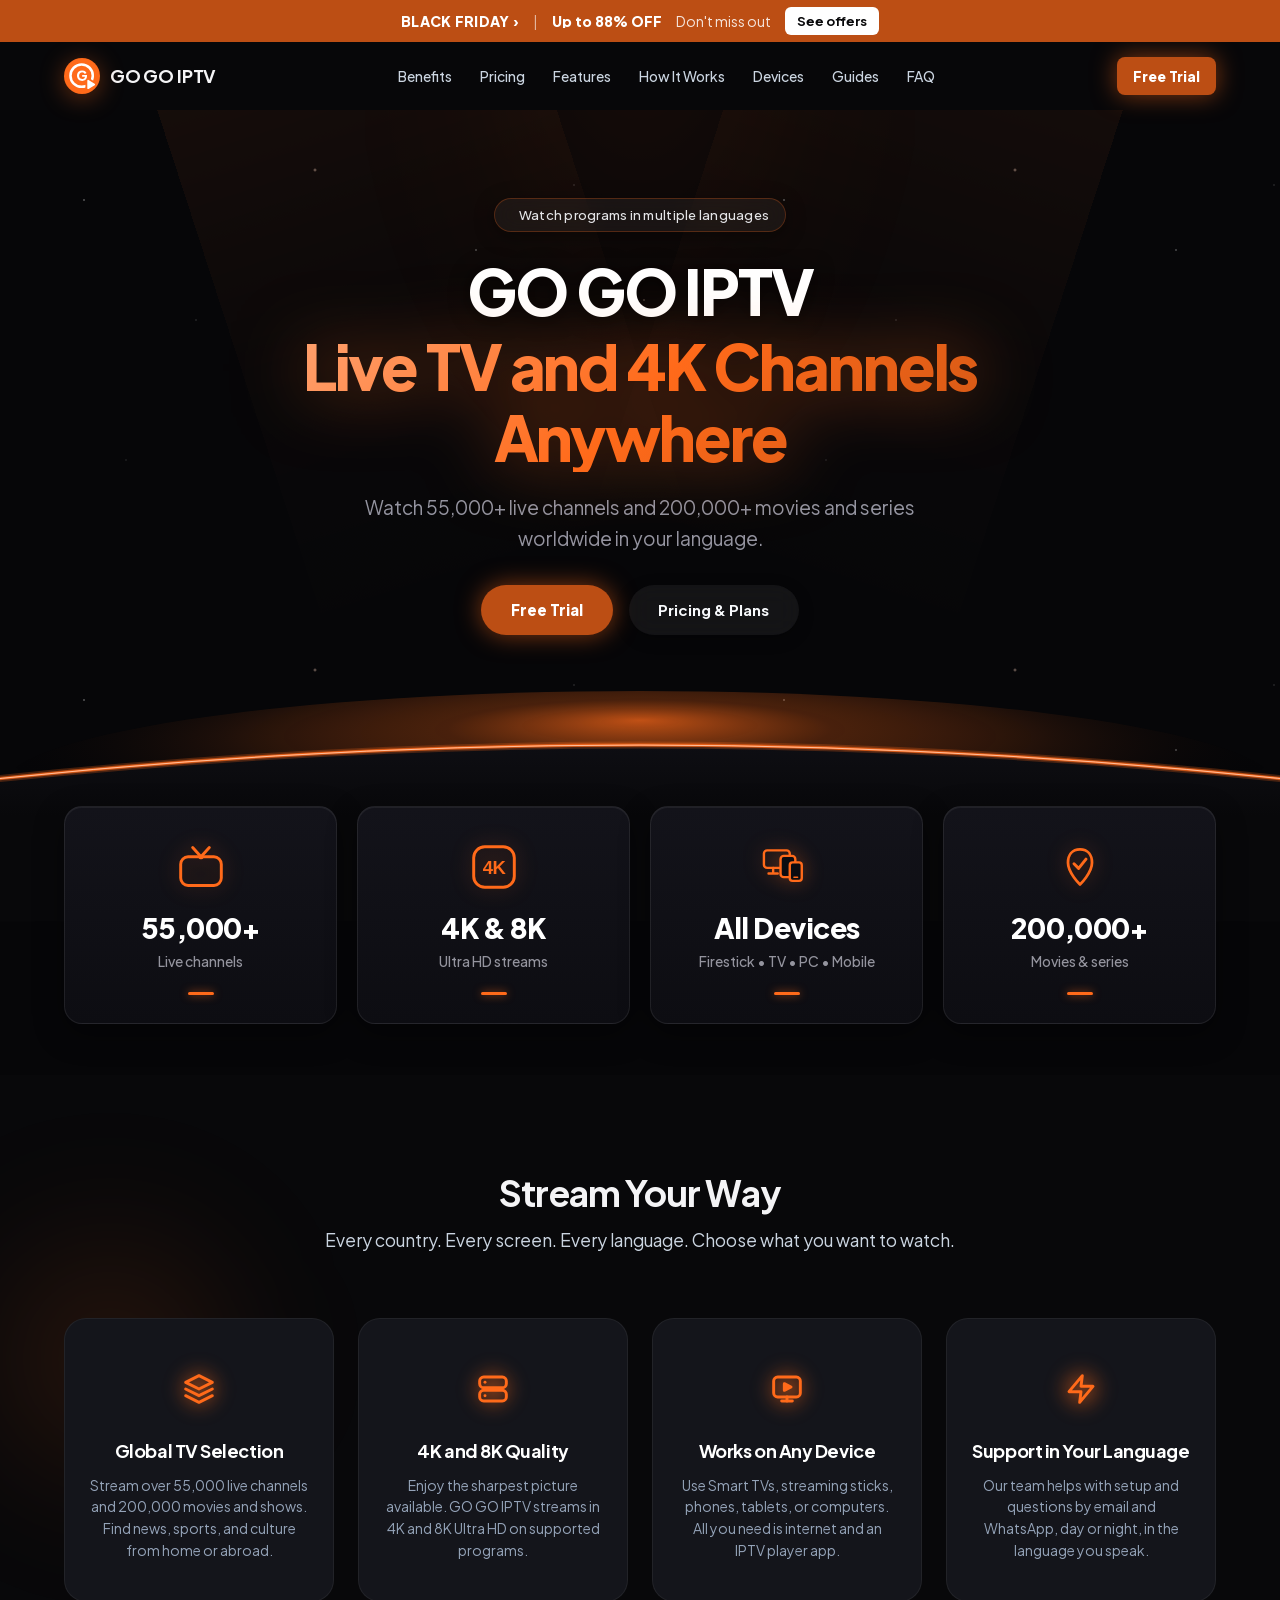
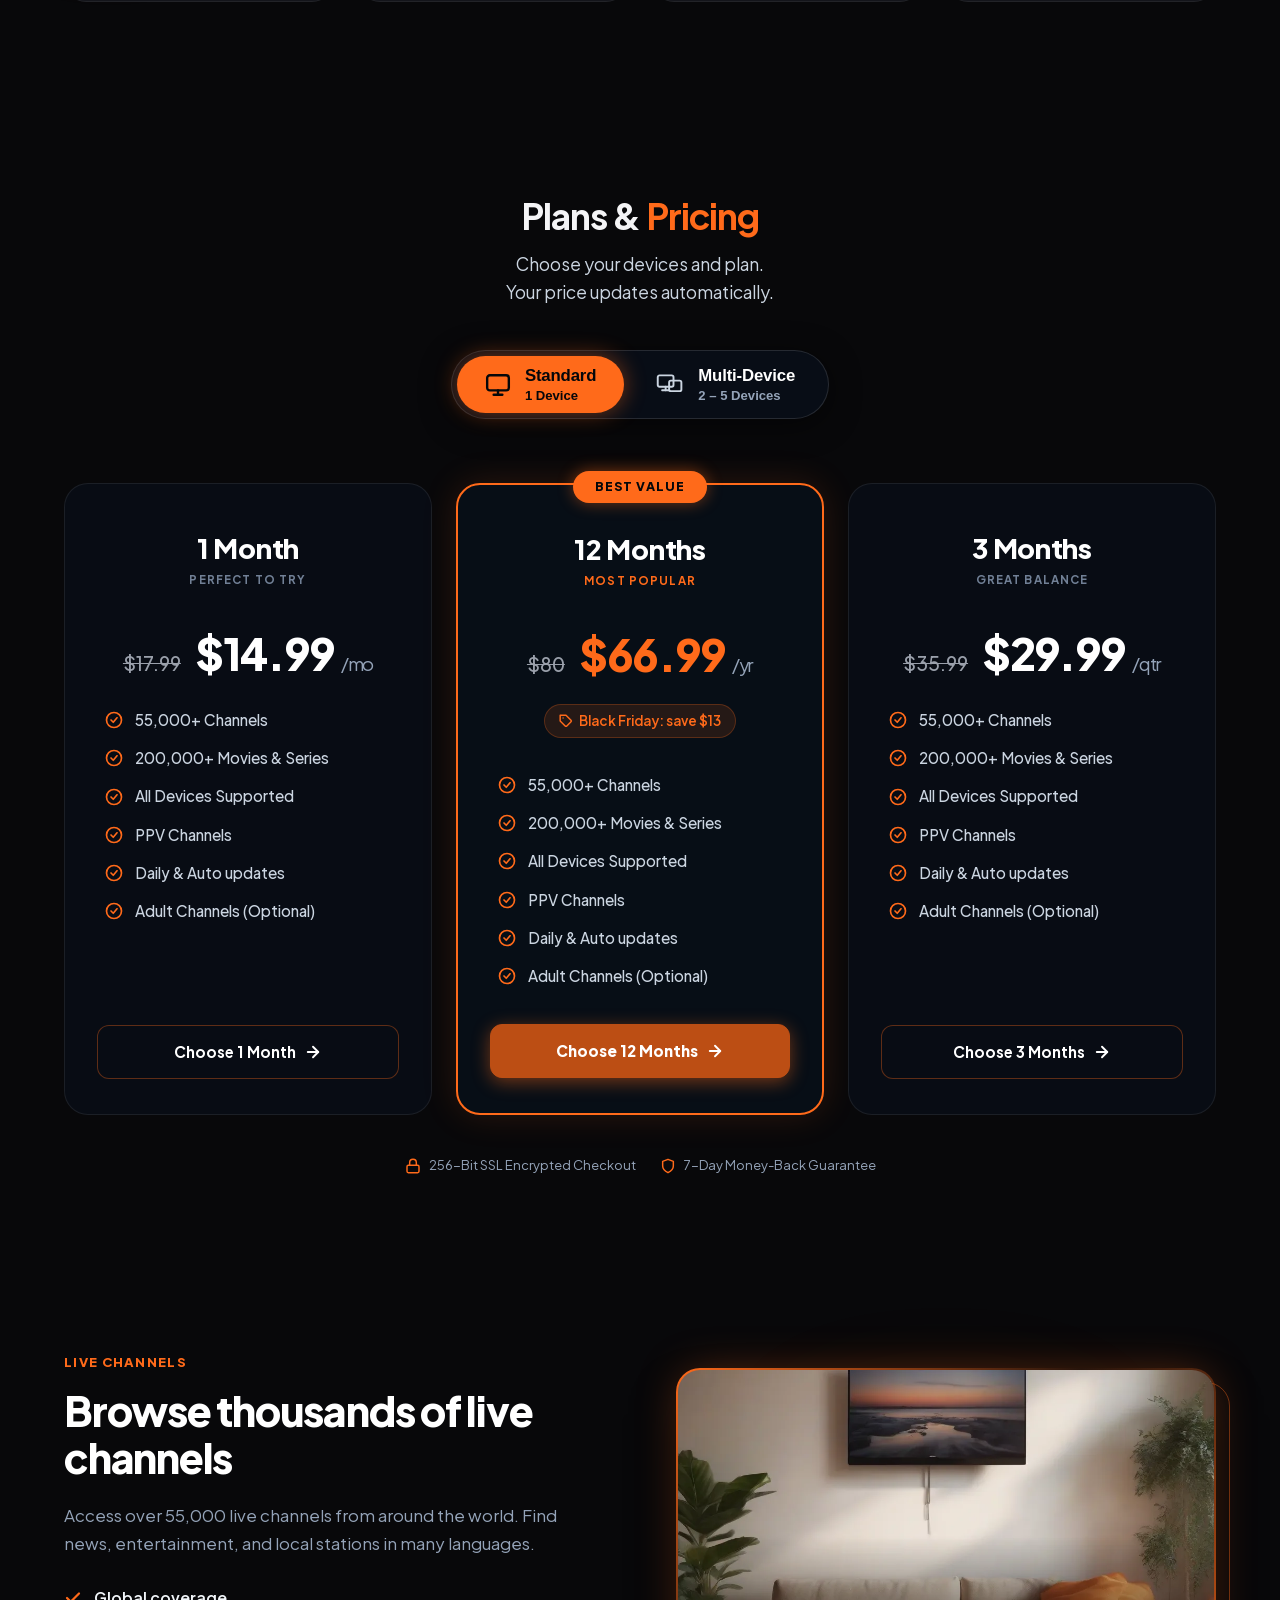
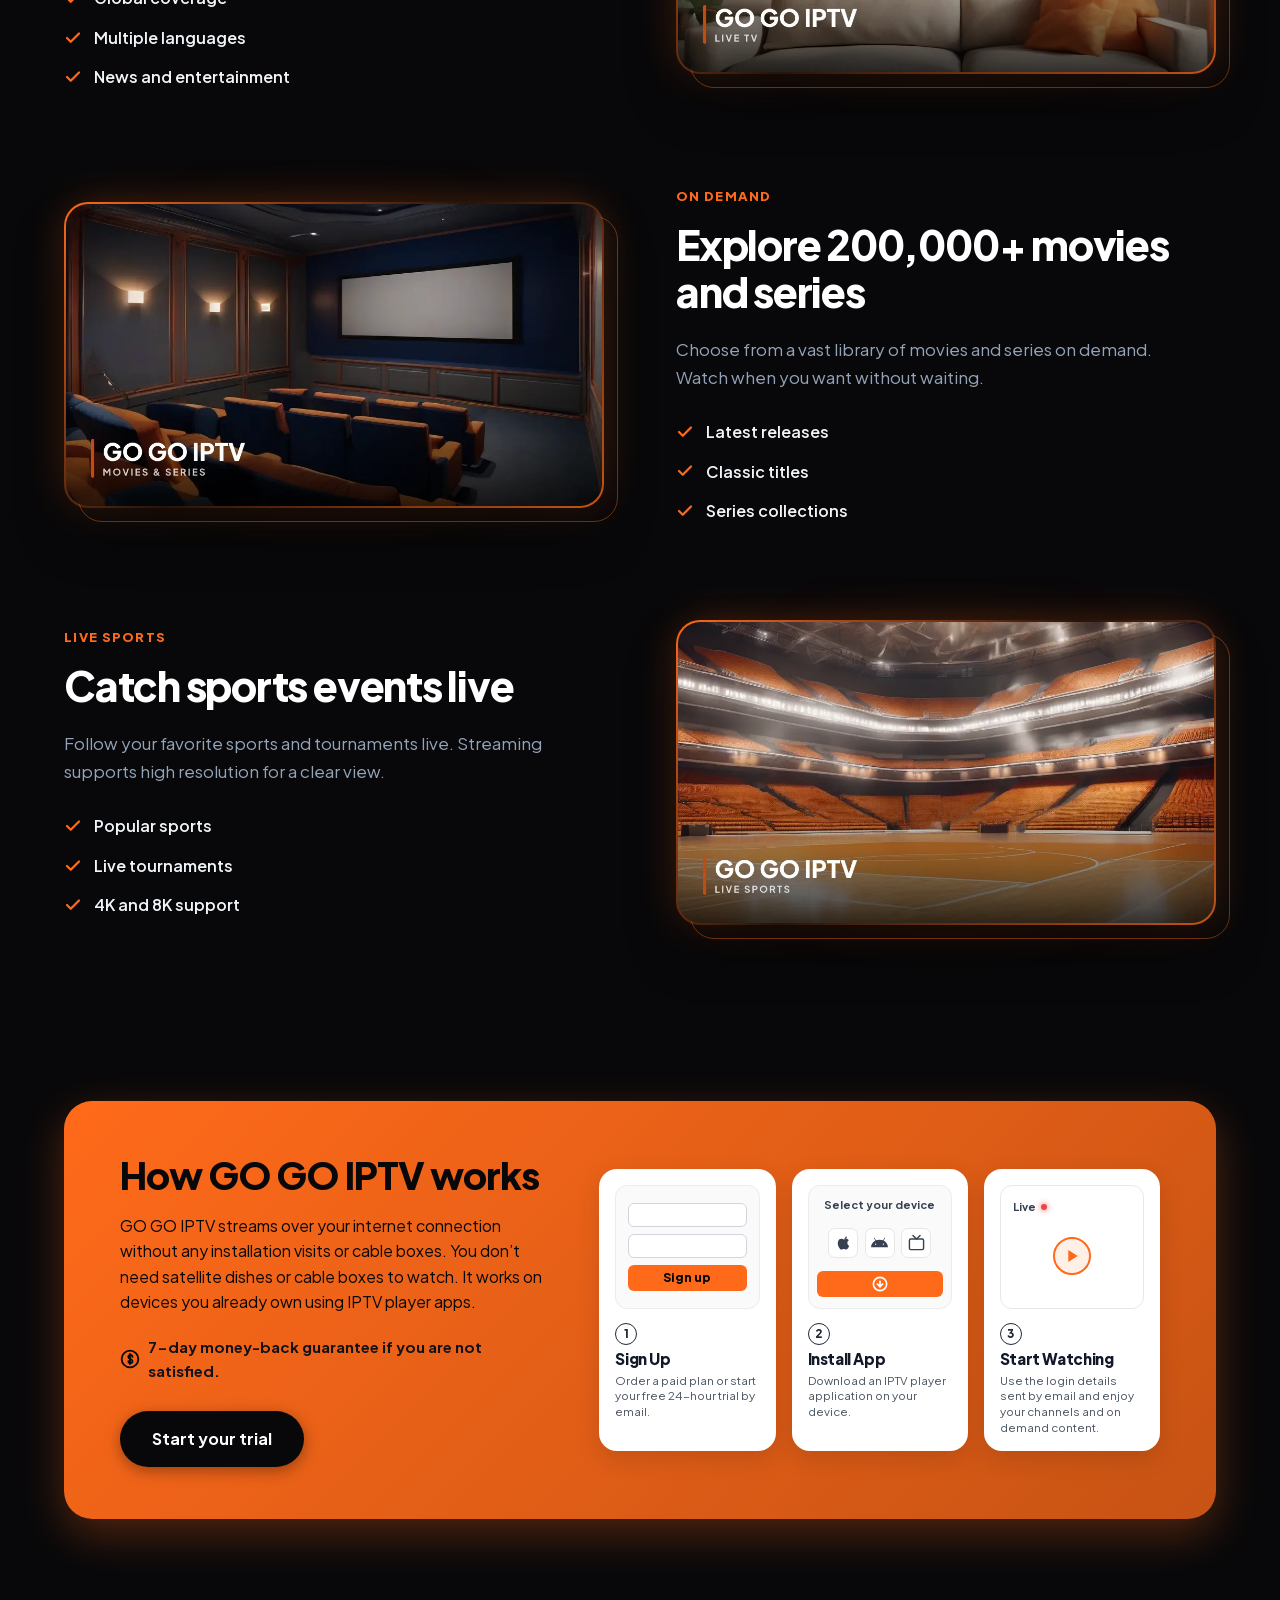
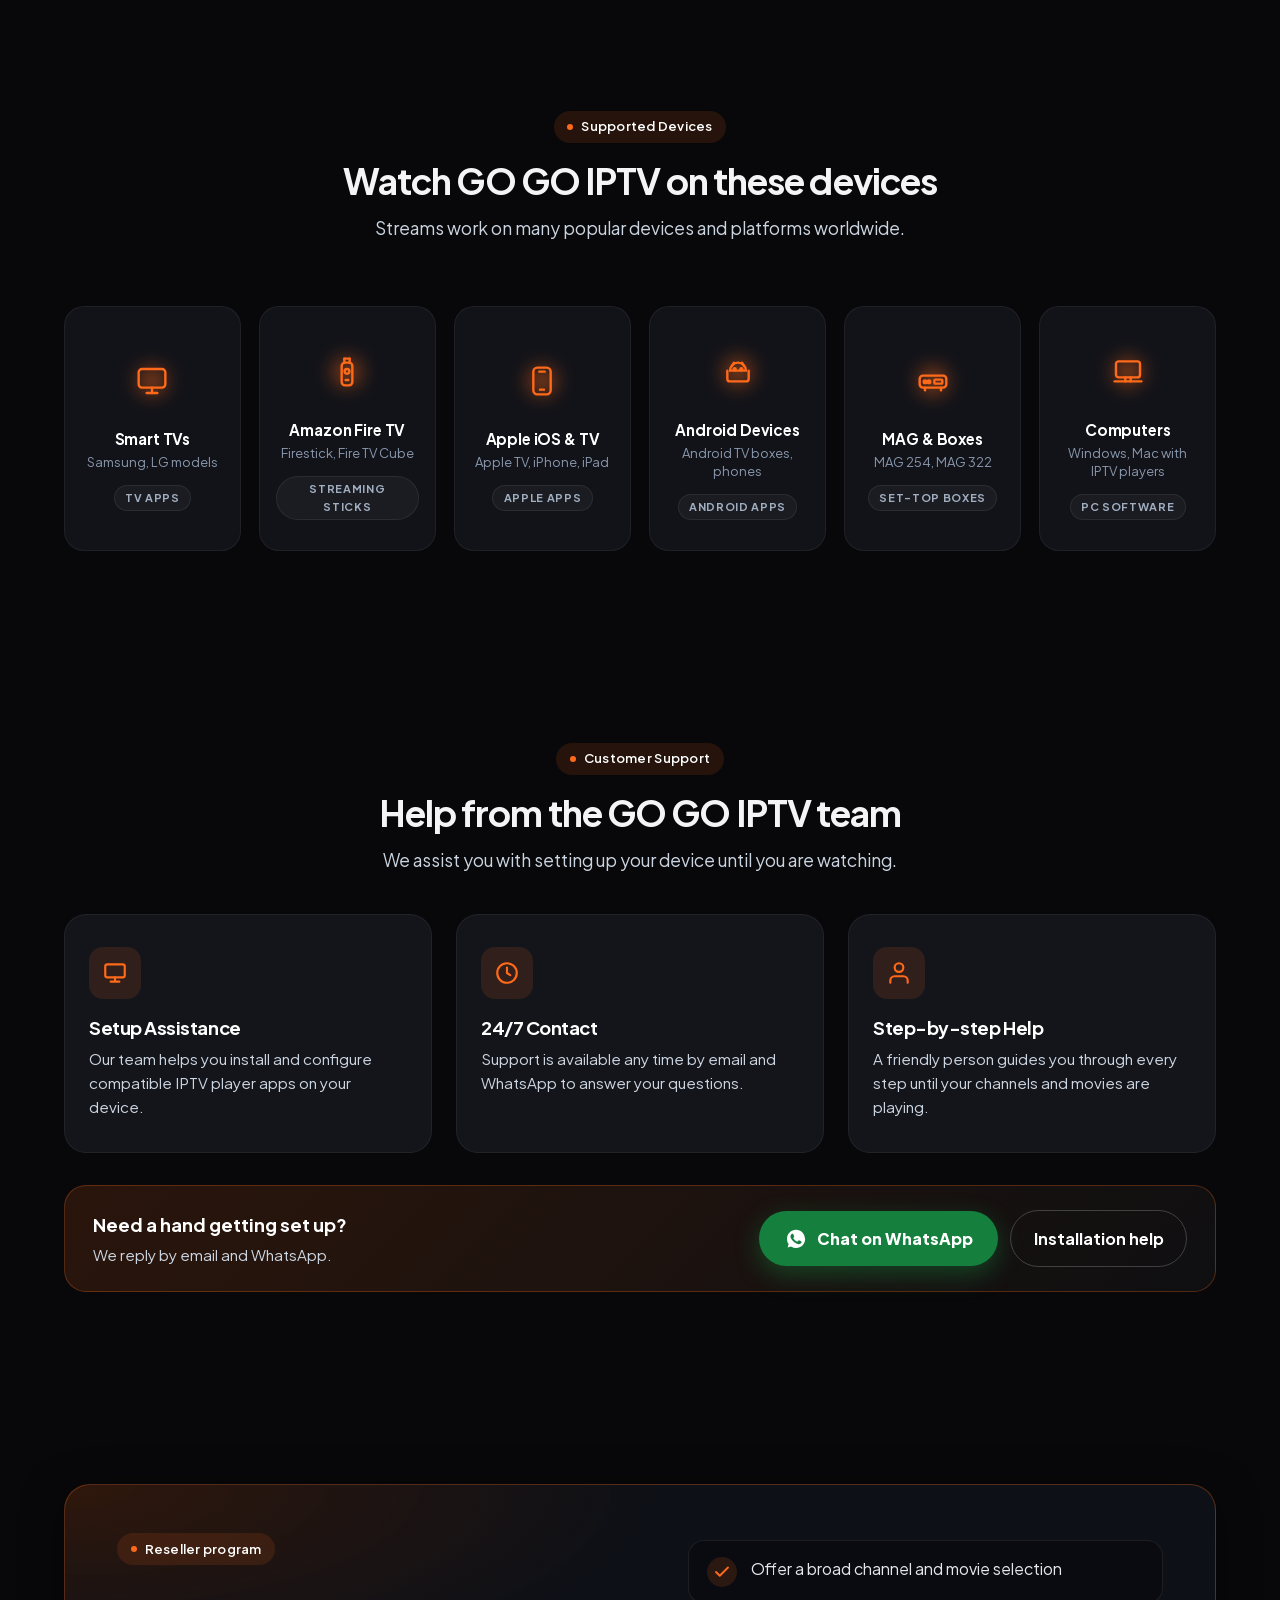
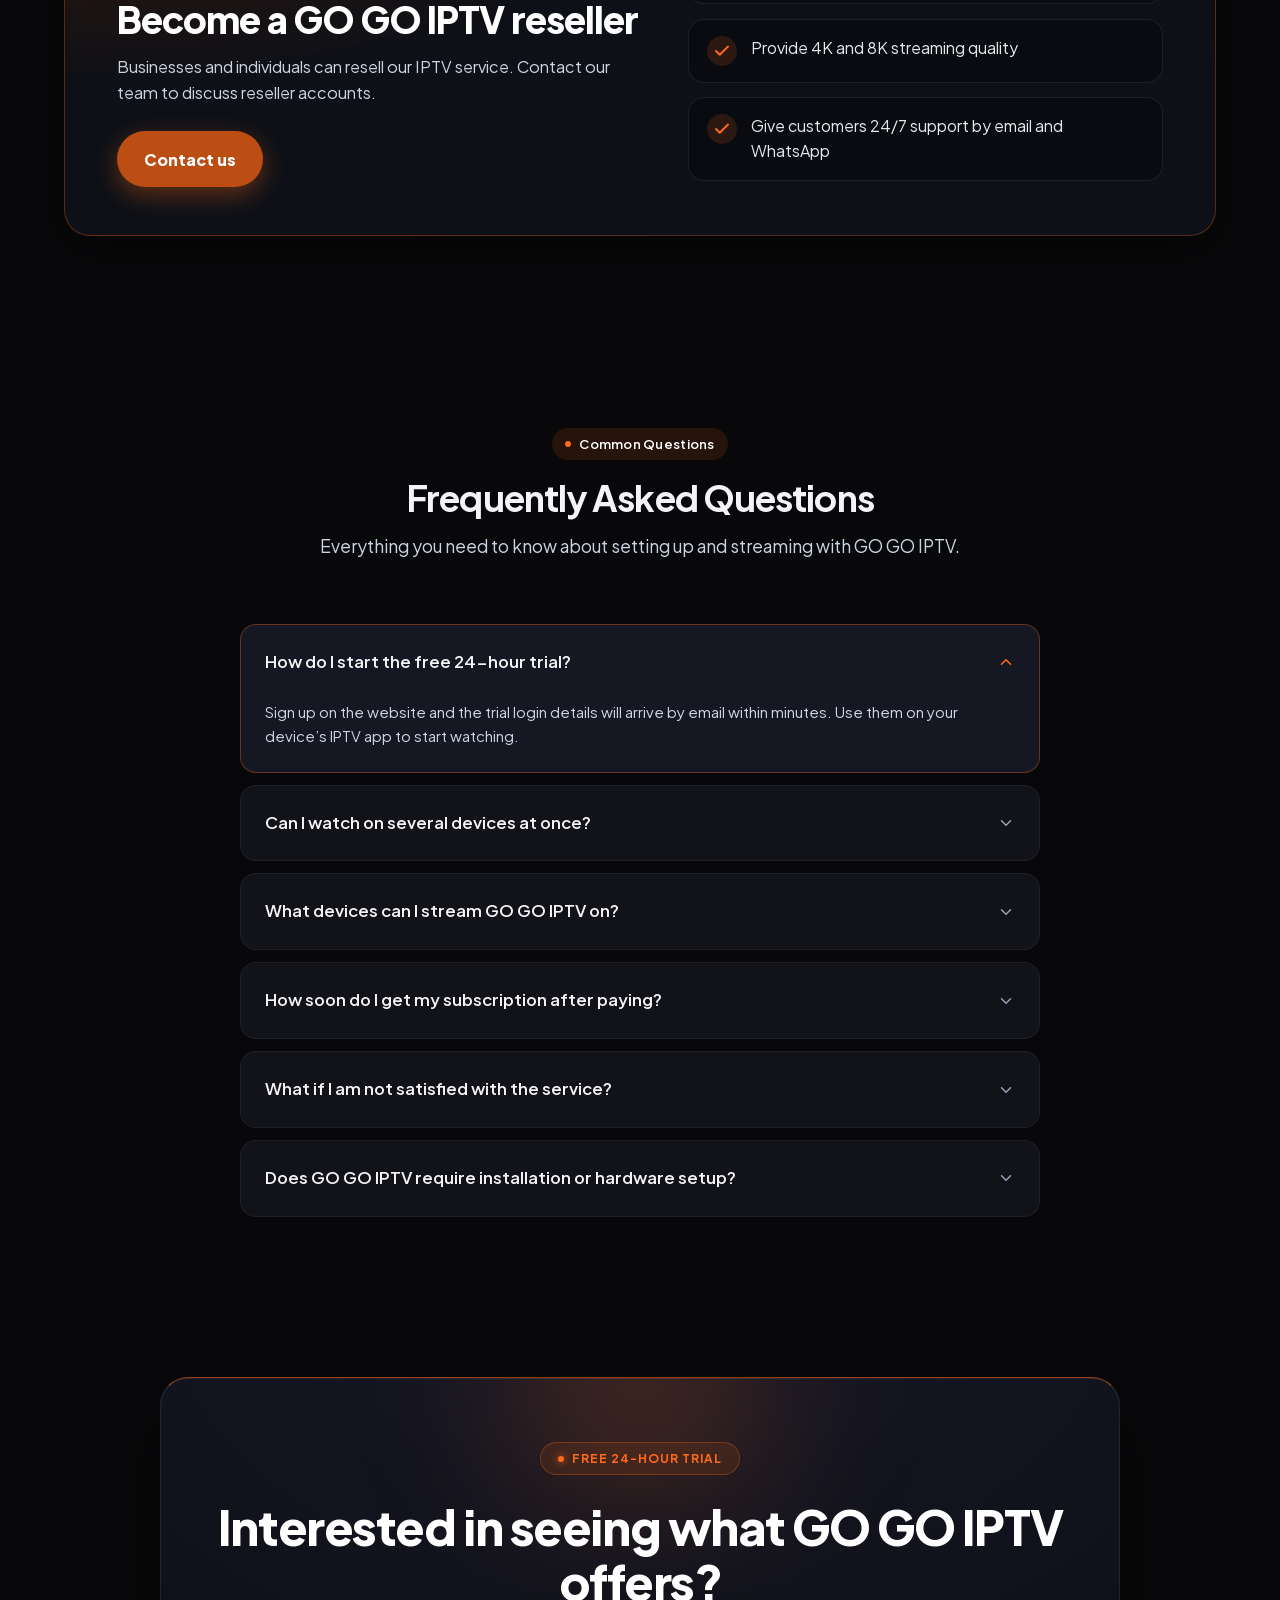
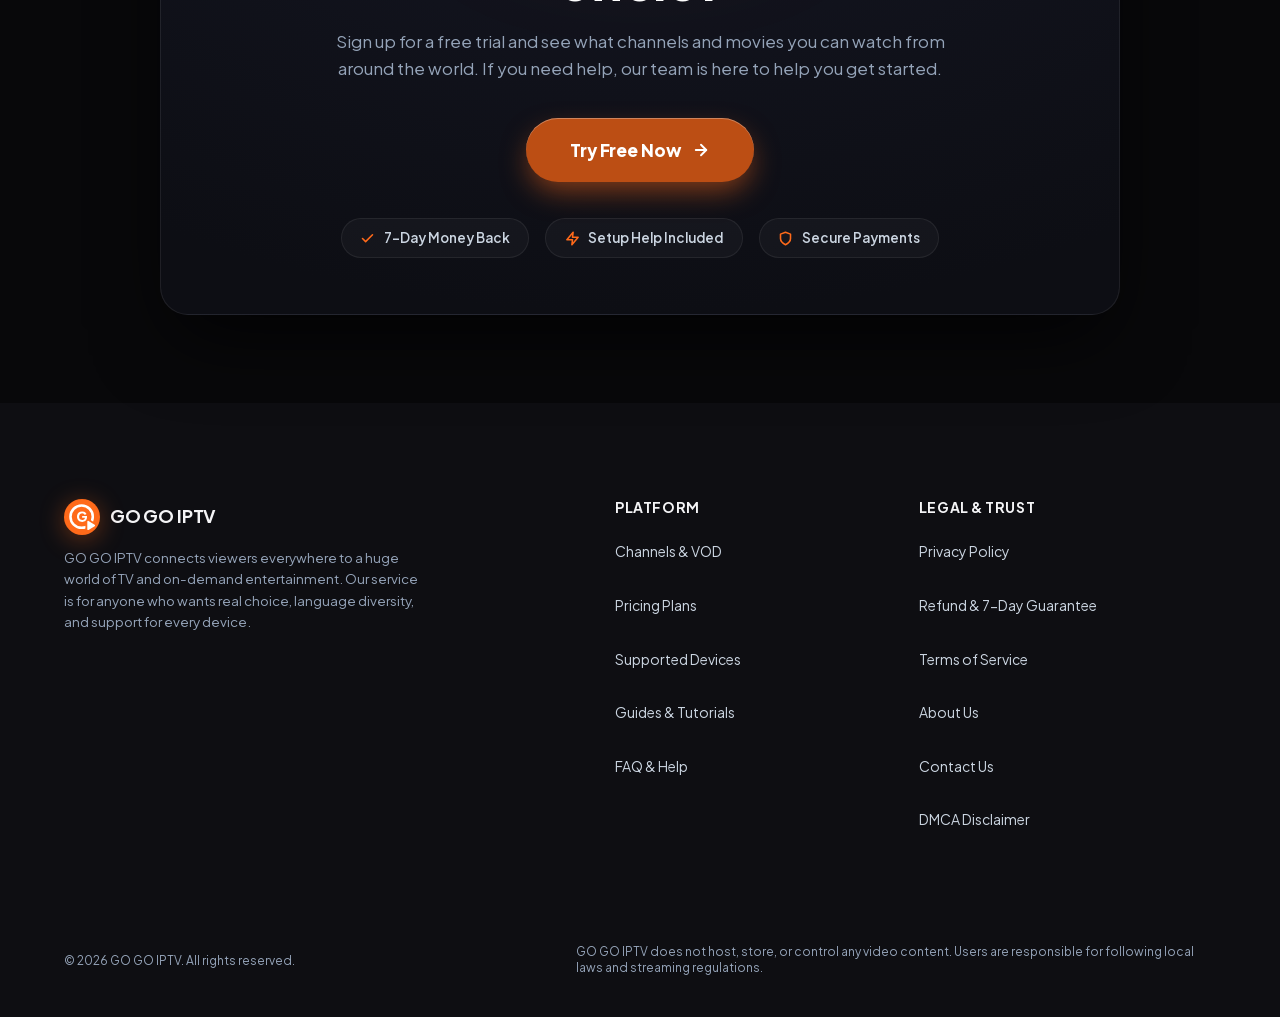
==== index.html @ 1a022a8a "Deploy IPTV site via TVKIX Site Manager [2026-11-10T13:35:42.887Z]" ====
<!DOCTYPE html>
<html lang="en" style="background-color:#08080a;color:#f4f4f6;">
<head>
  <meta charset="UTF-8">
  <meta name="viewport" content="width=device-width, initial-scale=1.0">
  
  <!-- Primary SEO Meta Tags -->
  <title>GO GO IPTV | 55,000+ Channels, Multilingual, 4K &amp; 8K Streams</title>
  <meta name="description" content="Watch 55,000+ channels and 200,000+ movies worldwide in 4K/8K. Free 24-hour trial and support in every language. Explore your options today.">
  <meta name="robots" content="index, follow, max-snippet:-1, max-image-preview:large, max-video-preview:-1">
  <meta name="format-detection" content="telephone=no">
  <link rel="canonical" href="https://iptvgogo.org/">
  <link rel="preload" href="/assets/fonts/plus-jakarta-sans.woff2" as="font" type="font/woff2" crossorigin>
  <meta name="theme-color" content="#08080a">

  <!-- Site favicon: real image files, which Google Search reads -->
  <link rel="icon" href="favicon.ico" sizes="any">
  <link rel="icon" type="image/png" sizes="48x48" href="/assets/favicon-48x48.png">
  <link rel="icon" type="image/svg+xml" href="/assets/favicon.svg">
  <link rel="apple-touch-icon" sizes="180x180" href="/assets/apple-touch-icon.png">
  <link rel="manifest" href="site.webmanifest">

  <!-- Open Graph / Facebook -->
  <meta property="og:type" content="website">
  <meta property="og:url" content="https://iptvgogo.org/">
  <meta property="og:title" content="GO GO IPTV | 55,000+ Channels, Multilingual, 4K & 8K Streams">
  <meta property="og:description" content="Watch 55,000+ channels and 200,000+ movies worldwide in 4K/8K. Free 24-hour trial and support in every language. Explore your options today.">
  <meta property="og:site_name" content="GO GO IPTV">
  <meta property="og:image" content="https://iptvgogo.org/images/share-go-go-iptv-live-tv-1794317675023.jpg">
  <meta property="og:image:width" content="1200">
  <meta property="og:image:height" content="630">
  <meta property="og:image:alt" content="GO GO IPTV Ultra-Stable 4K IPTV Streaming Service">

  <!-- Twitter / X -->
  <meta name="twitter:card" content="summary_large_image">
  <meta name="twitter:title" content="GO GO IPTV | 55,000+ Channels, Multilingual, 4K & 8K Streams">
  <meta name="twitter:description" content="Watch 55,000+ channels and 200,000+ movies worldwide in 4K/8K. Free 24-hour trial and support in every language. Explore your options today.">
  <meta name="twitter:image" content="https://iptvgogo.org/images/share-go-go-iptv-live-tv-1794317675023.jpg">

  <!-- Self-Hosted Critical Variable Font loaded via @font-face with font-display: swap -->

  <!-- Main Stylesheet -->
  <style>
@font-face{font-family:"Plus Jakarta Sans";font-style:normal;font-weight:400 800;font-display:swap;src:url("/assets/fonts/plus-jakarta-sans.woff2") format("woff2");unicode-range:U+0000-00FF,U+0131,U+0152-0153,U+02BB-02BC,U+02C6,U+02DA,U+02DC,U+0304,U+0308,U+0329,U+2000-206F,U+20AC,U+2122,U+2191,U+2193,U+2212,U+2215,U+FEFF,U+FFFD}:root{--bg-page:#08080a;--bg-surface:#0e0e12;--bg-card:#131318;--bg-card-hover:#181820;--bg-subtle:#1c1c24;--border-subtle:transparent;--border-medium:transparent;--border-accent:transparent;--border-highlight:transparent;--accent:#c75314;--accent-hover:#c75314;--accent-light:rgba(199, 83, 20,0.12);--accent-text:#ffd5bf;--status-green:#22c55e;--status-green-bg:rgba(34,197,94,0.12);--text-primary:#f4f4f6;--text-secondary:#cbd5e1;--text-muted:#94a3b8;--text-inverse:#08080a;--font-family:"Plus Jakarta Sans",-apple-system,BlinkMacSystemFont,"Segoe UI",Roboto,Oxygen,Ubuntu,Cantarell,"Helvetica Neue",sans-serif;--line-height-base:1.6;--line-height-heading:1.2;--space-xs:0.5rem;--space-sm:0.75rem;--space-md:1rem;--space-lg:1.5rem;--space-xl:2.5rem;--space-2xl:4rem;--space-3xl:6rem;--max-width:1200px;--radius-sm:4px;--radius-md:8px;--radius-lg:12px;--radius-full:9999px;--transition-fast:0.15s ease;--transition-normal:0.25s ease}*,*::before,*::after{box-sizing:border-box;margin:0;padding:0}html{font-family:var(--font-family);font-size:16px;line-height:var(--line-height-base);color:var(--text-secondary);background-color:var(--bg-page);scroll-behavior:smooth;-webkit-text-size-adjust:100%;text-rendering:optimizeLegibility}body{min-height:100vh;display:flex;flex-direction:column;background-color:var(--bg-page);color:var(--text-secondary);overflow-x:hidden}h1,h2,h3,h4,h5,h6{color:var(--text-primary);font-weight:700;line-height:var(--line-height-heading);letter-spacing:-0.025em}h1{font-size:clamp(2rem,5vw,3.25rem);font-weight:800;margin-bottom:var(--space-md)}h2{font-size:clamp(1.75rem,3.5vw,2.25rem);margin-bottom:var(--space-sm)}h3{font-size:1.25rem;margin-bottom:var(--space-xs)}p{margin-bottom:var(--space-md)}p:last-child{margin-bottom:0}a{color:inherit;text-decoration:none;transition:color var(--transition-fast)}a:hover{color:var(--text-primary)}ul,ol{list-style:none}:focus-visible{outline:2px solid var(--accent);outline-offset:3px}.container{width:100%;max-width:var(--max-width);margin-inline:auto;padding-inline:var(--space-md)}@media (min-width:768px){.container{padding-inline:var(--space-lg)}}.section{padding-block:var(--space-2xl);border-bottom:none;scroll-margin-top:90px}@media (min-width:768px){.section{padding-block:var(--space-3xl)}}.section-header{text-align:center;max-width:680px;margin-inline:auto;margin-bottom:var(--space-2xl)}.section-header p{color:var(--text-secondary);font-size:1.1rem}.pill-badge{display:inline-flex;align-items:center;gap:0.5rem;padding:0.35rem 0.85rem;font-size:0.8125rem;font-weight:600;letter-spacing:0.02em;color:var(--accent-text);background-color:var(--accent-light);border:none;border-radius:var(--radius-full);margin-bottom:var(--space-md)}.pill-badge .dot{width:6px;height:6px;border-radius:50%;background-color:var(--accent)}.status-pill{display:inline-flex;align-items:center;gap:0.375rem;font-size:0.75rem;font-weight:500;color:#86efac;background-color:var(--status-green-bg);padding:0.25rem 0.625rem;border-radius:var(--radius-full);border:none}.status-pill .indicator{width:6px;height:6px;border-radius:50%;background-color:var(--status-green)}@media (max-width:640px){.header-actions .status-pill{display:none}}.btn{display:inline-flex;align-items:center;justify-content:center;gap:0.5rem;padding:0.75rem 1.5rem;font-size:0.9375rem;font-weight:600;border-radius:var(--radius-md);border:none;cursor:pointer;white-space:nowrap;transition:background-color var(--transition-fast),transform var(--transition-fast);text-decoration:none}.btn:active{transform:translateY(1px)}.btn-primary{background:linear-gradient(135deg,#c75314 0%,#c75314 100%);color:#ffffff !important;font-weight:700;border:none}.btn-primary:hover{background-color:var(--accent-hover);color:#ffffff}.btn-secondary{background-color:var(--bg-card);color:var(--text-primary);border:none}.btn-secondary:hover{background-color:var(--bg-subtle);color:#ffffff}.btn-block{width:100%}.btn-sm{padding:0.5rem 1rem;font-size:0.875rem}.btn-group{display:flex;flex-direction:column;gap:0.75rem;width:100%}@media (min-width:480px){.btn-group{flex-direction:row;justify-content:center;width:auto}}.site-header{position:sticky;top:0;z-index:100;background-color:rgba(8,8,10,0.95);border-bottom:none;backdrop-filter:blur(8px);-webkit-backdrop-filter:blur(8px)}.header-container{display:flex;align-items:center;justify-content:space-between;height:68px}.brand-logo{display:flex;align-items:center;gap:0.625rem;font-size:1.125rem;font-weight:700;color:var(--text-primary);letter-spacing:-0.01em}.logo-icon{display:inline-flex;align-items:center;justify-content:center;width:32px;height:32px;background-color:var(--accent);color:#ffffff;border-radius:var(--radius-sm);font-weight:900;font-size:1rem}.brand-accent{color:var(--accent-ink, var(--accent))}.nav-menu{display:none}@media (min-width:900px){.nav-menu{display:flex;align-items:center;gap:1.75rem}}.nav-link{font-size:0.875rem;font-weight:500;color:var(--text-secondary)}.nav-link:hover{color:var(--text-primary)}.header-actions{display:flex;align-items:center;gap:0.875rem}.menu-toggle{display:flex;flex-direction:column;justify-content:center;gap:5px;width:38px;height:38px;padding:8px;background-color:var(--bg-card);border:none;border-radius:var(--radius-sm);cursor:pointer;color:var(--text-primary)}@media (min-width:900px){.menu-toggle{display:none}}.menu-bar{display:block;width:100%;height:2px;background-color:var(--text-primary);transition:transform var(--transition-fast),opacity var(--transition-fast)}.menu-toggle[aria-expanded="true"] .menu-bar:nth-child(1){transform:translateY(7px) rotate(45deg)}.menu-toggle[aria-expanded="true"] .menu-bar:nth-child(2){opacity:0}.menu-toggle[aria-expanded="true"] .menu-bar:nth-child(3){transform:translateY(-7px) rotate(-45deg)}.mobile-nav{display:none;position:fixed;top:68px;left:0;right:0;bottom:0;background-color:#08080a;border-bottom:none;padding:var(--space-xl) var(--space-lg);flex-direction:column;gap:var(--space-md);z-index:999;overflow-y:auto}.mobile-nav.is-open{display:flex}@media (min-width:900px){.mobile-nav{display:none !important}}.mobile-nav-link{font-size:1.125rem;font-weight:600;color:var(--text-primary);padding-block:0.5rem;border-bottom:none}.hero-section{position:relative;background-color:#060608;padding-top:clamp(3.5rem,7vw,5.5rem);padding-bottom:clamp(2rem,4vw,3.5rem);text-align:center;overflow:hidden}.hero-cosmic-backdrop{position:absolute;inset:0;pointer-events:none;overflow:hidden;z-index:1;contain:strict}.light-ray{position:absolute;top:-120px;width:380px;height:600px;opacity:0.16;transform-origin:top center;pointer-events:none;will-change:transform}.light-ray-left{left:10%;background:linear-gradient(180deg,rgba(255, 106, 26,0.5) 0%,rgba(255, 106, 26,0.08) 60%,transparent 100%);transform:rotate(-18deg)}.light-ray-right{right:10%;background:linear-gradient(180deg,rgba(255, 106, 26,0.45) 0%,rgba(255, 106, 26,0.08) 60%,transparent 100%);transform:rotate(18deg)}.light-ray-center{left:50%;transform:translateX(-50%);width:550px;height:480px;background:radial-gradient(ellipse at top,rgba(255, 106, 26,0.2) 0%,rgba(255, 106, 26,0.05) 50%,transparent 80%);opacity:0.35}.cosmic-stars{position:absolute;inset:0;background-image:radial-gradient(1.5px 1.5px at 12% 18%,rgba(255,255,255,0.65),transparent),radial-gradient(1px 1px at 28% 42%,rgba(255,255,255,0.45),transparent),radial-gradient(2px 2px at 45% 12%,rgba(255, 213, 191,0.75),transparent),radial-gradient(1.5px 1.5px at 68% 28%,rgba(255,255,255,0.55),transparent),radial-gradient(1px 1px at 82% 15%,rgba(255,255,255,0.45),transparent),radial-gradient(1.5px 1.5px at 92% 38%,rgba(255, 213, 191,0.65),transparent),radial-gradient(1px 1px at 18% 70%,rgba(255,255,255,0.35),transparent),radial-gradient(1.5px 1.5px at 84% 68%,rgba(255,255,255,0.4),transparent);background-repeat:repeat;background-size:700px 500px;opacity:0.7}.hero-container{position:relative;z-index:3}.hero-content{max-width:860px;margin-inline:auto;display:flex;flex-direction:column;align-items:center}.hero-badge-pill{display:inline-flex;align-items:center;gap:0.5rem;padding:0.35rem 1rem;background:rgba(255,255,255,0.05);border:none;border-radius:var(--radius-full);font-size:0.8125rem;font-weight:500;letter-spacing:0.02em;color:#e4e4e7;margin-bottom:1.5rem;backdrop-filter:blur(12px);-webkit-backdrop-filter:blur(12px);box-shadow:0 4px 20px rgba(0,0,0,0.4);transition:background-color var(--transition-fast),transform var(--transition-fast)}.hero-badge-pill:hover{background:rgba(255,255,255,0.08);transform:translateY(-1px)}.badge-spark{color:#c75314;font-size:0.875rem;text-shadow:0 0 10px rgba(199, 83, 20,0.9),0 0 20px rgba(199, 83, 20,0.5);line-height:1}.hero-title{display:flex;flex-direction:column;align-items:center;gap:0.25rem;font-size:clamp(2.1rem,5.2vw,3.85rem);font-weight:800;line-height:1.15;letter-spacing:-0.035em;margin-bottom:1.25rem}.title-top{color:#ffffff;text-shadow:0 2px 20px rgba(0,0,0,0.8)}.title-bottom{color:var(--accent-ink, #ff6a1a);background:linear-gradient(135deg,#ff6a1a 0%,#ff6a1a 50%,#c75314 100%);-webkit-background-clip:text;-webkit-text-fill-color:transparent;background-clip:text;filter:drop-shadow(0 0 35px rgba(199, 83, 20,0.45))}.hero-description{font-size:clamp(1rem,2vw,1.1875rem);color:#9494a0;line-height:1.6;max-width:640px;margin-inline:auto;margin-bottom:2rem}.hero-btn-group{display:flex;flex-direction:row;align-items:center;justify-content:center;gap:1rem;flex-wrap:wrap;margin-bottom:2.5rem}.btn-pill{display:inline-flex;align-items:center;justify-content:center;gap:0.5rem;padding:0.8rem 1.85rem;font-size:0.9375rem;font-weight:600;border-radius:var(--radius-full);border:none;cursor:pointer;white-space:nowrap}.btn-pill,.btn-pill span,.btn-pill:link,.btn-pill:visited{text-decoration:none}.btn-pill-primary,.btn-pill-primary:link,.btn-pill-primary:visited{background:var(--accent);color:#ffffff !important;font-weight:800 !important;border:none;box-shadow:0 0 25px rgba(199, 83, 20,0.45),0 4px 14px rgba(0,0,0,0.4)}.btn-pill-primary:hover{transform:translateY(-2px) scale(1.02);box-shadow:0 0 35px rgba(199, 83, 20,0.7),0 6px 22px rgba(0,0,0,0.5);color:#ffffff !important}.btn-pill-primary span{background:none;box-shadow:none;color:#ffffff !important}.btn-pill-glass{background-color:rgba(255,255,255,0.06);color:#f8fafc !important;border:none;backdrop-filter:blur(12px);-webkit-backdrop-filter:blur(12px);box-shadow:0 4px 15px rgba(0,0,0,0.3)}.btn-pill-glass span{color:#f8fafc !important}.btn-pill-glass:hover{background-color:rgba(255,255,255,0.12);color:#ffffff !important;transform:translateY(-2px);box-shadow:0 6px 20px rgba(0,0,0,0.4)}.hero-horizon{position:relative;width:100%;margin-top:1rem;margin-bottom:-15px;overflow:visible;pointer-events:none;z-index:2;display:flex;justify-content:center}.horizon-svg{width:100%;height:clamp(140px,18vw,240px);display:block;overflow:visible}.hero-metrics-container{position:relative;z-index:3;margin-top:-115px}@media (max-width:640px){.hero-metrics-container{margin-top:-50px}.hero-btn-group{flex-direction:column;width:100%;max-width:320px;margin-inline:auto}.btn-pill{width:100%}.horizon-svg{height:120px}}.metrics-grid{display:grid;grid-template-columns:repeat(2,1fr);gap:1rem;margin-top:0}@media (min-width:860px){.metrics-grid{grid-template-columns:repeat(4,1fr);gap:1.25rem}}.metric-card{position:relative;background-color:#0c0c11;background:linear-gradient(180deg,#13131a 0%,#0d0d12 100%);border:1px solid rgba(255,255,255,0.08);border-radius:18px;padding:2.25rem 1rem 1.75rem 1rem;display:flex;flex-direction:column;align-items:center;justify-content:center;text-align:center;box-shadow:0 10px 30px rgba(0,0,0,0.4),inset 0 1px 0 rgba(255,255,255,0.06);transition:transform var(--transition-normal),box-shadow var(--transition-normal),border-color var(--transition-normal),background-color var(--transition-normal)}.metric-card:hover{transform:translateY(-3px);background-color:#101016;border-color:rgba(255, 106, 26,0.4);box-shadow:0 14px 40px rgba(0,0,0,0.55),0 0 25px rgba(199, 83, 20,0.15)}.metric-icon-wrap{display:flex;align-items:center;justify-content:center;width:56px;height:48px;max-width:56px;max-height:48px;background:transparent;border:none;margin-inline:auto;margin-bottom:1.25rem;overflow:visible;flex-shrink:0}.metric-icon-art{width:56px !important;height:48px !important;max-width:56px !important;max-height:48px !important;display:block;flex-shrink:0;filter:drop-shadow(0 0 10px rgba(255, 106, 26,0.22));transition:transform var(--transition-fast),filter var(--transition-fast)}.metric-card:hover .metric-icon-art{transform:scale(1.06);filter:drop-shadow(0 0 16px rgba(255, 106, 26,0.5))}.metric-val{font-size:clamp(1.35rem,2.2vw,1.85rem);font-weight:800;color:#ffffff;letter-spacing:-0.02em;line-height:1.2}.metric-val .accent-mark{color:var(--accent-ink, #ff6a1a);margin-left:2px}.metric-label{font-size:clamp(0.78rem,1.15vw,0.875rem);color:#94949e;margin-top:0.45rem;line-height:1.4;font-weight:500}.metric-dash{display:block;width:26px;height:3px;border-radius:var(--radius-full);background-color:#ff6a1a;margin-top:1.25rem;box-shadow:0 0 8px rgba(255, 106, 26,0.5)}@media (max-width:640px){.metrics-grid{gap:0.65rem}.metric-card{padding:1.5rem 0.6rem 1.25rem 0.6rem;border-radius:14px}.metric-icon-wrap{height:44px;margin-bottom:0.85rem}.metric-icon-art{width:44px;height:38px}.metric-val{font-size:1.15rem}.metric-label{font-size:0.72rem}.metric-dash{margin-top:0.85rem;width:20px}}.hero-categories-section{position:relative;background-color:#060608;padding-bottom:2rem}.hero-categories-container{position:relative;z-index:3;margin-top:1.5rem;margin-bottom:1rem}.category-cards-grid{display:grid;grid-template-columns:repeat(3,1fr);gap:0.65rem}@media (min-width:860px){.category-cards-grid{grid-template-columns:repeat(6,1fr);gap:1rem}}.category-card{position:relative;display:flex;flex-direction:column;border-radius:14px;overflow:hidden;background-color:#0c0c11;border:1px solid rgba(255,255,255,0.08);text-decoration:none;cursor:pointer;box-shadow:0 6px 20px rgba(0,0,0,0.4);transition:transform var(--transition-normal),box-shadow var(--transition-normal),border-color var(--transition-normal)}.category-card:hover{transform:translateY(-4px) scale(1.02);border-color:rgba(255, 106, 26,0.45);box-shadow:0 12px 30px rgba(0,0,0,0.6),0 0 20px rgba(255, 106, 26,0.22)}.category-card-media{position:relative;width:100%;aspect-ratio:2 / 3;overflow:hidden;border-radius:14px;background-color:#08080a}.category-card-media img{width:100%;height:100%;object-fit:cover;display:block;transition:transform 0.45s cubic-bezier(0.16,1,0.3,1)}.category-card:hover .category-card-media img{transform:scale(1.07)}.category-card-overlay{position:absolute;inset:0;background:linear-gradient(180deg,transparent 40%,rgba(0,0,0,0.65) 75%,rgba(0,0,0,0.92) 100%);pointer-events:none}.category-card-label{position:absolute;bottom:0.55rem;left:0.25rem;right:0.25rem;text-align:center;font-size:0.78rem;font-weight:600;color:#ffffff;letter-spacing:-0.01em;text-shadow:0 1px 4px rgba(0,0,0,0.9);pointer-events:none;white-space:nowrap;overflow:hidden;text-overflow:ellipsis;padding-inline:4px;transition:color var(--transition-fast)}.category-card:hover .category-card-label{color:var(--accent-ink, #ff6a1a)}@media (max-width:640px){.hero-categories-container{margin-top:0.85rem;margin-bottom:0.5rem}.category-cards-grid{gap:0.45rem}.category-card{border-radius:10px}.category-card-media{border-radius:10px}.category-card-label{font-size:0.65rem;bottom:0.35rem}}.what-we-offer-section{position:relative;overflow:hidden}.what-we-offer-section::before{content:"";position:absolute;top:15%;left:-80px;width:380px;height:380px;background:radial-gradient(circle,rgba(255, 106, 26,0.14) 0%,rgba(255, 106, 26,0.03) 50%,transparent 70%);filter:blur(60px);pointer-events:none;z-index:0}.benefits-grid{position:relative;z-index:1;display:grid;grid-template-columns:1fr;gap:1.25rem}@media (min-width:640px){.benefits-grid{grid-template-columns:repeat(2,1fr)}}@media (min-width:1024px){.benefits-grid{grid-template-columns:repeat(4,1fr);gap:1.5rem}}.benefit-card{background-color:#14151b;border:1px solid rgba(255,255,255,0.06);border-radius:22px;padding:2.5rem 1.5rem;display:flex;flex-direction:column;align-items:center;text-align:center;height:100%;transition:transform 0.25s ease,border-color 0.25s ease,box-shadow 0.25s ease,background-color 0.25s ease}.benefit-card:hover{background-color:#181a22;border-color:rgba(255, 106, 26,0.35);transform:translateY(-4px);box-shadow:0 16px 36px -10px rgba(0,0,0,0.6),0 0 24px rgba(255, 106, 26,0.12)}.benefit-icon-wrapper{position:relative;width:60px;height:60px;display:flex;align-items:center;justify-content:center;color:var(--accent-ink, #ff6a1a);margin-bottom:1.25rem;flex-shrink:0}.benefit-icon-glow{position:absolute;top:50%;left:50%;transform:translate(-50%,-50%);width:48px;height:48px;border-radius:50%;background:radial-gradient(circle,rgba(255, 106, 26,0.55) 0%,rgba(255, 106, 26,0.18) 50%,transparent 75%);filter:blur(8px);pointer-events:none;z-index:0}.benefit-icon-wrapper svg{position:relative;z-index:1;width:32px;height:32px;color:var(--accent-ink, #ff6a1a)}.benefit-title{font-size:1.125rem;font-weight:700;color:#ffffff;margin-bottom:0.75rem;line-height:1.3}.benefit-desc{font-size:0.875rem;color:#94a3b8;line-height:1.55;margin:0;max-width:250px}.features-showcase-section{padding:5rem 0;position:relative;overflow:hidden}.features-showcase{display:flex;flex-direction:column;gap:6rem}.feature-split-row{display:grid;grid-template-columns:1fr;align-items:center;gap:2.5rem}@media (min-width:992px){.feature-split-row{grid-template-columns:1fr 1fr;gap:4.5rem}.feature-split-row-reverse .feature-split-content{order:2}.feature-split-row-reverse .feature-split-media{order:1}}.feature-split-content{display:flex;flex-direction:column;justify-content:center}.feature-badge-tag{display:inline-block;font-size:0.8125rem;font-weight:800;text-transform:uppercase;letter-spacing:0.1em;color:var(--accent-ink, #ff6a1a);margin-bottom:0.875rem}.feature-split-title{font-size:clamp(2rem,3.2vw,2.75rem);font-weight:800;line-height:1.15;letter-spacing:-0.03em;color:#ffffff;margin:0 0 1.25rem 0}.feature-split-desc{font-size:1.0625rem;line-height:1.65;color:#94a3b8;margin:0 0 1.75rem 0;max-width:520px}.feature-split-list{list-style:none;padding:0;margin:0;display:flex;flex-direction:column;gap:0.875rem}.feature-split-item{display:flex;align-items:center;gap:0.75rem;font-size:1rem;font-weight:600;color:#f1f5f9}.feature-check-icon{display:inline-flex;align-items:center;justify-content:center;color:var(--accent-ink, #ff6a1a);flex-shrink:0}.feature-check-icon svg{width:18px;height:18px}.feature-split-media{position:relative;display:flex;justify-content:center;align-items:center}.feature-media-wrapper{position:relative;width:100%;max-width:620px;display:flex;align-items:center;justify-content:center}.feature-media-ambient{position:absolute;top:50%;left:50%;transform:translate(-50%,-50%);width:80%;height:80%;background:radial-gradient(circle,rgba(255, 106, 26,0.16) 0%,rgba(255, 106, 26,0.03) 60%,transparent 80%);filter:blur(50px);pointer-events:none;z-index:0}.feature-mockup-img{position:relative;z-index:1;width:100%;max-width:100%;height:auto;display:block;object-fit:contain;filter:drop-shadow(0 20px 30px rgba(0,0,0,0.65));transition:transform 0.35s cubic-bezier(0.16,1,0.3,1),filter 0.35s ease}.feature-mockup-img:hover{transform:translateY(-6px) scale(1.02);filter:drop-shadow(0 28px 42px rgba(0,0,0,0.8)) drop-shadow(0 0 25px rgba(255, 106, 26,0.22))}@media (max-width:768px){.features-showcase-section{padding:3.5rem 0}.features-showcase{gap:4rem}.feature-split-title{font-size:1.75rem}.feature-split-desc{font-size:0.9375rem;margin-bottom:1.25rem}.feature-split-item{font-size:0.9375rem}}.journey-banner{background:linear-gradient(135deg,#ff6a1a 0%,#ff6a1a 50%,#ff6a1a 100%);border-radius:28px;padding:3.25rem 3.5rem;display:grid;grid-template-columns:1fr;gap:2.5rem;align-items:center;position:relative;overflow:hidden;box-shadow:0 15px 45px rgba(255, 106, 26,0.22)}@media (min-width:1024px){.journey-banner{grid-template-columns:1fr 1.3fr;gap:3rem}}.journey-cta-col{display:flex;flex-direction:column;align-items:flex-start}.journey-title{font-size:2.35rem;font-weight:800;color:#08080a;line-height:1.15;letter-spacing:-0.025em;margin-bottom:1rem}.journey-guarantee{display:inline-flex;align-items:center;gap:0.5rem;font-size:0.9375rem;font-weight:700;color:#12131a;margin-bottom:1.75rem}.journey-guarantee svg{flex-shrink:0;color:#08080a}.journey-btn{display:inline-flex;align-items:center;justify-content:center;background-color:#08080a;color:#ffffff;font-size:1rem;font-weight:700;padding:0.95rem 2rem;border-radius:100px;text-decoration:none;box-shadow:0 4px 15px rgba(0,0,0,0.35);transition:transform var(--transition-fast),background-color var(--transition-fast),box-shadow var(--transition-fast)}.journey-btn:hover{background-color:#1a1b24;transform:translateY(-2px);box-shadow:0 6px 20px rgba(0,0,0,0.45)}.journey-steps-grid{display:grid;grid-template-columns:1fr;gap:1.25rem}@media (min-width:640px){.journey-steps-grid{grid-template-columns:repeat(3,1fr);gap:1rem}}.journey-step-card{background-color:#ffffff;border-radius:18px;padding:1rem;display:flex;flex-direction:column;box-shadow:0 8px 24px rgba(0,0,0,0.12);transition:transform var(--transition-fast),box-shadow var(--transition-fast)}.journey-step-card:hover{transform:translateY(-4px);box-shadow:0 12px 28px rgba(0,0,0,0.18)}.journey-mockup{background-color:#fafafa;border:1.5px solid #ececee;border-radius:12px;height:124px;padding:0.75rem;margin-bottom:0.875rem;display:flex;flex-direction:column;justify-content:center;position:relative;overflow:hidden}.mockup-signup{gap:0.45rem}.mockup-input-box{height:24px;width:100%;border:1.5px solid #d1d5db;border-radius:6px;background-color:#ffffff}.mockup-submit-btn{height:26px;width:100%;background:var(--accent);color:#08080a;border-radius:6px;font-size:0.75rem;font-weight:800;display:flex;align-items:center;justify-content:center}.mockup-download{justify-content:space-between;padding:0.65rem 0.5rem}.mockup-subheading{font-size:0.6875rem;font-weight:700;color:#374151;text-align:center}.mockup-device-tiles{display:flex;align-items:center;justify-content:center;gap:0.4rem}.mockup-tile{width:30px;height:30px;border:1.5px solid #e5e7eb;border-radius:7px;background-color:#ffffff;display:flex;align-items:center;justify-content:center;color:#374151}.mockup-download-btn{height:26px;width:100%;background:var(--accent);color:#ffffff;border-radius:6px;display:flex;align-items:center;justify-content:center}.mockup-enjoy{justify-content:space-between;border:1.5px solid #e5e7eb;background-color:#ffffff}.mockup-live-indicator{display:flex;align-items:center;gap:0.3rem;font-size:0.6875rem;font-weight:700;color:#374151}.mockup-live-indicator .live-dot{width:6px;height:6px;border-radius:50%;background-color:#ef4444;box-shadow:0 0 6px #ef4444}.mockup-play-center{margin:auto;width:38px;height:38px;border:2px solid var(--accent);border-radius:50%;display:flex;align-items:center;justify-content:center;color:var(--accent-ink, var(--accent));background-color:rgba(255, 106, 26,0.08)}.mockup-play-center svg{margin-left:2px}.journey-step-footer{display:flex;flex-direction:column;align-items:flex-start}.journey-step-num{width:22px;height:22px;border:1.5px solid #1f2937;border-radius:50%;display:inline-flex;align-items:center;justify-content:center;font-size:0.725rem;font-weight:800;color:#1f2937;margin-bottom:0.35rem}.journey-step-title{font-size:0.95rem;font-weight:800;color:#111827;margin-bottom:0.25rem}.journey-step-desc{font-size:0.725rem;color:#4b5563;line-height:1.35;margin:0}@media (max-width:640px){.journey-banner{padding:2rem 1.25rem;border-radius:20px}.journey-title{font-size:1.75rem}.journey-btn{width:100%;text-align:center}}.pricing-cards-wrapper{display:grid;grid-template-columns:1fr;gap:2.25rem;max-width:1100px;margin:0 auto;align-items:stretch}@media (min-width:900px){.pricing-cards-wrapper{grid-template-columns:repeat(3,1fr);gap:1.5rem;align-items:center}}.price-plan-card{background-color:#0c0d12;border:1px solid rgba(255,255,255,0.08);border-radius:22px;padding:2.75rem 1.75rem 2rem 1.75rem;display:flex;flex-direction:column;position:relative;transition:transform var(--transition-fast),border-color var(--transition-fast),box-shadow var(--transition-fast)}.price-plan-card:hover{border-color:rgba(255,255,255,0.18);transform:translateY(-4px)}.price-plan-card.is-featured{background-color:#0e0f16;border:2px solid var(--accent);box-shadow:0 0 40px rgba(255, 106, 26,0.15);padding-top:3rem}@media (min-width:900px){.price-plan-card.is-featured{transform:scale(1.03);z-index:2}.price-plan-card.is-featured:hover{transform:scale(1.05) translateY(-4px)}}.plan-badge-top{position:absolute;top:-14px;left:50%;transform:translateX(-50%);background:var(--accent);color:#000000;font-size:0.75rem;font-weight:800;letter-spacing:0.08em;text-transform:uppercase;padding:0.35rem 1.15rem;border-radius:100px;box-shadow:0 4px 14px rgba(255, 106, 26,0.4);white-space:nowrap}.plan-card-head{text-align:center;margin-bottom:1.5rem}.plan-card-title{font-size:1.75rem;font-weight:800;color:#ffffff;margin-bottom:0.35rem}.plan-card-subtitle{font-size:0.6875rem;font-weight:700;letter-spacing:0.12em;text-transform:uppercase;color:#7e808e;margin-bottom:1.25rem}.plan-card-subtitle.featured-subtitle{color:var(--accent-ink, var(--accent))}.plan-card-price-row{display:flex;align-items:baseline;justify-content:center;gap:0.25rem}.plan-card-amount{font-size:2.75rem;font-weight:800;color:#ffffff;letter-spacing:-0.03em;line-height:1}.plan-card-amount.featured-amount{font-size:3.25rem;color:var(--accent-ink, var(--accent));letter-spacing:-0.04em}.plan-card-unit{font-size:0.9375rem;color:#8c8e9b;font-weight:500}.plan-billed-note{font-size:0.8125rem;color:#8c8e9b;font-weight:500;margin-top:0.35rem}.plan-savings-pill{display:inline-flex;align-items:center;justify-content:center;gap:0.375rem;background-color:rgba(255, 106, 26,0.1);border:1px solid rgba(255, 106, 26,0.25);color:var(--accent-ink, var(--accent));font-size:0.8125rem;font-weight:600;padding:0.35rem 0.875rem;border-radius:100px;margin-top:0.75rem}.plan-savings-pill svg{flex-shrink:0}.plan-card-features{list-style:none;padding:0;margin:0 0 2rem 0;display:flex;flex-direction:column;gap:0.875rem;flex:1}.plan-card-feature{display:flex;align-items:center;gap:0.75rem;font-size:0.9375rem;color:#d1d3df}.plan-card-feature .check-icon{color:var(--accent-ink, var(--accent));width:18px;height:18px;flex-shrink:0}.plan-card-btn{display:flex;align-items:center;justify-content:center;gap:0.5rem;width:100%;padding:0.95rem 1.25rem;border-radius:12px;font-size:0.95rem;font-weight:700;text-decoration:none;cursor:pointer;transition:all var(--transition-fast)}.plan-card-btn.outline-btn{background-color:rgba(255,255,255,0.03);border:1px solid rgba(255,255,255,0.12);color:#ffffff}.plan-card-btn.outline-btn:hover{background-color:rgba(255,255,255,0.08);border-color:rgba(255,255,255,0.25);transform:translateY(-2px)}.plan-card-btn.solid-featured-btn{background:var(--accent);border:none;color:#000000;box-shadow:0 4px 18px rgba(255, 106, 26,0.3)}.plan-card-btn.solid-featured-btn:hover{filter:brightness(1.08);box-shadow:0 6px 24px rgba(255, 106, 26,0.45);transform:translateY(-2px)}.plan-card-btn svg{transition:transform var(--transition-fast)}.plan-card-btn:hover svg{transform:translateX(3px)}.pricing-guarantee-row,.hero-trust-row{margin-top:var(--space-xl);text-align:center;display:flex;flex-wrap:wrap;align-items:center;justify-content:center;gap:1.5rem;font-size:0.8125rem;color:var(--text-muted)}.trust-item{display:inline-flex;align-items:center;gap:0.5rem;font-size:0.8125rem;color:var(--text-muted)}.trust-item svg{width:16px !important;height:16px !important;max-width:16px !important;max-height:16px !important;flex-shrink:0;color:var(--accent-ink, var(--accent))}.devices-grid{display:grid;grid-template-columns:repeat(2,1fr);gap:1rem}@media (min-width:640px){.devices-grid{grid-template-columns:repeat(3,1fr);gap:1.25rem}}@media (min-width:1024px){.devices-grid{grid-template-columns:repeat(6,1fr);gap:1.15rem}}.device-card{background-color:#121319;border:1px solid rgba(255,255,255,0.06);border-radius:20px;padding:2.25rem 1rem 1.85rem;text-align:center;display:flex;flex-direction:column;align-items:center;justify-content:center;position:relative;overflow:hidden;transition:transform 0.25s cubic-bezier(0.16,1,0.3,1),background-color 0.25s ease,border-color 0.25s ease,box-shadow 0.25s ease}.device-card:hover{background-color:#161822;border-color:rgba(255, 106, 26,0.4);transform:translateY(-4px);box-shadow:0 16px 36px -10px rgba(0,0,0,0.65),0 0 24px rgba(255, 106, 26,0.1)}.device-icon-wrapper{position:relative;width:58px;height:58px;display:flex;align-items:center;justify-content:center;margin-bottom:1.15rem;color:var(--accent-ink, #ff6a1a);flex-shrink:0}.device-icon-glow{position:absolute;top:50%;left:50%;transform:translate(-50%,-50%);width:44px;height:44px;border-radius:50%;background:radial-gradient(circle,rgba(255, 106, 26,0.5) 0%,rgba(255, 106, 26,0.15) 50%,transparent 75%);filter:blur(8px);pointer-events:none;z-index:0}.device-icon-wrapper svg{position:relative;z-index:1;width:32px;height:32px;stroke:#ff6a1a;transition:transform 0.25s cubic-bezier(0.16,1,0.3,1)}.device-card:hover .device-icon-wrapper svg{transform:scale(1.1)}.device-name{font-size:0.95rem;font-weight:700;color:#ffffff;margin:0 0 0.35rem 0;line-height:1.25;letter-spacing:-0.01em}.device-sub{font-size:0.8125rem;color:#8896ab;line-height:1.4;margin:0}.device-micro-tag{display:inline-block;margin-top:0.85rem;font-size:0.6875rem;font-weight:700;text-transform:uppercase;letter-spacing:0.06em;color:#a0aec0;background:rgba(255,255,255,0.04);border:1px solid rgba(255,255,255,0.07);padding:0.2rem 0.65rem;border-radius:999px;transition:color 0.25s ease,background-color 0.25s ease,border-color 0.25s ease}.device-card:hover .device-micro-tag{color:var(--accent-ink, #ff6a1a);background:rgba(255, 106, 26,0.08);border-color:rgba(255, 106, 26,0.25)}.faq-list{max-width:800px;margin-inline:auto;display:flex;flex-direction:column;gap:var(--space-sm)}.faq-item{background-color:#121319;border:1px solid rgba(255,255,255,0.05);border-radius:16px;transition:background-color var(--transition-fast),border-color var(--transition-fast)}.faq-item[open]{background-color:#151722;border-color:rgba(255, 106, 26,0.25)}.faq-question{display:flex;align-items:center;justify-content:space-between;padding:var(--space-lg);font-size:1.05rem;font-weight:600;color:var(--text-primary);cursor:pointer;list-style:none;user-select:none}.faq-question::-webkit-details-marker{display:none}.faq-chevron{width:18px;height:18px;color:var(--text-muted);transition:transform var(--transition-normal);flex-shrink:0;margin-left:var(--space-md)}.faq-item[open] .faq-chevron{transform:rotate(180deg);color:var(--accent-ink, var(--accent))}.faq-answer{padding:0 var(--space-lg) var(--space-lg);font-size:0.9375rem;color:var(--text-secondary);line-height:1.6}.faq-answer a{color:var(--accent-text);text-decoration:underline}.final-cta-section{padding-block:4rem 5.5rem;position:relative;scroll-margin-top:90px}.cta-banner{background:radial-gradient(100% 120% at 50% -20%,#161826 0%,#0d0e14 100%);border:1px solid rgba(255,255,255,0.08);border-top:1px solid rgba(255, 106, 26,0.45);border-radius:28px;padding:4rem 2.5rem 3.5rem;text-align:center;max-width:960px;margin-inline:auto;position:relative;overflow:hidden;box-shadow:0 32px 80px -16px rgba(0,0,0,0.8),inset 0 1px 0 rgba(255,255,255,0.08)}.cta-banner::before{content:"";position:absolute;top:-140px;left:50%;transform:translateX(-50%);width:520px;height:300px;background:radial-gradient(circle,rgba(255, 106, 26,0.22) 0%,rgba(255, 106, 26,0.04) 50%,transparent 75%);filter:blur(60px);pointer-events:none;z-index:0}.cta-banner>*{position:relative;z-index:1}.cta-pill-tag{display:inline-flex;align-items:center;gap:0.5rem;font-size:0.75rem;font-weight:700;text-transform:uppercase;letter-spacing:0.08em;color:var(--accent-ink, #ff6a1a);background:rgba(255, 106, 26,0.08);border:1px solid rgba(255, 106, 26,0.25);padding:0.38rem 1.1rem;border-radius:999px;margin-bottom:1.5rem}.cta-pill-tag .dot{width:6px;height:6px;border-radius:50%;background:#ff6a1a;box-shadow:0 0 8px #ff6a1a}.cta-title{font-size:clamp(2.1rem,3.8vw,3rem);font-weight:800;letter-spacing:-0.03em;line-height:1.15;color:#ffffff;margin:0 0 1.15rem 0}.cta-desc{font-size:1.0625rem;line-height:1.6;color:#94a3b8;max-width:620px;margin:0 auto 2.25rem}.cta-btn-wrapper{display:flex;justify-content:center;margin-bottom:2.25rem}.cta-main-btn{background:linear-gradient(135deg,#c75314 0%,#c75314 100%) !important;color:#ffffff !important;font-size:1.0625rem !important;font-weight:700 !important;padding:1.15rem 2.75rem !important;border-radius:999px !important;box-shadow:0 12px 28px -4px rgba(199, 83, 20,0.42),inset 0 1px 0 rgba(255,255,255,0.25) !important;display:inline-flex !important;align-items:center !important;gap:0.65rem !important;transition:transform 0.25s cubic-bezier(0.16,1,0.3,1),box-shadow 0.25s ease !important}.cta-main-btn:hover{transform:translateY(-2px) scale(1.02) !important;box-shadow:0 18px 38px -4px rgba(255, 106, 26,0.6) !important}.cta-trust-row{display:flex;flex-wrap:wrap;align-items:center;justify-content:center;gap:1rem}.cta-trust-badge{display:inline-flex;align-items:center;gap:0.55rem;font-size:0.84rem;font-weight:600;color:#cbd5e1;background:rgba(255,255,255,0.03);border:1px solid rgba(255,255,255,0.07);padding:0.5rem 1.15rem;border-radius:999px;transition:background-color 0.2s ease,border-color 0.2s ease}.cta-trust-badge:hover{background:rgba(255,255,255,0.05);border-color:rgba(255,255,255,0.12)}.cta-trust-badge svg{width:15px;height:15px;stroke:#ff6a1a;flex-shrink:0}@media (max-width:768px){.cta-banner{padding:3.5rem 1.5rem;border-radius:24px}.cta-title{font-size:1.75rem}.cta-desc{font-size:0.9375rem}.cta-trust-row{flex-direction:column;gap:0.75rem}}.site-footer{background-color:var(--bg-surface);border-top:none;padding-block:var(--space-3xl) var(--space-xl);font-size:0.875rem}.footer-grid{display:grid;grid-template-columns:1fr;gap:var(--space-xl);margin-bottom:var(--space-2xl)}@media (min-width:640px){.footer-grid{grid-template-columns:1.5fr 1fr;gap:var(--space-xl)}}@media (min-width:1024px){.footer-grid{grid-template-columns:2fr 1fr 1.2fr;gap:3.5rem}}.footer-brand p{color:var(--text-muted);font-size:0.84rem;margin-top:var(--space-sm);max-width:360px;line-height:1.6}.footer-col-title{font-size:0.875rem;font-weight:700;text-transform:uppercase;letter-spacing:0.04em;color:var(--text-primary);margin-bottom:var(--space-md)}.footer-links{display:flex;flex-direction:column;gap:0.85rem}.footer-link{color:#cbd5e1;font-size:0.875rem;display:inline-flex;align-items:center;padding:8px 0;min-height:40px;box-sizing:border-box}.footer-link:hover{color:var(--accent-ink, var(--accent))}.footer-bottom{padding-top:var(--space-xl);border-top:none;display:flex;flex-direction:column;gap:1rem;align-items:center;text-align:center;color:var(--text-muted);font-size:0.75rem}@media (min-width:768px){.footer-bottom{flex-direction:row;justify-content:space-between;text-align:left}}.footer-disclaimer{max-width:640px;line-height:1.4;color:#94a3b8}.policy-page-wrapper{padding-top:7rem;padding-bottom:6rem;position:relative;min-height:85vh}.policy-breadcrumbs{display:flex;align-items:center;justify-content:center;gap:0.5rem;font-size:0.8125rem;font-weight:600;color:var(--text-muted);margin-bottom:1.5rem}.policy-breadcrumbs a{color:var(--text-secondary);transition:color 0.2s ease}.policy-breadcrumbs a:hover{color:var(--accent-ink, var(--accent))}.policy-header{text-align:center;max-width:760px;margin:0 auto 3rem}.policy-header h1{font-size:clamp(2.2rem,4vw,3rem);font-weight:800;letter-spacing:-0.03em;color:#ffffff;line-height:1.2;margin:0.75rem 0 0.5rem}.policy-last-updated{font-size:0.84rem;color:var(--text-muted)}.policy-card{background-color:#121319;border:1px solid rgba(255,255,255,0.07);border-radius:28px;padding:3.5rem 3rem;max-width:920px;margin-inline:auto;box-shadow:0 24px 64px -16px rgba(0,0,0,0.75),inset 0 1px 0 rgba(255,255,255,0.06)}.policy-section{margin-bottom:2.75rem}.policy-section:last-child{margin-bottom:0}.policy-section h2{font-size:1.35rem;font-weight:700;color:#ffffff;letter-spacing:-0.01em;margin:0 0 1rem;display:flex;align-items:center;gap:0.5rem}.policy-section p{font-size:0.95rem;line-height:1.7;color:#94a3b8;margin-bottom:1rem}.policy-section p:last-child{margin-bottom:0}.policy-section ul,.policy-section ol{padding-left:1.5rem;margin-bottom:1.25rem;color:#94a3b8}.policy-section li{font-size:0.9375rem;line-height:1.65;margin-bottom:0.5rem}.policy-section li strong{color:#e2e8f0}.policy-highlight{background:rgba(255, 106, 26,0.06);border:1px solid rgba(255, 106, 26,0.22);border-radius:20px;padding:1.75rem 2rem;margin:1.75rem 0;position:relative;overflow:hidden}.policy-highlight h3{font-size:1.1rem;font-weight:700;color:var(--accent-ink, #ff6a1a);margin:0 0 0.5rem;display:flex;align-items:center;gap:0.5rem}.policy-highlight p{color:#cbd5e1;font-size:0.9375rem;line-height:1.6;margin:0}.policy-cta-box{margin-top:3rem;padding-top:2.5rem;border-top:1px solid rgba(255,255,255,0.06);display:flex;flex-direction:column;align-items:center;text-align:center;gap:1.25rem}@media (min-width:640px){.policy-cta-box{flex-direction:row;justify-content:space-between;text-align:left}}.policy-cta-box h3{font-size:1.15rem;font-weight:700;color:#ffffff;margin:0 0 0.25rem}.policy-cta-box p{font-size:0.875rem;color:var(--text-muted);margin:0}@media (max-width:768px){.policy-card{padding:2.25rem 1.5rem;border-radius:20px}.policy-section h2{font-size:1.2rem}}.contact-channels-simple{display:grid;grid-template-columns:1fr;gap:1.25rem;margin-bottom:2.5rem}@media (min-width:640px){.contact-channels-simple{grid-template-columns:1fr 1fr}}.contact-channel-item{background:rgba(255,255,255,0.02);border:1px solid rgba(255,255,255,0.06);border-radius:20px;padding:1.75rem 1.5rem;display:flex;align-items:flex-start;gap:1.15rem;transition:border-color 0.25s ease,background-color 0.25s ease,transform 0.25s ease}.contact-channel-item:hover{background:rgba(255,255,255,0.04);border-color:rgba(255, 106, 26,0.35);transform:translateY(-2px)}.contact-channel-icon{width:48px;height:48px;border-radius:14px;background:rgba(255, 106, 26,0.1);border:1px solid rgba(255, 106, 26,0.25);color:var(--accent-ink, var(--accent));display:flex;align-items:center;justify-content:center;flex-shrink:0}.contact-channel-info h4{font-size:1.05rem;font-weight:700;color:#ffffff;margin:0 0 0.35rem}.contact-channel-info p{font-size:0.84rem;color:var(--text-muted);line-height:1.5;margin:0 0 0.85rem}.contact-channel-link{font-size:0.9375rem;font-weight:600;color:var(--accent-ink, var(--accent));text-decoration:none;display:inline-flex;align-items:center;gap:0.4rem;transition:color 0.15s ease}.contact-channel-link:hover{color:var(--accent-ink, #ff6a1a);text-decoration:underline}.contact-form-card{background:rgba(255,255,255,0.015);border:1px solid rgba(255,255,255,0.06);border-radius:20px;padding:2.25rem;margin-bottom:2.5rem}.contact-form-header{margin-bottom:1.75rem}.contact-form-header h3{font-size:1.25rem;font-weight:700;color:#ffffff;margin:0 0 0.35rem}.contact-form-header p{font-size:0.875rem;color:var(--text-muted);margin:0}.contact-form{display:grid;grid-template-columns:1fr;gap:1.25rem}.contact-form-row{display:grid;grid-template-columns:1fr;gap:1.25rem}@media (min-width:600px){.contact-form-row{grid-template-columns:1fr 1fr}}.form-group{display:flex;flex-direction:column;gap:0.45rem}.form-label{font-size:0.8125rem;font-weight:600;color:#cbd5e1}.form-input,.form-select,.form-textarea{width:100%;background-color:#0b0c10;border:1px solid rgba(255,255,255,0.09);border-radius:12px;padding:0.85rem 1rem;font-family:inherit;font-size:0.9375rem;color:#ffffff;outline:none;transition:border-color 0.2s ease,box-shadow 0.2s ease,background-color 0.2s ease}.form-input:focus,.form-select:focus,.form-textarea:focus{border-color:var(--accent);background-color:#0e0f14;box-shadow:0 0 0 3px rgba(255, 106, 26,0.15)}.form-input::placeholder,.form-textarea::placeholder{color:#475569}.form-select{cursor:pointer}.form-select option{background-color:#121319;color:#ffffff}.form-textarea{resize:vertical;min-height:110px}.contact-form-footer{margin-top:0.5rem;display:flex;flex-direction:column;gap:1rem;align-items:flex-start}@media (min-width:600px){.contact-form-footer{flex-direction:row;align-items:center;justify-content:space-between}}.contact-privacy-note{font-size:0.775rem;color:#94a3b8;margin:0}.contact-form-success{display:none;background:rgba(34,197,94,0.08);border:1px solid rgba(34,197,94,0.25);border-radius:14px;padding:1.25rem 1.5rem;margin-bottom:1.5rem;color:#4ade80;font-size:0.9rem;align-items:center;gap:0.75rem}.contact-form-success.is-visible{display:flex}@media (prefers-reduced-motion:reduce){*,*::before,*::after{animation-duration:0.01ms !important;animation-iteration-count:1 !important;transition-duration:0.01ms !important;scroll-behavior:auto !important}}

/* ================= PRICING TAB TOGGLE ================= */
:root {
  --primary: var(--accent);
  --primary-hover: var(--accent-hover);
  --primary-glow: rgba(var(--brand-r, 249), var(--brand-g, 115), var(--brand-b, 22), 0.44);
}
.why-headline-green {
  color: var(--accent-ink, var(--primary));
}
.pricing-tabs-container {
  display: inline-flex;
  align-items: center;
  background: #080d16;
  border: 1.5px solid rgba(255, 255, 255, 0.12);
  border-radius: 999px;
  padding: 5px;
  margin: 28px auto 0 auto;
  position: relative;
  box-shadow: 0 6px 30px rgba(0, 0, 0, 0.5);
  gap: 4px;
}
.pricing-toggle-tab {
  display: inline-flex;
  align-items: center;
  gap: 14px;
  padding: 10px 28px;
  border-radius: 999px;
  border: none;
  background: transparent;
  cursor: pointer;
  transition: all 0.25s cubic-bezier(0.4, 0, 0.2, 1);
  text-decoration: none;
  user-select: none;
  text-align: left;
}
.pricing-toggle-tab:hover:not(.active) {
  background: rgba(255, 255, 255, 0.04);
}
.pricing-toggle-tab .pricing-toggle-icon {
  display: flex;
  align-items: center;
  justify-content: center;
  flex-shrink: 0;
  color: #cbd5e1;
  transition: color 0.2s ease;
}
.pricing-toggle-tab .pricing-toggle-text {
  display: flex;
  flex-direction: column;
  line-height: 1.15;
  text-align: left;
}
.pricing-toggle-tab .pricing-toggle-title {
  font-size: 1.05rem;
  font-weight: 800;
  color: #ffffff;
  letter-spacing: -0.01em;
  transition: color 0.2s ease;
}
.pricing-toggle-tab .pricing-toggle-sub {
  font-size: 0.82rem;
  font-weight: 600;
  color: #94a3b8;
  margin-top: 3px;
  transition: color 0.2s ease;
}
.pricing-toggle-tab.active {
  background: var(--primary);
  box-shadow: 0 0 22px var(--primary-glow);
}
.pricing-toggle-tab.active .pricing-toggle-icon,
.pricing-toggle-tab.active .pricing-toggle-title {
  color: #05070a;
}
.pricing-toggle-tab.active .pricing-toggle-sub {
  color: rgba(5, 7, 10, 0.85);
}
@media (max-width: 600px) {
  .pricing-tabs-container {
    width: 100%;
    max-width: 360px;
    padding: 4px;
  }
  .pricing-toggle-tab {
    padding: 8px 16px;
    gap: 10px;
    flex: 1;
    justify-content: center;
  }
  .pricing-toggle-title {
    font-size: 0.95rem;
  }
  .pricing-toggle-sub {
    font-size: 0.76rem;
  }
  .pricing-toggle-icon svg {
    width: 22px;
    height: 22px;
  }
}

/* ================= 3-COLUMN PRICING GRID ================= */
.pricing-3col-grid {
  display: grid;
  grid-template-columns: repeat(3, 1fr);
  gap: 24px;
  align-items: stretch;
  margin-top: 24px;
}
@media (max-width: 900px) {
  .pricing-3col-grid {
    grid-template-columns: 1fr;
    gap: 20px;
  }
}
.price-card {
  background: #080c14;
  border: 1px solid rgba(255, 255, 255, 0.08);
  border-radius: 24px;
  padding: 3rem 2rem 2.2rem;
  text-align: center;
  transition: transform 0.3s cubic-bezier(0.4, 0, 0.2, 1), border-color 0.3s ease, box-shadow 0.3s ease;
  position: relative;
  display: flex;
  flex-direction: column;
  justify-content: space-between;
}
.price-card:hover {
  transform: translateY(-5px);
  border-color: rgba(var(--brand-r, 249), var(--brand-g, 115), var(--brand-b, 22), 0.35);
}
.price-card.popular {
  border: 2px solid var(--primary);
  box-shadow: 0 0 35px rgba(var(--brand-r, 249), var(--brand-g, 115), var(--brand-b, 22), 0.15);
  background: #070e16;
  overflow: visible;
}
.price-card.popular:hover {
  box-shadow: 0 10px 45px rgba(var(--brand-r, 249), var(--brand-g, 115), var(--brand-b, 22), 0.25);
}
.popular-badge-top {
  position: absolute;
  top: -14px;
  left: 50%;
  transform: translateX(-50%);
  background: var(--primary);
  color: #05070a;
  padding: 6px 22px;
  font-weight: 800;
  font-size: 0.78rem;
  border-radius: 999px;
  text-transform: uppercase;
  letter-spacing: 0.08em;
  box-shadow: 0 0 16px var(--primary-glow);
  white-space: nowrap;
  z-index: 2;
}
.price-card .plan-title {
  font-size: 1.7rem;
  font-weight: 800;
  color: #ffffff;
  margin: 0 0 6px 0;
  letter-spacing: -0.01em;
}
.price-card .plan-subtitle {
  font-size: 0.72rem;
  font-weight: 700;
  letter-spacing: 0.1em;
  color: #718096;
  text-transform: uppercase;
  display: block;
  margin-bottom: 1.8rem;
}
.price-card .plan-subtitle.popular-sub {
  color: var(--accent-ink, var(--primary));
}
.plan-price {
  font-size: 2.75rem;
  font-weight: 900;
  color: #ffffff;
  margin: 0.5rem 0 1.2rem;
  letter-spacing: -0.03em;
  display: flex;
  align-items: baseline;
  justify-content: center;
  gap: 4px;
}
.plan-price.popular-price #price-12m-val {
  color: var(--accent-ink, var(--primary));
}
.plan-price .plan-period {
  font-size: 1.15rem;
  color: var(--text-muted);
  font-weight: 400;
  margin-left: 2px;
}
.plan-discount-tag {
  display: inline-flex;
  align-items: center;
  justify-content: center;
  gap: 6px;
  background: var(--accent-light);
  border: 1px solid rgba(var(--brand-r, 249), var(--brand-g, 115), var(--brand-b, 22), 0.25);
  color: var(--accent-ink, var(--primary));
  font-size: 0.84rem;
  font-weight: 600;
  padding: 5px 14px;
  border-radius: 999px;
  margin-top: -0.4rem;
  margin-bottom: 1.2rem;
}
.plan-discount-tag svg {
  color: var(--accent-ink, var(--primary));
}
.check-list {
  list-style: none;
  text-align: left;
  margin: 1rem 0 2.2rem 0;
  display: flex;
  flex-direction: column;
  gap: 14px;
  flex-grow: 1;
  padding: 0 0.5rem;
}
.check-list li {
  display: flex;
  align-items: center;
  gap: 12px;
  color: #cbd5e1;
  font-size: 0.95rem;
  font-weight: 500;
}
.check-list .check-icon {
  flex-shrink: 0;
  color: var(--accent-ink, var(--primary));
}
.btn-card-action {
  width: 100%;
  padding: 14px 20px;
  border-radius: 12px;
  font-size: 0.95rem;
  font-weight: 700;
  display: flex;
  align-items: center;
  justify-content: center;
  gap: 8px;
  transition: all 0.25s cubic-bezier(0.4, 0, 0.2, 1);
  text-decoration: none;
  cursor: pointer;
}
.btn-card-outline {
  background: #080c14;
  border: 1px solid rgba(var(--brand-r, 249), var(--brand-g, 115), var(--brand-b, 22), 0.35);
  color: #ffffff;
}
.btn-card-outline:hover {
  background: var(--accent-light);
  border-color: var(--primary);
  transform: translateY(-2px);
  box-shadow: 0 4px 16px rgba(var(--brand-r, 249), var(--brand-g, 115), var(--brand-b, 22), 0.2);
}
.btn-card-primary {
  background: var(--primary);
  border: 1px solid var(--primary);
  color: #ffffff !important;
  box-shadow: 0 4px 18px var(--primary-glow);
  font-weight: 800;
}
.btn-card-primary:hover {
  background: var(--primary-hover);
  box-shadow: 0 6px 24px var(--primary-glow);
  transform: translateY(-2px);
}

/* ================= MULTI-DEVICE BUILDER LAYOUT ================= */
.multi-pricing-layout {
  display: grid;
  grid-template-columns: 1fr 340px;
  gap: 28px;
  align-items: start;
  margin-top: 36px;
  text-align: left;
}
.multi-builder-card {
  background: #060a12;
  border: 1px solid rgba(255, 255, 255, 0.08);
  border-radius: 24px;
  padding: 36px 32px 30px;
  box-shadow: 0 10px 40px rgba(0, 0, 0, 0.4);
}
.multi-step-block {
  margin-bottom: 34px;
}
.multi-step-header {
  display: flex;
  align-items: flex-start;
  gap: 14px;
  margin-bottom: 18px;
}
.multi-step-num {
  width: 32px;
  height: 32px;
  border-radius: 50%;
  background: var(--primary);
  color: #05070a;
  font-weight: 900;
  font-size: 0.95rem;
  display: flex;
  align-items: center;
  justify-content: center;
  flex-shrink: 0;
  box-shadow: 0 0 14px var(--primary-glow);
  margin-top: 2px;
}
.multi-step-title {
  font-size: 1.15rem;
  font-weight: 800;
  color: #ffffff;
  margin: 0 0 4px 0;
  letter-spacing: -0.01em;
}
.multi-step-desc {
  font-size: 0.88rem;
  color: #94a3b8;
  margin: 0;
  line-height: 1.5;
}
.multi-devices-grid {
  display: grid;
  grid-template-columns: repeat(5, 1fr);
  gap: 12px;
}
.multi-dev-card {
  background: #080d16;
  border: 1.5px solid rgba(255, 255, 255, 0.1);
  border-radius: 12px;
  height: 58px;
  display: flex;
  align-items: center;
  justify-content: center;
  cursor: pointer;
  transition: all 0.2s cubic-bezier(0.4, 0, 0.2, 1);
  position: relative;
  outline: none;
  width: 100%;
  text-align: center;
}
.multi-dev-card:hover {
  border-color: rgba(var(--brand-r, 249), var(--brand-g, 115), var(--brand-b, 22), 0.4);
  background: #0b1420;
  transform: translateY(-2px);
}
.multi-dev-card.active {
  border-color: var(--primary);
  background: rgba(var(--brand-r, 249), var(--brand-g, 115), var(--brand-b, 22), 0.08);
  box-shadow: 0 0 18px var(--primary-glow);
}
.multi-dev-count {
  font-size: 1.45rem;
  font-weight: 800;
  color: #ffffff;
  line-height: 1;
}
.multi-dev-range-labels {
  display: flex;
  justify-content: space-between;
  align-items: center;
  margin-top: 10px;
  font-size: 0.8rem;
  color: #64748b;
  font-weight: 600;
  padding: 0 4px;
}
.multi-plans-grid {
  display: grid;
  grid-template-columns: repeat(4, 1fr);
  gap: 14px;
}
.multi-plan-card {
  background: #080d16;
  border: 1.5px solid rgba(255, 255, 255, 0.08);
  border-radius: 16px;
  padding: 22px 18px;
  cursor: pointer;
  transition: all 0.25s cubic-bezier(0.4, 0, 0.2, 1);
  position: relative;
  display: flex;
  flex-direction: column;
  justify-content: space-between;
  min-height: 145px;
  user-select: none;
}
.multi-plan-card:hover {
  border-color: rgba(var(--brand-r, 249), var(--brand-g, 115), var(--brand-b, 22), 0.35);
  background: #0b121e;
  transform: translateY(-2px);
}
.multi-plan-card.active {
  border-color: var(--primary);
  background: rgba(var(--brand-r, 249), var(--brand-g, 115), var(--brand-b, 22), 0.04);
  box-shadow: 0 0 25px rgba(var(--brand-r, 249), var(--brand-g, 115), var(--brand-b, 22), 0.16);
}
.multi-plan-badge-pill {
  position: absolute;
  top: -11px;
  left: 20px;
  font-size: 0.68rem;
  font-weight: 800;
  padding: 3px 12px;
  border-radius: 999px;
  white-space: nowrap;
  letter-spacing: 0.02em;
  z-index: 2;
}
.multi-plan-badge-pill.popular-tag {
  background: var(--primary);
  color: #05070a;
  box-shadow: 0 0 12px var(--primary-glow);
}
.multi-plan-name-wrap {
  display: flex;
  align-items: center;
  gap: 8px;
  flex-wrap: wrap;
}
.multi-plan-badge-inline {
  display: inline-block;
  background: #fbbf24;
  color: #05070a;
  font-size: 0.68rem;
  font-weight: 800;
  padding: 2px 8px;
  border-radius: 6px;
  width: fit-content;
}
.multi-plan-top-row {
  display: flex;
  align-items: center;
  justify-content: space-between;
  margin-bottom: 8px;
}
.multi-plan-name {
  font-size: 1rem;
  font-weight: 700;
  color: #ffffff;
}
.multi-plan-radio {
  width: 22px;
  height: 22px;
  border-radius: 50%;
  border: 2px solid #334155;
  display: flex;
  align-items: center;
  justify-content: center;
  flex-shrink: 0;
  transition: all 0.2s ease;
}
.multi-plan-card.active .multi-plan-radio {
  border-color: var(--primary);
  background: var(--primary);
}
.multi-plan-price-row {
  margin-top: 4px;
}
.multi-plan-price-num {
  font-size: 1.65rem;
  font-weight: 900;
  color: #ffffff;
  letter-spacing: -0.02em;
}
.multi-plan-sub-row {
  font-size: 0.8rem;
  color: #94a3b8;
  margin-top: 4px;
  line-height: 1.3;
}
.multi-features-row {
  display: flex;
  align-items: center;
  justify-content: space-between;
  gap: 20px;
  margin-top: 36px;
  padding-top: 24px;
  border-top: 1px solid rgba(255, 255, 255, 0.06);
}
.multi-feature-item {
  display: flex;
  align-items: center;
  gap: 12px;
}
.multi-feat-icon {
  color: var(--accent-ink, var(--primary));
  display: flex;
  align-items: center;
  justify-content: center;
  flex-shrink: 0;
}
.multi-feat-title {
  font-size: 0.92rem;
  font-weight: 700;
  color: #ffffff;
  margin-bottom: 2px;
}
.multi-feat-desc {
  font-size: 0.78rem;
  color: #94a3b8;
}
.multi-summary-card {
  background: #080d16;
  border: 1px solid rgba(255, 255, 255, 0.08);
  border-radius: 20px;
  padding: 28px;
  box-shadow: 0 10px 40px rgba(0, 0, 0, 0.5);
  display: flex;
  flex-direction: column;
  justify-content: space-between;
  position: sticky;
  top: 100px;
  text-align: left;
}
.multi-summary-title {
  font-size: 1.25rem;
  font-weight: 800;
  color: #ffffff;
  margin: 0 0 20px 0;
  letter-spacing: -0.01em;
}
.multi-summary-selected-box {
  background: #0d1522;
  border: 1px solid rgba(255, 255, 255, 0.08);
  border-radius: 14px;
  padding: 14px 16px;
  display: flex;
  align-items: center;
  gap: 14px;
  margin-bottom: 24px;
}
.multi-summary-icon {
  color: #94a3b8;
  display: flex;
  align-items: center;
  justify-content: center;
  flex-shrink: 0;
}
.multi-summary-meta {
  display: flex;
  flex-direction: column;
  gap: 2px;
}
.multi-summary-devices {
  font-size: 1rem;
  font-weight: 700;
  color: #ffffff;
}
.multi-summary-duration {
  font-size: 0.88rem;
  font-weight: 600;
  color: #94a3b8;
}
.multi-summary-change-btn {
  background: transparent;
  border: none;
  color: var(--accent-ink, var(--primary));
  font-size: 0.84rem;
  font-weight: 700;
  cursor: pointer;
  margin-left: auto;
  padding: 4px 8px;
  border-radius: 6px;
  transition: all 0.2s ease;
}
.multi-summary-change-btn:hover {
  background: var(--accent-light);
  text-decoration: underline;
}
.multi-summary-pricing-row {
  margin-bottom: 24px;
}
.multi-summary-total-label {
  font-size: 0.92rem;
  font-weight: 600;
  color: #94a3b8;
  margin-bottom: 4px;
  display: block;
}
.multi-summary-total-amount {
  font-size: 2.75rem;
  font-weight: 900;
  color: var(--accent-ink, var(--primary));
  letter-spacing: -0.03em;
  line-height: 1.1;
  margin-bottom: 4px;
}
.multi-summary-total-sub {
  font-size: 0.88rem;
  color: #94a3b8;
}
.multi-summary-btn {
  background: var(--primary);
  color: #ffffff !important;
  font-weight: 800;
  font-size: 1.05rem;
  padding: 16px 24px;
  border-radius: 14px;
  display: flex;
  align-items: center;
  justify-content: center;
  gap: 10px;
  text-decoration: none;
  box-shadow: 0 4px 25px var(--primary-glow);
  transition: all 0.25s cubic-bezier(0.4, 0, 0.2, 1);
}
.multi-summary-btn:hover {
  background: var(--primary-hover);
  transform: translateY(-2px);
  box-shadow: 0 8px 32px var(--primary-glow);
}
.multi-trust-list {
  display: flex;
  flex-direction: column;
  gap: 16px;
  margin-top: 26px;
  padding-top: 22px;
  border-top: 1px solid rgba(255, 255, 255, 0.08);
}
.multi-trust-item {
  display: flex;
  align-items: center;
  gap: 14px;
}
.multi-trust-icon {
  color: var(--accent-ink, var(--primary));
  flex-shrink: 0;
  display: flex;
  align-items: center;
  justify-content: center;
}
.multi-trust-title {
  font-size: 0.85rem;
  font-weight: 700;
  color: #ffffff;
  line-height: 1.2;
}
.multi-trust-desc {
  font-size: 0.74rem;
  color: #94a3b8;
  line-height: 1.2;
  margin-top: 2px;
}
@media (max-width: 992px) {
  .multi-pricing-layout {
    grid-template-columns: 1fr;
    gap: 20px;
  }
  .multi-builder-card {
    padding: 24px 18px;
  }
  .multi-summary-card {
    position: static;
    min-height: auto;
    margin-top: 10px;
    padding: 24px 20px;
  }
  .multi-plans-grid {
    grid-template-columns: 1fr;
    gap: 12px;
  }
  .multi-plan-card {
    min-height: auto;
    padding: 16px 18px;
  }
  .multi-features-row {
    display: none;
  }
}
@media (max-width: 640px) {
  .multi-builder-card {
    padding: 24px 16px 20px;
  }
  .multi-devices-grid {
    gap: 8px;
  }
  .multi-dev-card {
    height: 52px;
    border-radius: 10px;
  }
  .multi-dev-card .multi-dev-count {
    font-size: 1.25rem;
  }
  .multi-plan-card {
    padding: 18px 16px;
    min-height: auto;
  }
  .multi-summary-card {
    padding: 24px 18px;
  }
  .pricing-toggle-tab {
    padding: 8px 14px;
    font-size: 0.82rem;
  }
}
  </style>

  <!-- Structured Data: Organization, WebSite, Product (SERP Review Stars), Service, FAQPage -->
  <script type="application/ld+json">
  {
    "@context": "https://schema.org",
    "@graph": [
      {
        "@type": "Organization",
        "@id": "https://iptvgogo.org/#organization",
        "name": "GO GO IPTV",
        "url": "https://iptvgogo.org/",
        "logo": "https://iptvgogo.org/assets/favicon-512x512.png",
        "contactPoint": {
          "@type": "ContactPoint",
          "contactType": "customer support",
          "email": "support@iptvgogo.org",
          "url": "https://iptvgogo.org/contact.html"
        }
      },
      {
        "@type": "WebSite",
        "@id": "https://iptvgogo.org/#website",
        "url": "https://iptvgogo.org/",
        "name": "GO GO IPTV",
        "publisher": {
          "@id": "https://iptvgogo.org/#organization"
        }
      },
      {
        "@type": "Product",
        "@id": "https://iptvgogo.org/#product",
        "name": "GO GO IPTV Premium 4K IPTV Subscription",
        "image": "https://iptvgogo.org/images/go-go-iptv-live-tv-1794317675023.webp",
        "description": "Watch 55,000+ channels and 200,000+ movies worldwide in 4K/8K. Free 24-hour trial and support in every language. Explore your options today.",
        "brand": {
          "@type": "Brand",
          "name": "GO GO IPTV"
        },
        "offers": {
          "@type": "AggregateOffer",
          "priceCurrency": "USD",
          "lowPrice": "14.99",
          "highPrice": "219.99",
          "offerCount": "20"
        }
      },
      {
  "@type": "FAQPage",
  "@id": "https://iptvgogo.org/#faq",
  "mainEntity": [
    {
      "@type": "Question",
      "name": "How do I start the free 24-hour trial?",
      "acceptedAnswer": {
        "@type": "Answer",
        "text": "Sign up on the website and the trial login details will arrive by email within minutes. Use them on your device’s IPTV app to start watching."
      }
    },
    {
      "@type": "Question",
      "name": "Can I watch on several devices at once?",
      "acceptedAnswer": {
        "@type": "Answer",
        "text": "Yes, your subscription covers up to 5 devices simultaneously. If you want more devices, you can add them to your plan."
      }
    },
    {
      "@type": "Question",
      "name": "What devices can I stream GO GO IPTV on?",
      "acceptedAnswer": {
        "@type": "Answer",
        "text": "The service works on Smart TVs, Amazon Fire TV devices, Apple and Android products, MAG boxes, and Windows or Mac computers."
      }
    },
    {
      "@type": "Question",
      "name": "How soon do I get my subscription after paying?",
      "acceptedAnswer": {
        "@type": "Answer",
        "text": "Once your payment is confirmed, you will receive your subscription details by email within 30 minutes."
      }
    },
    {
      "@type": "Question",
      "name": "What if I am not satisfied with the service?",
      "acceptedAnswer": {
        "@type": "Answer",
        "text": "You can get a refund within 7 days if the service does not meet your needs. Contact support by email to start the process."
      }
    },
    {
      "@type": "Question",
      "name": "Does GO GO IPTV require installation or hardware setup?",
      "acceptedAnswer": {
        "@type": "Answer",
        "text": "No special hardware or installation visits are needed. The service streams through your internet connection using apps you install on your devices."
      }
    }
  ]
}
    ]
  }
  </script>

    <style id="site-dynamic-theme">
        
        :root {
            --accent: #ff6a1a !important;
            --accent-hover: #c75314 !important;
            --accent-text: #ffffff !important;
            --accent-light: rgba(255, 106, 26, 0.12) !important;
            --primary: #ff6a1a !important;
            --primary-glow: rgba(255, 106, 26, 0.44) !important;
            --brand-r: 255;
            --brand-g: 106;
            --brand-b: 26;
            font-family: 'Plus Jakarta Sans', -apple-system, sans-serif !important;
        }
        /* Header & Logo Pure SVG Mark */
        .logo-icon {
            width: 36px !important;
            height: 36px !important;
            background: transparent !important;
            border: none !important;
            padding: 0 !important;
            display: inline-flex !important;
            align-items: center !important;
            justify-content: center !important;
            box-shadow: none !important;
            filter: drop-shadow(0 4px 12px rgba(255, 106, 26, 0.38)) !important;
            transition: transform 0.2s ease, filter 0.2s ease !important;
            flex-shrink: 0 !important;
        }
        .brand-logo:hover .logo-icon {
            transform: scale(1.06) !important;
            filter: drop-shadow(0 6px 18px rgba(255, 106, 26, 0.6)) !important;
        }
        .logo-icon svg {
            width: 100% !important;
            height: 100% !important;
            display: block !important;
        }
        .brand-accent, .accent-mark { color: var(--accent-ink, #ff6a1a) !important; }

        /* Hero Headline & Title Bottom Accent */
        .title-bottom {
            color: var(--accent-ink, #ff6a1a) !important;
            background: linear-gradient(135deg, rgb(255, 173, 129) 0%, #ff6a1a 50%, #c75314 100%) !important;
            -webkit-background-clip: text !important;
            -webkit-text-fill-color: transparent !important;
            background-clip: text !important;
            filter: drop-shadow(0 0 35px rgba(255, 106, 26, 0.55)) !important;
        }

        /* Light Rays Ambient Backdrop */
        .light-ray-left {
            background: linear-gradient(180deg, rgba(255, 106, 26, 0.45) 0%, rgba(255, 106, 26, 0.08) 60%, transparent 100%) !important;
        }
        .light-ray-right {
            background: linear-gradient(180deg, rgba(255, 106, 26, 0.4) 0%, rgba(255, 106, 26, 0.08) 60%, transparent 100%) !important;
        }
        .light-ray-center {
            background: radial-gradient(ellipse at top, rgba(255, 106, 26, 0.22) 0%, rgba(255, 106, 26, 0.05) 50%, transparent 80%) !important;
        }

        /* Hero Badge & Sparks */
        .badge-spark {
            color: var(--accent-ink, #ff6a1a) !important;
            text-shadow: 0 0 10px rgba(255, 106, 26, 0.9), 0 0 20px rgba(255, 106, 26, 0.5) !important;
        }
        .hero-badge-pill {
            border: 1px solid rgba(255, 106, 26, 0.25) !important;
        }

        /* Buttons */
        .btn-pill-primary, .btn-pill-primary:link, .btn-pill-primary:visited, .btn-primary { 
            background: #bc4e14 !important; 
            color: #ffffff !important; 
            font-weight: 800 !important; 
            box-shadow: 0 0 25px rgba(255, 106, 26, 0.5) !important; 
        }
        .btn-pill-primary:hover, .btn-primary:hover {
            background: #c75314 !important;
            box-shadow: 0 0 35px rgba(255, 106, 26, 0.75) !important;
        }

        /* Metric Cards */
        .metric-dash { 
            background-color: #ff6a1a !important; 
            box-shadow: 0 0 8px rgba(255, 106, 26, 0.7) !important; 
        }
        .metric-card:hover {
            border-color: rgba(255, 106, 26, 0.45) !important;
            box-shadow: 0 14px 40px rgba(0,0,0,0.55), 0 0 25px rgba(255, 106, 26, 0.2) !important;
        }
        .metric-icon-art {
            filter: drop-shadow(0 0 10px rgba(255, 106, 26, 0.35)) !important;
        }
        .metric-card:hover .metric-icon-art {
            filter: drop-shadow(0 0 16px rgba(255, 106, 26, 0.65)) !important;
        }
        .metric-icon-art line, .metric-icon-art rect, .metric-icon-art path {
            stroke: #ff6a1a !important;
        }
        .metric-icon-art text {
            fill: #ff6a1a !important;
        }

        /* Category Cards Hover */
        .category-card:hover {
            border-color: rgba(255, 106, 26, 0.5) !important;
            box-shadow: 0 12px 30px rgba(0,0,0,0.6), 0 0 20px rgba(255, 106, 26, 0.3) !important;
        }
        .category-card:hover .category-card-label {
            color: var(--accent-ink, #ff6a1a) !important;
        }

        /* Benefits Section */
        .what-we-offer-section::before {
            background: radial-gradient(circle, rgba(255, 106, 26, 0.16) 0%, rgba(255, 106, 26, 0.03) 50%, transparent 70%) !important;
        }
        .benefit-card:hover {
            border-color: rgba(255, 106, 26, 0.4) !important;
            box-shadow: 0 16px 36px -10px rgba(0,0,0,0.6), 0 0 24px rgba(255, 106, 26, 0.18) !important;
        }
        .benefit-icon-wrapper, .benefit-icon-wrapper svg {
            color: var(--accent-ink, #ff6a1a) !important;
        }
        .benefit-icon-glow {
            background: radial-gradient(circle, rgba(255, 106, 26, 0.55) 0%, rgba(255, 106, 26, 0.18) 50%, transparent 75%) !important;
        }

        /* Features Showcase */
        .feature-badge-tag {
            color: var(--accent-ink, #ff6a1a) !important;
        }
        .feature-check-icon, .feature-check-icon svg {
            color: var(--accent-ink, #ff6a1a) !important;
        }
        .feature-media-ambient {
            background: radial-gradient(circle, rgba(255, 106, 26, 0.22) 0%, rgba(255, 106, 26, 0.04) 60%, transparent 80%) !important;
        }
        .feature-mockup-img:hover {
            filter: drop-shadow(0 28px 42px rgba(0,0,0,0.8)) drop-shadow(0 0 25px rgba(255, 106, 26, 0.35)) !important;
        }

        /* Site photos: gradient border, brand-colour glow and an offset outline */
        .feature-photo-frame {
            position: relative;
            z-index: 1;
            width: 100%;
            padding: 2px;
            border-radius: 24px;
            background: linear-gradient(135deg, #ff6a1a 0%, rgba(255, 106, 26, 0.12) 48%, #c75314 100%);
            box-shadow: 0 28px 60px -18px rgba(0,0,0,0.75), 0 0 46px -8px rgba(255, 106, 26, 0.38);
            transition: transform 0.35s cubic-bezier(0.16, 1, 0.3, 1), box-shadow 0.35s ease;
        }
        .feature-photo-frame::before {
            content: "";
            position: absolute;
            inset: 0;
            border-radius: 24px;
            border: 1px solid rgba(255, 106, 26, 0.4);
            transform: translate(14px, 14px);
            z-index: -1;
            pointer-events: none;
        }
        .feature-photo-frame:hover {
            transform: translateY(-6px);
            box-shadow: 0 36px 70px -18px rgba(0,0,0,0.85), 0 0 60px -6px rgba(255, 106, 26, 0.55);
        }
        .feature-photo-frame .feature-mockup-img.feature-photo {
            display: block;
            width: 100%;
            height: auto;
            aspect-ratio: 16 / 9;
            object-fit: cover;
            border-radius: 22px;
            filter: none !important;
            transform: none !important;
        }
        @media (max-width: 768px) {
            .feature-photo-frame { border-radius: 18px; }
            .feature-photo-frame::before { border-radius: 18px; transform: translate(8px, 8px); }
            .feature-photo-frame .feature-mockup-img.feature-photo { border-radius: 16px; }
        }
        @media (prefers-reduced-motion: reduce) {
            .feature-photo-frame { transition: none; }
            .feature-photo-frame:hover { transform: none; }
        }

        /* Reseller section */
        .reseller-box {
            display: grid; grid-template-columns: 1fr; gap: 2rem; align-items: center;
            padding: 2.5rem 2rem; border-radius: 26px;
            background: radial-gradient(ellipse 80% 90% at 0% 0%, rgba(255, 106, 26, 0.16) 0%, rgba(14,17,24,0.95) 65%);
            border: 1px solid rgba(255, 106, 26, 0.3);
            box-shadow: 0 10px 40px rgba(0,0,0,0.5);
        }
        @media (min-width: 900px) { .reseller-box { grid-template-columns: 1.1fr 1fr; padding: 3rem 3.25rem; gap: 3rem; } }
        .reseller-copy h2 { font-size: clamp(1.7rem, 3.5vw, 2.3rem); font-weight: 800; color: #fff; margin: 1rem 0 0.75rem; }
        .reseller-copy p { color: #cbd5e1; font-size: 1.02rem; line-height: 1.65; margin: 0 0 1.5rem; }
        .reseller-btn {
            display: inline-flex; align-items: center; padding: 0.95rem 1.7rem; border-radius: 9999px;
            background: #ff6a1a; color: #ffffff !important; font-weight: 800; text-decoration: none;
            box-shadow: 0 8px 24px rgba(255, 106, 26, 0.35); transition: transform 0.2s ease;
        }
        .reseller-btn:hover { transform: translateY(-2px); }
        .reseller-points { list-style: none; margin: 0; padding: 0; display: grid; gap: 0.9rem; }
        .reseller-points li {
            display: flex; gap: 0.85rem; align-items: flex-start;
            background: rgba(0,0,0,0.3); border: 1px solid rgba(255,255,255,0.08); border-radius: 16px; padding: 1rem 1.15rem;
            color: #e5e7eb; line-height: 1.55;
        }
        .reseller-check {
            flex: none; width: 30px; height: 30px; border-radius: 50%; display: flex; align-items: center; justify-content: center;
            color: var(--accent-ink, #ff6a1a); background: rgba(255, 106, 26, 0.14);
        }

        /* Support section */
        .support-section .section-header { margin-bottom: 2.5rem; }
        .support-grid { display: grid; grid-template-columns: 1fr; gap: 1.25rem; }
        @media (min-width: 768px) { .support-grid { grid-template-columns: repeat(3, 1fr); gap: 1.5rem; } }
        .support-card {
            background: #14151b;
            border: 1px solid rgba(255,255,255,0.06);
            border-radius: 22px;
            padding: 2rem 1.5rem;
            transition: transform 0.25s ease, border-color 0.25s ease, box-shadow 0.25s ease;
        }
        .support-card:hover {
            transform: translateY(-4px);
            border-color: rgba(255, 106, 26, 0.4);
            box-shadow: 0 16px 36px -12px rgba(0,0,0,0.6), 0 0 24px rgba(255, 106, 26, 0.15);
        }
        .support-icon {
            width: 52px; height: 52px; border-radius: 14px;
            display: flex; align-items: center; justify-content: center;
            color: var(--accent-ink, #ff6a1a);
            background: rgba(255, 106, 26, 0.12);
            margin-bottom: 1.1rem;
        }
        .support-card h3 { font-size: 1.15rem; margin-bottom: 0.5rem; color: #fff; }
        .support-card p { font-size: 0.95rem; line-height: 1.6; color: #cbd5e1; margin: 0; }
        .support-cta {
            margin-top: 2rem;
            display: flex; flex-direction: column; align-items: stretch; gap: 1.25rem;
            padding: 1.5rem 1.75rem;
            border-radius: 22px;
            background: linear-gradient(135deg, rgba(255, 106, 26, 0.14), rgba(255,255,255,0.03));
            border: 1px solid rgba(255, 106, 26, 0.28);
        }
        @media (min-width: 768px) { .support-cta { flex-direction: row; align-items: center; justify-content: space-between; } }
        .support-cta-text { display: flex; flex-direction: column; gap: 0.25rem; }
        .support-cta-text strong { font-size: 1.15rem; color: #fff; }
        .support-cta-text span { color: #cbd5e1; font-size: 0.95rem; }
        .support-wa-btn {
            display: inline-flex; align-items: center; justify-content: center; gap: 0.6rem;
            padding: 0.95rem 1.6rem; border-radius: 9999px;
            background: #16a34a; color: #ffffff !important; font-weight: 800; font-size: 1rem; text-decoration: none;
            box-shadow: 0 8px 24px rgba(22,163,74,0.35);
            transition: transform 0.2s ease, box-shadow 0.2s ease, background 0.2s ease;
            white-space: nowrap;
        }
        .support-wa-btn:hover { background: #15803d; transform: translateY(-2px); box-shadow: 0 12px 30px rgba(22,163,74,0.45); }
        .support-wa-btn svg { flex: none; }
        .support-cta-actions { display: flex; flex-wrap: wrap; gap: 0.75rem; align-items: center; }
        .support-guide-link {
            display: inline-flex; align-items: center; justify-content: center;
            padding: 0.9rem 1.4rem; border-radius: 9999px;
            border: 1px solid rgba(255,255,255,0.2); color: #ffffff !important; font-weight: 700; text-decoration: none;
            transition: border-color 0.2s ease, background 0.2s ease;
        }
        .support-guide-link:hover { border-color: #ff6a1a; background: rgba(255, 106, 26, 0.12); }

        /* Journey Banner */
        .journey-banner {
            background: linear-gradient(135deg, #ff6a1a 0%, #c75314 100%) !important;
            box-shadow: 0 15px 45px rgba(255, 106, 26, 0.3) !important;
        }
        .mockup-submit-btn, .mockup-download-btn {
            background: #ff6a1a !important;
        }
        .mockup-play-center {
            border-color: #ff6a1a !important;
            color: var(--accent-ink, #ff6a1a) !important;
            background-color: rgba(255, 106, 26, 0.1) !important;
        }

        /* Pricing Plans */
        .price-plan-card.is-featured {
            border: 2px solid #ff6a1a !important;
            box-shadow: 0 0 40px rgba(255, 106, 26, 0.22) !important;
        }
        .plan-badge-top {
            background: #ff6a1a !important;
            color: #ffffff !important;
            box-shadow: 0 4px 14px rgba(255, 106, 26, 0.4) !important;
        }
        .plan-card-subtitle.featured-subtitle, .plan-card-amount.featured-amount {
            color: var(--accent-ink, #ff6a1a) !important;
        }
        .plan-savings-pill {
            background-color: rgba(255, 106, 26, 0.12) !important;
            border: 1px solid rgba(255, 106, 26, 0.3) !important;
            color: var(--accent-ink, #ff6a1a) !important;
        }
        .plan-card-feature .check-icon {
            color: var(--accent-ink, #ff6a1a) !important;
        }
        .plan-card-btn.solid-featured-btn {
            background: #ff6a1a !important;
            border-color: #ff6a1a !important;
            color: #ffffff !important;
            box-shadow: 0 4px 18px rgba(255, 106, 26, 0.35) !important;
        }
        .trust-item svg {
            color: var(--accent-ink, #ff6a1a) !important;
        }

        /* Devices Section */
        .device-card:hover {
            border-color: rgba(255, 106, 26, 0.45) !important;
            box-shadow: 0 16px 36px -10px rgba(0,0,0,0.65), 0 0 24px rgba(255, 106, 26, 0.18) !important;
        }
        .device-icon-wrapper, .device-icon-wrapper svg {
            color: var(--accent-ink, #ff6a1a) !important;
            stroke: #ff6a1a !important;
        }
        .device-icon-glow {
            background: radial-gradient(circle, rgba(255, 106, 26, 0.55) 0%, rgba(255, 106, 26, 0.18) 50%, transparent 75%) !important;
        }
        .device-card:hover .device-micro-tag {
            color: var(--accent-ink, #ff6a1a) !important;
            background: rgba(255, 106, 26, 0.12) !important;
            border-color: rgba(255, 106, 26, 0.3) !important;
        }

        /* FAQ */
        .faq-item[open] {
            border-color: rgba(255, 106, 26, 0.35) !important;
        }
        .faq-item[open] .faq-chevron {
            color: var(--accent-ink, #ff6a1a) !important;
        }
        .faq-answer a {
            color: var(--accent-ink, #ff6a1a) !important;
        }

        /* Final CTA Banner */
        .cta-banner {
            border-top: 1px solid rgba(255, 106, 26, 0.55) !important;
        }
        .cta-banner::before {
            background: radial-gradient(circle, rgba(255, 106, 26, 0.26) 0%, rgba(255, 106, 26, 0.05) 50%, transparent 75%) !important;
        }
        .cta-pill-tag {
            color: var(--accent-ink, #ff6a1a) !important;
            background: rgba(255, 106, 26, 0.1) !important;
            border: 1px solid rgba(255, 106, 26, 0.3) !important;
        }
        .cta-pill-tag .dot {
            background: #ff6a1a !important;
            box-shadow: 0 0 8px #ff6a1a !important;
        }
        .cta-main-btn {
            background: linear-gradient(135deg, #ff6a1a 0%, #c75314 100%) !important;
            color: #ffffff !important;
            box-shadow: 0 12px 28px -4px rgba(255, 106, 26, 0.5), inset 0 1px 0 rgba(255,255,255,0.3) !important;
        }
        .cta-main-btn:hover {
            box-shadow: 0 18px 38px -4px rgba(255, 106, 26, 0.75) !important;
        }
        .cta-trust-badge svg {
            stroke: #ff6a1a !important;
        }

        /* Footer & Subpages */
        .footer-link:hover { color: var(--accent-ink, #ff6a1a) !important; }
        .policy-breadcrumbs a:hover { color: var(--accent-ink, #ff6a1a) !important; }
        .policy-highlight {
            background: rgba(255, 106, 26, 0.08) !important;
            border: 1px solid rgba(255, 106, 26, 0.28) !important;
        }
        .policy-highlight h2, .policy-highlight h3 { color: var(--accent-ink, #ff6a1a) !important; }
        .contact-channel-item:hover {
            border-color: rgba(255, 106, 26, 0.4) !important;
        }
        .contact-channel-icon {
            background: rgba(255, 106, 26, 0.12) !important;
            border: 1px solid rgba(255, 106, 26, 0.3) !important;
            color: var(--accent-ink, #ff6a1a) !important;
        }
        .contact-channel-link, .contact-channel-link:hover { color: var(--accent-ink, #ff6a1a) !important; }
        .form-input:focus, .form-select:focus, .form-textarea:focus {
            border-color: #ff6a1a !important;
            box-shadow: 0 0 0 3px rgba(255, 106, 26, 0.2) !important;
        }
        :focus-visible {
            outline: 2px solid #ff6a1a !important;
        }
        :root { --accent: #ff6a1a; }
    </style>
    
<style id="promo-style">
:root { --promo-h: 42px; --promo-bg: #bc4e14; }
.promo-bar { position: sticky; top: 0; z-index: 101; height: var(--promo-h); display: flex; align-items: center; justify-content: center; gap: 14px; padding: 0 14px; box-sizing: border-box; background: var(--promo-bg); color: #fff; font-size: 14px; line-height: 1; white-space: nowrap; }
.promo-bar-name { font-weight: 800; letter-spacing: .02em; min-width: 0; overflow: hidden; text-overflow: ellipsis; }
.promo-bar-sep { opacity: .6; }
.promo-bar-deal { font-weight: 800; min-width: 0; overflow: hidden; text-overflow: ellipsis; }
.promo-bar-note { opacity: .85; min-width: 0; overflow: hidden; text-overflow: ellipsis; }
.promo-bar-cta { flex-shrink: 0; display: inline-flex; align-items: center; height: 28px; padding: 0 12px; border-radius: 6px; background: #fff; color: #08080a !important; font-size: 13px; font-weight: 700; text-decoration: none; }
.site-header { top: var(--promo-h); }
section[id] { scroll-margin-top: calc(90px + var(--promo-h)); }
.plan-old-price { color: #9aa0ab; font-size: 1.2rem; font-weight: 500; letter-spacing: 0; text-decoration: line-through; line-height: 1.2; margin-right: 10px; }
.multi-plan-price-row .plan-old-price { margin: 0 0 0 8px; font-size: .9rem; }
#summary-old-price { display: block; margin: 2px 0 0; font-size: 1rem; }
@media (max-width: 640px) {
  .promo-bar { gap: 10px; padding: 0 10px; font-size: 13px; }
  .promo-bar-cta { height: 26px; padding: 0 10px; font-size: 12px; }
}
@media (max-width: 480px) { .promo-bar-note { display: none; } }
@media (max-width: 350px) { .promo-bar-sep { display: none; } .promo-bar { gap: 8px; padding: 0 8px; } }
</style>
<style id="contrast-fix">:root{--accent-ink:#ff6a1a}.btn-primary,.btn-card-primary,.reseller-btn{background:#bc4e14 !important;border-color:#bc4e14 !important}.support-wa-btn,.install-wa-btn{background:#15803d !important}.support-wa-btn:hover,.install-wa-btn:hover{background:#166534 !important}.pricing-toggle-tab.active .pricing-toggle-icon,.pricing-toggle-tab.active .pricing-toggle-title,.pricing-toggle-tab.active .pricing-toggle-sub,.popular-badge-top,.plan-badge-top,.plan-card-btn.solid-featured-btn,.mockup-submit-btn,.multi-step-num,.multi-plan-badge-pill.popular-tag{color:#05070a !important}</style>
<script>window.TVKIX_SITE = {"brand":"GO GO IPTV","domain":"iptvgogo.org","accent":"#ff6a1a","rgb":"255, 106, 26","dark":"#d65916","hover":"#eb6218","mail":"Z29nb2lwdHYxQHR2a2l4LmNvbQ=="};</script>
    <script src="https://tvkix.com/sat-modal.js" defer></script>
</head>
<body style="background-color:#08080a;">
<div id="promo-bar" class="promo-bar" role="region" aria-label="Black Friday offer" data-nosnippet>
<span class="promo-bar-name">BLACK FRIDAY ›</span>
<span class="promo-bar-sep">|</span>
<span class="promo-bar-deal">Up to 88% OFF</span>
<span class="promo-bar-note">Don't miss out</span>
<a class="promo-bar-cta" href="#pricing">See offers</a>
</div><!--promo-bar-->

  <!-- =========================================================================
       SECTION 1: HEADER & NAVIGATION
       ========================================================================= -->
  <header class="site-header">
    <div class="container header-container">
      <!-- Brand Logo -->
      <a href="#" class="brand-logo">
        <span class="logo-icon" aria-hidden="true"><svg xmlns="http://www.w3.org/2000/svg" viewBox="0 0 100 100" width="100%" height="100%">
  <defs>
    <linearGradient id="iconGrad_si2tya" x1="0%" y1="0%" x2="100%" y2="100%">
      <stop offset="0%" stop-color="#ff6a1a"/>
      <stop offset="100%" stop-color="#ff6a1a"/>
    </linearGradient>
  </defs>
  <rect width="100" height="100" rx="50" fill="url(#iconGrad_si2tya)"/>
  <defs>
    <mask id="iconCut_si2tya">
      <rect width="100" height="100" fill="#ffffff"/>
      <path d="M 67 63 L 84 73.5 L 67 84 Z" fill="#000000" stroke="#000000" stroke-width="15" stroke-linejoin="round"/>
    </mask>
  </defs>
  <circle cx="49" cy="49" r="31" fill="none" stroke="#ffffff" stroke-width="7" mask="url(#iconCut_si2tya)"/>
  <path d="M 67 63 L 84 73.5 L 67 84 Z" fill="#ffffff" stroke="#ffffff" stroke-width="4.5" stroke-linejoin="round"/>
  <g class="icon-letter" data-letter="G" fill="#ffffff" transform="translate(34.458 63.155) scale(0.03800 -0.03800)"><path transform="translate(0 0)" d="M424 -12Q344 -12 275 17Q206 46 154 98Q102 150 73 220Q44 290 44 373Q44 456 72 526.5Q100 597 151 648.5Q202 700 270.5 728.5Q339 757 420 757Q501 757 565.5 730Q630 703 675 658Q720 613 739 558L602 492Q583 546 535.5 581.5Q488 617 420 617Q354 617 304 586Q254 555 226.5 500.5Q199 446 199 373Q199 300 228 245Q257 190 307.5 159Q358 128 424 128Q475 128 519.5 147.5Q564 167 591.5 204Q619 241 619 293V355L690 295H420V425H774V346Q774 255 744 187.5Q714 120 663.5 75.5Q613 31 550.5 9.5Q488 -12 424 -12Z"/></g>
</svg></span>
        <span>GO GO IPTV</span>
      </a>

      <!-- Desktop Navigation -->
      <nav class="nav-menu" aria-label="Main Navigation">
        <a href="#benefits" class="nav-link">Benefits</a>
        <a href="#pricing" class="nav-link">Pricing</a>
        <a href="#features" class="nav-link">Features</a>
        <a href="#how-it-works" class="nav-link">How It Works</a>
        <a href="#compatibility" class="nav-link">Devices</a>
        <a href="guides.html" class="nav-link">Guides</a>
        <a href="#faq" class="nav-link">FAQ</a>
      </nav>

      <!-- Header Actions -->
      <div class="header-actions">
        <a href="/trial" rel="nofollow noopener noreferrer" rel="nofollow noopener noreferrer" class="btn btn-primary btn-sm">Free Trial</a>
        <button id="menu-toggle" class="menu-toggle" aria-label="Toggle navigation menu" aria-expanded="false" aria-controls="mobile-nav">
          <span class="menu-bar" aria-hidden="true"></span>
          <span class="menu-bar" aria-hidden="true"></span>
          <span class="menu-bar" aria-hidden="true"></span>
        </button>
      </div>
    </div>
  </header>

  <!-- Mobile Navigation Drawer (Direct body child for true viewport overlay) -->
  <div id="mobile-nav" class="mobile-nav" aria-label="Mobile Navigation">
    <a href="#benefits" class="mobile-nav-link">Benefits</a>
    <a href="#pricing" class="mobile-nav-link">Pricing</a>
    <a href="#features" class="mobile-nav-link">Features</a>
    <a href="#how-it-works" class="mobile-nav-link">How It Works</a>
    <a href="#compatibility" class="mobile-nav-link">Devices</a>
    <a href="guides.html" class="mobile-nav-link">Guides</a>
    <a href="#faq" class="mobile-nav-link">FAQ</a>
    <a href="/trial" rel="nofollow noopener noreferrer" rel="nofollow noopener noreferrer" class="btn btn-primary btn-block" style="margin-top: 1rem;">Free Trial</a>
  </div>

  <main>
    <!-- =========================================================================
         SECTION 2: HERO SECTION
         ========================================================================= -->
    <!-- =========================================================================
         SECTION 2: HERO SECTION (Cosmic Planetary Arc Design)
         ========================================================================= -->
    <section class="hero-section">
      <!-- Ambient Cosmic Lighting & Particle Backdrop -->
      <div class="hero-cosmic-backdrop" aria-hidden="true">
        <div class="light-ray light-ray-left"></div>
        <div class="light-ray light-ray-right"></div>
        <div class="light-ray light-ray-center"></div>
        <div class="cosmic-stars"></div>
      </div>

      <div class="container hero-container">
        <div class="hero-content">
          <!-- Top Pill Badge (Matches reference: dark glass pill with glowing spark) -->
          
                <div class="hero-badge-pill">
                    <span class="badge-spark" aria-hidden="true"></span>
                    <span>Watch programs in multiple languages</span>
                </div>
            

          <!-- Main Headline (Two-line layout with pure white top line and radiant orange accent) -->
          <h1 class="hero-title">
            <span class="title-top">GO GO IPTV</span>
            <span class="title-bottom">Live TV and 4K Channels Anywhere</span>
          </h1>

          <!-- Hero Subtitle Description -->
          <p class="hero-description">Watch 55,000+ live channels and 200,000+ movies and series worldwide in your language.</p>

          <!-- Dual Pill Action Buttons (Matches reference: Left solid orange pill, Right dark glass pill) -->
          <div class="hero-btn-group">
            
        <a href="/trial" rel="nofollow noopener noreferrer" rel="nofollow noopener noreferrer" class="btn-pill btn-pill-primary">
            <span style="color:#ffffff; font-weight:800;">Free Trial</span>
        </a>
    
            
        <a href="#pricing" class="btn-pill btn-pill-glass">
            <span style="color:#ffffff; font-weight:700;">Pricing &amp; Plans</span>
        </a>
    
          </div>
        </div>
      </div>

      <!-- Full-Width Glowing Planetary Horizon Arc (Zero clipping, seamless cosmic curve) -->
      <div class="hero-horizon" aria-hidden="true">
        <svg class="horizon-svg" viewBox="0 0 1440 260" fill="none" preserveAspectRatio="none" xmlns="http://www.w3.org/2000/svg">
          <defs>
            <!-- Atmospheric Laser Rim (GPU-accelerated vector strokes) -->

            <!-- Atmospheric Diffuse Corona Gradient -->
            <radialGradient id="atmosphereGlow" cx="50%" cy="30%" r="50%" fx="50%" fy="15%">
          <stop offset="0%" stop-color="#ff6a1a" stop-opacity="0.75" />
          <stop offset="30%" stop-color="#c75314" stop-opacity="0.35" />
          <stop offset="65%" stop-color="#ff6a1a" stop-opacity="0.1" />
          <stop offset="100%" stop-color="#08080a" stop-opacity="0" />
        </radialGradient>

            <!-- Planet Body Gradient (Seamlessly matches page background #08080a) -->
            <linearGradient id="planetBodyGrad" x1="0%" y1="0%" x2="0%" y2="100%">
              <stop offset="0%" stop-color="#0e0e13" />
              <stop offset="40%" stop-color="#08080a" />
              <stop offset="100%" stop-color="#08080a" />
            </linearGradient>
          </defs>

          <!-- Diffuse atmospheric glow cloud -->
          <ellipse cx="720" cy="110" rx="720" ry="110" fill="url(#atmosphereGlow)" />

          <!-- Planet body silhouette -->
          <path d="M-100 260 L-100 110 Q720 12 1540 110 L1540 260 Z" fill="url(#planetBodyGrad)" />

          <!-- Radiant glowing orange laser rim -->
          <!-- Radiant glowing orange laser rim (multi-layered GPU-accelerated strokes) -->
          <path d="M-100 110 Q720 12 1540 110" stroke="#ff6a1a" stroke-width="8" stroke-opacity="0.25" />
          <path d="M-100 110 Q720 12 1540 110" stroke="#ff6a1a" stroke-width="4" stroke-opacity="0.6" />
          <path d="M-100 110 Q720 12 1540 110" stroke="#ff6a1a" stroke-width="2" />
          <!-- White-hot inner core stroke for authentic cosmic brilliance -->
          <path d="M-100 110 Q720 12 1540 110" stroke="#ffffff" stroke-width="0.75" stroke-opacity="0.85" />
        </svg>
      </div>

      <!-- Metric Counters seamlessly integrated (Exact replica of reference image) -->
      <div class="container hero-metrics-container">
        <div class="metrics-grid">
          <!-- Metric 1: 55,000+ Live TV Channels -->
          <div class="metric-card">
            <div class="metric-icon-wrap" aria-hidden="true">
              <svg class="metric-icon-art" width="56" height="48" viewBox="0 0 60 52" fill="none" xmlns="http://www.w3.org/2000/svg">
                <line x1="21" y1="5" x2="31" y2="16" stroke="#ff6a1a" stroke-width="3.2" stroke-linecap="round"/>
                <line x1="39" y1="5" x2="29" y2="16" stroke="#ff6a1a" stroke-width="3.2" stroke-linecap="round"/>
                <rect x="8" y="15" width="44" height="31" rx="8" stroke="#ff6a1a" stroke-width="3.2" stroke-linecap="round" stroke-linejoin="round"/>
              </svg>
            </div>
            <div class="metric-val">55,000+</div>
            <div class="metric-label">Live channels</div>
            <span class="metric-dash" aria-hidden="true"></span>
          </div>

          <!-- Metric 2: 4K & FHD Crystal Clear Quality -->
          <div class="metric-card">
            <div class="metric-icon-wrap" aria-hidden="true">
              <svg class="metric-icon-art" width="56" height="48" viewBox="0 0 60 52" fill="none" xmlns="http://www.w3.org/2000/svg">
                <rect x="8" y="4" width="44" height="44" rx="12" stroke="#ff6a1a" stroke-width="3.2" stroke-linecap="round" stroke-linejoin="round"/>
                <text x="30" y="27" fill="#ff6a1a" font-family="-apple-system, BlinkMacSystemFont, 'Inter', 'Segoe UI', Roboto, sans-serif" font-weight="900" font-size="20" text-anchor="middle" dominant-baseline="central" letter-spacing="-0.5px">4K</text>
              </svg>
            </div>
            <div class="metric-val">4K &amp; 8K</div>
            <div class="metric-label">Ultra HD streams</div>
            <span class="metric-dash" aria-hidden="true"></span>
          </div>

          <!-- Metric 3: All Devices TV • PC • Mobile • Firestick -->
          <div class="metric-card">
            <div class="metric-icon-wrap" aria-hidden="true">
              <svg class="metric-icon-art" width="56" height="48" viewBox="0 0 60 52" fill="none" xmlns="http://www.w3.org/2000/svg">
                <!-- Desktop Monitor -->
                <rect x="5" y="8" width="28" height="19" rx="3.5" stroke="#ff6a1a" stroke-width="2.6" stroke-linecap="round" stroke-linejoin="round"/>
                <path d="M15 27V33M10 33H20" stroke="#ff6a1a" stroke-width="2.6" stroke-linecap="round" stroke-linejoin="round"/>
                <!-- Tablet -->
                <rect x="23" y="14" width="16" height="23" rx="3.5" fill="#0c0c11" stroke="#ff6a1a" stroke-width="2.6" stroke-linecap="round" stroke-linejoin="round"/>
                <!-- Mobile Phone -->
                <rect x="33" y="21" width="13" height="20" rx="3" fill="#0c0c11" stroke="#ff6a1a" stroke-width="2.6" stroke-linecap="round" stroke-linejoin="round"/>
                <!-- Phone home indicator bar -->
                <line x1="37.5" y1="37" x2="41.5" y2="37" stroke="#ff6a1a" stroke-width="1.6" stroke-linecap="round"/>
              </svg>
            </div>
            <div class="metric-val">All Devices</div>
            <div class="metric-label">Firestick • TV • PC • Mobile</div>
            <span class="metric-dash" aria-hidden="true"></span>
          </div>

          <!-- Metric 4: Ultra HD streams -->
          <div class="metric-card">
            <div class="metric-icon-wrap" aria-hidden="true">
              <svg class="metric-icon-art" width="56" height="48" viewBox="0 0 60 52" fill="none" xmlns="http://www.w3.org/2000/svg">
                <!-- Teardrop Pin / Shield matching reference exactly -->
                <path d="M30 7C38.5 7 43 13 43 21.5C43 32.5 30 45 30 45C30 45 17 32.5 17 21.5C17 13 21.5 7 30 7Z" stroke="#ff6a1a" stroke-width="3" stroke-linecap="round" stroke-linejoin="round"/>
                <path d="M23.5 22.5L28.5 27.5L36.5 17.5" stroke="#ff6a1a" stroke-width="3.2" stroke-linecap="round" stroke-linejoin="round"/>
              </svg>
            </div>
            <div class="metric-val">200,000+</div>
            <div class="metric-label">Movies &amp; series</div>
            <span class="metric-dash" aria-hidden="true"></span>
          </div>
        </div>
      </div>
    </section>

    <!-- =========================================================================
         SECTION 3: WHAT WE OFFER
         ========================================================================= -->
    <section id="benefits" class="section what-we-offer-section" aria-labelledby="offer-heading">
      <div class="container">
        
        <div class="section-header">
          <h2 id="offer-heading">Stream Your Way</h2>
          <p>Every country. Every screen. Every language. Choose what you want to watch.</p>
        </div>

        <div class="benefits-grid">
          <!-- Offer 1: Extensive selection -->
          <article class="benefit-card">
            <div class="benefit-icon-wrapper" aria-hidden="true">
              <div class="benefit-icon-glow"></div>
              <svg width="32" height="32" viewBox="0 0 24 24" fill="none" stroke="currentColor" stroke-width="2.2" stroke-linecap="round" stroke-linejoin="round">
                <path d="m12 2 10 5-10 5L2 7l10-5z"></path>
                <path d="m2 12 10 5 10-5"></path>
                <path d="m2 17 10 5 10-5"></path>
              </svg>
            </div>
            <h3 class="benefit-title">Global TV Selection</h3>
            <p class="benefit-desc">Stream over 55,000 live channels and 200,000 movies and shows. Find news, sports, and culture from home or abroad.</p>
          </article>

          <!-- Offer 2: High-speed servers -->
          <article class="benefit-card">
            <div class="benefit-icon-wrapper" aria-hidden="true">
              <div class="benefit-icon-glow"></div>
              <svg width="32" height="32" viewBox="0 0 24 24" fill="none" stroke="currentColor" stroke-width="2.2" stroke-linecap="round" stroke-linejoin="round">
                <rect width="20" height="8" x="2" y="3" rx="3" ry="3"></rect>
                <rect width="20" height="8" x="2" y="13" rx="3" ry="3"></rect>
                <line x1="6" y1="7" x2="6.01" y2="7"></line>
                <line x1="6" y1="17" x2="6.01" y2="17"></line>
              </svg>
            </div>
            <h3 class="benefit-title">4K and 8K Quality</h3>
            <p class="benefit-desc">Enjoy the sharpest picture available. GO GO IPTV streams in 4K and 8K Ultra HD on supported programs.</p>
          </article>

          <!-- Offer 3: Advanced image quality -->
          <article class="benefit-card">
            <div class="benefit-icon-wrapper" aria-hidden="true">
              <div class="benefit-icon-glow"></div>
              <svg width="32" height="32" viewBox="0 0 24 24" fill="none" stroke="currentColor" stroke-width="2.2" stroke-linecap="round" stroke-linejoin="round">
                <rect width="20" height="15" x="2" y="3" rx="3"></rect>
                <polygon points="10 8 15 10.5 10 13 10 8" fill="currentColor"></polygon>
                <line x1="8" y1="21" x2="16" y2="21"></line>
                <line x1="12" y1="18" x2="12" y2="21"></line>
              </svg>
            </div>
            <h3 class="benefit-title">Works on Any Device</h3>
            <p class="benefit-desc">Use Smart TVs, streaming sticks, phones, tablets, or computers. All you need is internet and an IPTV player app.</p>
          </article>

          <!-- Offer 4: Anti-freezing technology -->
          <article class="benefit-card">
            <div class="benefit-icon-wrapper" aria-hidden="true">
              <div class="benefit-icon-glow"></div>
              <svg width="32" height="32" viewBox="0 0 24 24" fill="none" stroke="currentColor" stroke-width="2.2" stroke-linecap="round" stroke-linejoin="round">
                <polygon points="13 2 3 14 12 14 11 22 21 10 12 10 13 2"></polygon>
              </svg>
            </div>
            <h3 class="benefit-title">Support in Your Language</h3>
            <p class="benefit-desc">Our team helps with setup and questions by email and WhatsApp, day or night, in the language you speak.</p>
          </article>
        </div>
      </div>
    </section>

    <!-- =========================================================================
         SECTION 4: PRICING (INTERACTIVE MULTI-DEVICE & STANDARD TABLE)
         ========================================================================= -->
    <section id="pricing" class="section pricing-section">
      <div class="container">
        <div class="section-header">
          <h2>Plans &amp; <span class="why-headline-green">Pricing</span></h2>
          <p>Choose your devices and plan.<br>Your price updates automatically.</p>
          <div class="pricing-tabs-container">
            <button type="button" class="pricing-toggle-tab active" id="tab-single-btn" onclick="switchPricingView('single')">
              <div class="pricing-toggle-icon">
                <svg width="26" height="26" viewBox="0 0 24 24" fill="none" stroke="currentColor" stroke-width="2.2" stroke-linecap="round" stroke-linejoin="round">
                  <rect x="2" y="3" width="20" height="14" rx="2.5"></rect>
                  <line x1="8" y1="21" x2="16" y2="21"></line>
                  <line x1="12" y1="17" x2="12" y2="21"></line>
                </svg>
              </div>
              <div class="pricing-toggle-text">
                <span class="pricing-toggle-title">Standard</span>
                <span class="pricing-toggle-sub">1 Device</span>
              </div>
            </button>
            <button type="button" class="pricing-toggle-tab" id="tab-multi-btn" onclick="switchPricingView('multi')">
              <div class="pricing-toggle-icon">
                <svg width="28" height="26" viewBox="0 0 32 26" fill="none" stroke="currentColor" stroke-width="2.2" stroke-linecap="round" stroke-linejoin="round">
                  <rect x="2" y="2" width="18" height="13" rx="2"></rect>
                  <line x1="7" y1="19" x2="15" y2="19"></line>
                  <line x1="11" y1="15" x2="11" y2="19"></line>
                  <rect x="15" y="8" width="14" height="12" rx="2"></rect>
                </svg>
              </div>
              <div class="pricing-toggle-text">
                <span class="pricing-toggle-title">Multi-Device</span>
                <span class="pricing-toggle-sub">2 – 5 Devices</span>
              </div>
            </button>
          </div>
        </div>

        <!-- Standard 1-Device 3-Card Table (Active by Default) -->
        <div id="pricing-view-single" class="pricing-3col-grid">
          <!-- 1 Month -->
          <div class="price-card">
            <div>
              <h3 class="plan-title">1 Month</h3>
              <span class="plan-subtitle">PERFECT TO TRY</span>
              <div class="plan-price"><s class="plan-old-price">$17.99</s><span id="price-1m-val">$14.99</span><span class="plan-period">/mo</span></div>
              <ul class="check-list">
                <li><svg class="check-icon" width="18" height="18" viewBox="0 0 24 24" fill="none" stroke="currentColor" stroke-width="2.2" stroke-linecap="round" stroke-linejoin="round"><circle cx="12" cy="12" r="10"></circle><polyline points="8 12 11 15 16 9"></polyline></svg> 55,000+ Channels</li>
                <li><svg class="check-icon" width="18" height="18" viewBox="0 0 24 24" fill="none" stroke="currentColor" stroke-width="2.2" stroke-linecap="round" stroke-linejoin="round"><circle cx="12" cy="12" r="10"></circle><polyline points="8 12 11 15 16 9"></polyline></svg> 200,000+ Movies &amp; Series</li>
                <li><svg class="check-icon" width="18" height="18" viewBox="0 0 24 24" fill="none" stroke="currentColor" stroke-width="2.2" stroke-linecap="round" stroke-linejoin="round"><circle cx="12" cy="12" r="10"></circle><polyline points="8 12 11 15 16 9"></polyline></svg> All Devices Supported</li>
                <li><svg class="check-icon" width="18" height="18" viewBox="0 0 24 24" fill="none" stroke="currentColor" stroke-width="2.2" stroke-linecap="round" stroke-linejoin="round"><circle cx="12" cy="12" r="10"></circle><polyline points="8 12 11 15 16 9"></polyline></svg> PPV Channels</li>
                <li><svg class="check-icon" width="18" height="18" viewBox="0 0 24 24" fill="none" stroke="currentColor" stroke-width="2.2" stroke-linecap="round" stroke-linejoin="round"><circle cx="12" cy="12" r="10"></circle><polyline points="8 12 11 15 16 9"></polyline></svg> Daily &amp; Auto updates</li>
                <li><svg class="check-icon" width="18" height="18" viewBox="0 0 24 24" fill="none" stroke="currentColor" stroke-width="2.2" stroke-linecap="round" stroke-linejoin="round"><circle cx="12" cy="12" r="10"></circle><polyline points="8 12 11 15 16 9"></polyline></svg> Adult Channels (Optional)</li>
              </ul>
            </div>
            <a href="/order?plan=1m" rel="nofollow noopener noreferrer" class="btn-card-action btn-card-outline" data-plan="1m" data-devices="1">
              <span>Choose 1 Month</span>
              <svg width="18" height="18" viewBox="0 0 24 24" fill="none" stroke="currentColor" stroke-width="2.5" stroke-linecap="round" stroke-linejoin="round"><line x1="5" y1="12" x2="19" y2="12"></line><polyline points="12 5 19 12 12 19"></polyline></svg>
            </a>
          </div>

          <!-- 12 Months (BEST VALUE) -->
          <div class="price-card popular">
            <div class="popular-badge-top">BEST VALUE</div>
            <div>
              <h3 class="plan-title">12 Months</h3>
              <span class="plan-subtitle popular-sub">MOST POPULAR</span>
              <div class="plan-price popular-price"><s class="plan-old-price">$80</s><span id="price-12m-val">$66.99</span><span class="plan-period">/yr</span></div>
              <div class="plan-discount-tag">
                <svg width="14" height="14" viewBox="0 0 24 24" fill="none" stroke="currentColor" stroke-width="2.5" stroke-linecap="round" stroke-linejoin="round"><path d="M20.59 13.41l-7.17 7.17a2 2 0 0 1-2.83 0L2 12V2h10l8.59 8.59a2 2 0 0 1 0 2.82z"></path><line x1="7" y1="7" x2="7.01" y2="7"></line></svg>
                <span>Black Friday: save $13</span>
              </div>
              <ul class="check-list">
                <li><svg class="check-icon" width="18" height="18" viewBox="0 0 24 24" fill="none" stroke="currentColor" stroke-width="2.2" stroke-linecap="round" stroke-linejoin="round"><circle cx="12" cy="12" r="10"></circle><polyline points="8 12 11 15 16 9"></polyline></svg> 55,000+ Channels</li>
                <li><svg class="check-icon" width="18" height="18" viewBox="0 0 24 24" fill="none" stroke="currentColor" stroke-width="2.2" stroke-linecap="round" stroke-linejoin="round"><circle cx="12" cy="12" r="10"></circle><polyline points="8 12 11 15 16 9"></polyline></svg> 200,000+ Movies &amp; Series</li>
                <li><svg class="check-icon" width="18" height="18" viewBox="0 0 24 24" fill="none" stroke="currentColor" stroke-width="2.2" stroke-linecap="round" stroke-linejoin="round"><circle cx="12" cy="12" r="10"></circle><polyline points="8 12 11 15 16 9"></polyline></svg> All Devices Supported</li>
                <li><svg class="check-icon" width="18" height="18" viewBox="0 0 24 24" fill="none" stroke="currentColor" stroke-width="2.2" stroke-linecap="round" stroke-linejoin="round"><circle cx="12" cy="12" r="10"></circle><polyline points="8 12 11 15 16 9"></polyline></svg> PPV Channels</li>
                <li><svg class="check-icon" width="18" height="18" viewBox="0 0 24 24" fill="none" stroke="currentColor" stroke-width="2.2" stroke-linecap="round" stroke-linejoin="round"><circle cx="12" cy="12" r="10"></circle><polyline points="8 12 11 15 16 9"></polyline></svg> Daily &amp; Auto updates</li>
                <li><svg class="check-icon" width="18" height="18" viewBox="0 0 24 24" fill="none" stroke="currentColor" stroke-width="2.2" stroke-linecap="round" stroke-linejoin="round"><circle cx="12" cy="12" r="10"></circle><polyline points="8 12 11 15 16 9"></polyline></svg> Adult Channels (Optional)</li>
              </ul>
            </div>
            <a href="/order?plan=12m" rel="nofollow noopener noreferrer" class="btn-card-action btn-card-primary" data-plan="12m" data-devices="1">
              <span>Choose 12 Months</span>
              <svg width="18" height="18" viewBox="0 0 24 24" fill="none" stroke="currentColor" stroke-width="2.5" stroke-linecap="round" stroke-linejoin="round"><line x1="5" y1="12" x2="19" y2="12"></line><polyline points="12 5 19 12 12 19"></polyline></svg>
            </a>
          </div>

          <!-- 3 Months -->
          <div class="price-card">
            <div>
              <h3 class="plan-title">3 Months</h3>
              <span class="plan-subtitle">GREAT BALANCE</span>
              <div class="plan-price"><s class="plan-old-price">$35.99</s><span id="price-3m-val">$29.99</span><span class="plan-period">/qtr</span></div>
              <ul class="check-list">
                <li><svg class="check-icon" width="18" height="18" viewBox="0 0 24 24" fill="none" stroke="currentColor" stroke-width="2.2" stroke-linecap="round" stroke-linejoin="round"><circle cx="12" cy="12" r="10"></circle><polyline points="8 12 11 15 16 9"></polyline></svg> 55,000+ Channels</li>
                <li><svg class="check-icon" width="18" height="18" viewBox="0 0 24 24" fill="none" stroke="currentColor" stroke-width="2.2" stroke-linecap="round" stroke-linejoin="round"><circle cx="12" cy="12" r="10"></circle><polyline points="8 12 11 15 16 9"></polyline></svg> 200,000+ Movies &amp; Series</li>
                <li><svg class="check-icon" width="18" height="18" viewBox="0 0 24 24" fill="none" stroke="currentColor" stroke-width="2.2" stroke-linecap="round" stroke-linejoin="round"><circle cx="12" cy="12" r="10"></circle><polyline points="8 12 11 15 16 9"></polyline></svg> All Devices Supported</li>
                <li><svg class="check-icon" width="18" height="18" viewBox="0 0 24 24" fill="none" stroke="currentColor" stroke-width="2.2" stroke-linecap="round" stroke-linejoin="round"><circle cx="12" cy="12" r="10"></circle><polyline points="8 12 11 15 16 9"></polyline></svg> PPV Channels</li>
                <li><svg class="check-icon" width="18" height="18" viewBox="0 0 24 24" fill="none" stroke="currentColor" stroke-width="2.2" stroke-linecap="round" stroke-linejoin="round"><circle cx="12" cy="12" r="10"></circle><polyline points="8 12 11 15 16 9"></polyline></svg> Daily &amp; Auto updates</li>
                <li><svg class="check-icon" width="18" height="18" viewBox="0 0 24 24" fill="none" stroke="currentColor" stroke-width="2.2" stroke-linecap="round" stroke-linejoin="round"><circle cx="12" cy="12" r="10"></circle><polyline points="8 12 11 15 16 9"></polyline></svg> Adult Channels (Optional)</li>
              </ul>
            </div>
            <a href="/order?plan=3m" rel="nofollow noopener noreferrer" class="btn-card-action btn-card-outline" data-plan="3m" data-devices="1">
              <span>Choose 3 Months</span>
              <svg width="18" height="18" viewBox="0 0 24 24" fill="none" stroke="currentColor" stroke-width="2.5" stroke-linecap="round" stroke-linejoin="round"><line x1="5" y1="12" x2="19" y2="12"></line><polyline points="12 5 19 12 12 19"></polyline></svg>
            </a>
          </div>
        </div>

        <!-- Multi-Device Interactive Builder View (Activated via Tab) -->
        <div id="pricing-view-multi" class="multi-pricing-layout" style="display: none;">
          <!-- Left: Step 1, Step 2 Builder & Bottom Features -->
          <div class="multi-builder-card">
            <!-- Step 1: Number of devices -->
            <div class="multi-step-block" id="multi-step-devices-block">
              <div class="multi-step-header">
                <div class="multi-step-num">1</div>
                <div class="multi-step-text">
                  <h3 class="multi-step-title">Number of devices</h3>
                  <p class="multi-step-desc">Use your subscription on multiple devices at the same time.</p>
                </div>
              </div>
              <div class="multi-devices-grid">
                <button type="button" class="multi-dev-card" id="multi-dev-card-1" onclick="selectMultiDevice(1)">
                  <span class="multi-dev-count">1</span>
                </button>
                <button type="button" class="multi-dev-card" id="multi-dev-card-2" onclick="selectMultiDevice(2)">
                  <span class="multi-dev-count">2</span>
                </button>
                <button type="button" class="multi-dev-card active" id="multi-dev-card-3" onclick="selectMultiDevice(3)">
                  <span class="multi-dev-count">3</span>
                </button>
                <button type="button" class="multi-dev-card" id="multi-dev-card-4" onclick="selectMultiDevice(4)">
                  <span class="multi-dev-count">4</span>
                </button>
                <button type="button" class="multi-dev-card" id="multi-dev-card-5" onclick="selectMultiDevice(5)">
                  <span class="multi-dev-count">5</span>
                </button>
              </div>
              <div class="multi-dev-range-labels">
                <span>1 Device</span>
                <span>Up to 5 Devices</span>
              </div>
            </div>

            <!-- Step 2: Choose your plan -->
            <div class="multi-step-block" style="margin-bottom:0;">
              <div class="multi-step-header">
                <div class="multi-step-num">2</div>
                <div class="multi-step-text">
                  <h3 class="multi-step-title">Choose your plan</h3>
                  <p class="multi-step-desc">Select the duration that works for you.</p>
                </div>
              </div>
              <div class="multi-plans-grid">
                <!-- 1 Month -->
                <div class="multi-plan-card" id="multi-plan-card-1m" onclick="selectMultiPlan('1m')">
                  <div class="multi-plan-top-row">
                    <span class="multi-plan-name">1 Month</span>
                    <div class="multi-plan-radio" id="multi-plan-radio-1m"></div>
                  </div>
                  <div class="multi-plan-price-row">
                    <span class="multi-plan-price-num" id="multi-price-1m">$29.99</span><s class="plan-old-price" id="multi-old-1m"></s>
                  </div>
                  <div class="multi-plan-sub-row" id="multi-sub-1m">$29.99 / month</div>
                </div>

                <!-- 3 Months (Most Popular) -->
                <div class="multi-plan-card popular active" id="multi-plan-card-3m" onclick="selectMultiPlan('3m')">
                  <div class="multi-plan-badge-pill popular-tag">Most Popular</div>
                  <div class="multi-plan-top-row">
                    <span class="multi-plan-name">3 Months</span>
                    <div class="multi-plan-radio" id="multi-plan-radio-3m">
                      <svg width="12" height="12" viewBox="0 0 24 24" fill="none" stroke="#05070a" stroke-width="3.5" stroke-linecap="round" stroke-linejoin="round"><polyline points="20 6 9 17 4 12"></polyline></svg>
                    </div>
                  </div>
                  <div class="multi-plan-price-row">
                    <span class="multi-plan-price-num" id="multi-price-3m">$59.99</span><s class="plan-old-price" id="multi-old-3m"></s>
                  </div>
                  <div class="multi-plan-sub-row" id="multi-sub-3m">$20.00 / month</div>
                </div>

                <!-- 6 Months -->
                <div class="multi-plan-card" id="multi-plan-card-6m" onclick="selectMultiPlan('6m')">
                  <div class="multi-plan-top-row">
                    <span class="multi-plan-name">6 Months</span>
                    <div class="multi-plan-radio" id="multi-plan-radio-6m"></div>
                  </div>
                  <div class="multi-plan-price-row">
                    <span class="multi-plan-price-num" id="multi-price-6m">$99.99</span><s class="plan-old-price" id="multi-old-6m"></s>
                  </div>
                  <div class="multi-plan-sub-row" id="multi-sub-6m">$16.67 / month</div>
                </div>

                <!-- 12 Months (Best Value) -->
                <div class="multi-plan-card" id="multi-plan-card-12m" onclick="selectMultiPlan('12m')">
                  <div class="multi-plan-top-row">
                    <div class="multi-plan-name-wrap">
                      <span class="multi-plan-name">12 Months</span>
                      <span class="multi-plan-badge-inline">Best Value</span>
                    </div>
                    <div class="multi-plan-radio" id="multi-plan-radio-12m"></div>
                  </div>
                  <div class="multi-plan-price-row">
                    <span class="multi-plan-price-num" id="multi-price-12m">$139.99</span><s class="plan-old-price" id="multi-old-12m"></s>
                  </div>
                  <div class="multi-plan-sub-row" id="multi-sub-12m">$11.66 / month</div>
                </div>
              </div>
            </div>

            <!-- Bottom Features Row (Desktop Only) -->
            <div class="multi-features-row">
              <div class="multi-feature-item">
                <div class="multi-feat-icon">
                  <svg width="24" height="24" viewBox="0 0 24 24" fill="none" stroke="currentColor" stroke-width="2.2" stroke-linecap="round" stroke-linejoin="round"><rect x="2" y="3" width="20" height="14" rx="2"></rect><line x1="8" y1="21" x2="16" y2="21"></line><line x1="12" y1="17" x2="12" y2="21"></line></svg>
                </div>
                <div>
                  <div class="multi-feat-title">Watch Anywhere</div>
                  <div class="multi-feat-desc">TV, Phone, Tablet, PC</div>
                </div>
              </div>
              <div class="multi-feature-item">
                <div class="multi-feat-icon">
                  <svg width="24" height="24" viewBox="0 0 24 24" fill="none" stroke="currentColor" stroke-width="2.2" stroke-linecap="round" stroke-linejoin="round"><path d="M12 22s8-4 8-10V5l-8-3-8 3v7c0 6 8 10 8 10z"></path><polyline points="9 12 11 14 15 10"></polyline></svg>
                </div>
                <div>
                  <div class="multi-feat-title">Premium Streaming</div>
                  <div class="multi-feat-desc">4K &amp; 8K Quality</div>
                </div>
              </div>
              <div class="multi-feature-item">
                <div class="multi-feat-icon">
                  <svg width="24" height="24" viewBox="0 0 24 24" fill="none" stroke="currentColor" stroke-width="2.2" stroke-linecap="round" stroke-linejoin="round"><path d="M3 18v-6a9 9 0 0 1 18 0v6"></path><path d="M21 19a2 2 0 0 1-2 2h-1a2 2 0 0 1-2-2v-3a2 2 0 0 1 2-2h3zM3 19a2 2 0 0 0 2 2h1a2 2 0 0 0 2-2v-3a2 2 0 0 0-2-2H3z"></path></svg>
                </div>
                <div>
                  <div class="multi-feat-title">Email Support</div>
                  <div class="multi-feat-desc">We're here to help</div>
                </div>
              </div>
            </div>
          </div>

          <!-- Right: Your Plan Summary Card -->
          <div class="multi-summary-card">
            <div>
              <h3 class="multi-summary-title">Your Plan</h3>
              <div class="multi-summary-selected-box">
                <div class="multi-summary-icon">
                  <svg width="32" height="24" viewBox="0 0 32 24" fill="none" stroke="#7dd3fc" stroke-width="1.8" stroke-linecap="round" stroke-linejoin="round"><rect x="1" y="2" width="16" height="12" rx="2"></rect><line x1="5" y1="18" x2="13" y2="18"></line><line x1="9" y1="14" x2="9" y2="18"></line><rect x="15" y="7" width="15" height="11" rx="2"></rect><line x1="19" y1="22" x2="26" y2="22"></line><line x1="22.5" y1="18" x2="22.5" y2="22"></line></svg>
                </div>
                <div class="multi-summary-meta">
                  <span class="multi-summary-devices" id="summary-devices-text">3 Devices</span>
                  <span class="multi-summary-duration" id="summary-duration-text">3 Months</span>
                </div>
                <button type="button" class="multi-summary-change-btn" onclick="scrollToDevices()">Change</button>
              </div>

              <div class="multi-summary-pricing-row">
                <span class="multi-summary-total-label">Total</span>
                <div class="multi-summary-total-amount" id="summary-total-price">$59.99</div><s class="plan-old-price" id="summary-old-price"></s>
                <div class="multi-summary-total-sub" id="summary-total-subprice">$20.00 / month</div>
              </div>
            </div>

            <div>
              <a href="/order?plan=3m" rel="nofollow noopener noreferrer" id="multi-btn-continue" class="multi-summary-btn" data-plan="3m" data-devices="3">
                <span>Continue</span>
                <svg width="18" height="18" viewBox="0 0 24 24" fill="none" stroke="currentColor" stroke-width="2.5" stroke-linecap="round" stroke-linejoin="round"><line x1="5" y1="12" x2="19" y2="12"></line><polyline points="12 5 19 12 12 19"></polyline></svg>
              </a>

              <!-- Trust list under button -->
              <div class="multi-trust-list">
                <div class="multi-trust-item">
                  <div class="multi-trust-icon">
                    <svg width="20" height="20" viewBox="0 0 24 24" fill="none" stroke="currentColor" stroke-width="2.4" stroke-linecap="round" stroke-linejoin="round"><polygon points="13 2 3 14 12 14 11 22 21 10 12 10 13 2"></polygon></svg>
                  </div>
                  <div>
                    <div class="multi-trust-title">Delivered by Email</div>
                    <div class="multi-trust-desc">After payment</div>
                  </div>
                </div>
                <div class="multi-trust-item">
                  <div class="multi-trust-icon">
                    <svg width="20" height="20" viewBox="0 0 24 24" fill="none" stroke="currentColor" stroke-width="2.4" stroke-linecap="round" stroke-linejoin="round"><rect x="3" y="11" width="18" height="11" rx="2" ry="2"></rect><path d="M7 11V7a5 5 0 0 1 10 0v4"></path></svg>
                  </div>
                  <div>
                    <div class="multi-trust-title">Secure Payment</div>
                    <div class="multi-trust-desc">Encrypted &amp; safe</div>
                  </div>
                </div>
                <div class="multi-trust-item">
                  <div class="multi-trust-icon">
                    <svg width="20" height="20" viewBox="0 0 24 24" fill="none" stroke="currentColor" stroke-width="2.4" stroke-linecap="round" stroke-linejoin="round"><rect x="1" y="4" width="22" height="16" rx="2" ry="2"></rect><line x1="1" y1="10" x2="23" y2="10"></line></svg>
                  </div>
                  <div>
                    <div class="multi-trust-title">All Channels</div>
                    <div class="multi-trust-desc">Movies &bull; Sports &bull; PPV</div>
                  </div>
                </div>
              </div>
            </div>
          </div>
        </div>

        <div class="pricing-guarantee-row">
          <span class="trust-item">
            <svg width="16" height="16" viewBox="0 0 24 24" fill="none" stroke="currentColor" stroke-width="2.2" stroke-linecap="round" stroke-linejoin="round" aria-hidden="true"><rect width="18" height="11" x="3" y="11" rx="2" ry="2"></rect><path d="M7 11V7a5 5 0 0 1 10 0v4"></path></svg>
            256-Bit SSL Encrypted Checkout
          </span>
          <span class="trust-item">
            <svg width="16" height="16" viewBox="0 0 24 24" fill="none" stroke="currentColor" stroke-width="2.2" stroke-linecap="round" stroke-linejoin="round" aria-hidden="true"><path d="M12 22s8-4 8-10V5l-8-3-8 3v7c0 6 8 10 8 10z"></path></svg>
            7-Day Money-Back Guarantee
          </span>
        </div>
      </div>
    </section>

    <!-- =========================================================================
         SECTION 5: FEATURES SHOWCASE (LIVE TV, VOD, LIVE SPORTS)
         ========================================================================= -->
    <section id="features" class="section features-showcase-section">
      <div class="container">
        <div class="features-showcase">

          <!-- Row 1: Live TV (Text Left, Image Right) -->
          <div class="feature-split-row">
            <div class="feature-split-content">
              <span class="feature-badge-tag">Live Channels</span>
              <h2 class="feature-split-title">Browse thousands of live channels</h2>
              <p class="feature-split-desc">Access over 55,000 live channels from around the world. Find news, entertainment, and local stations in many languages.</p>
              <ul class="feature-split-list">
                <li class="feature-split-item">
                  <span class="feature-check-icon" aria-hidden="true">
                    <svg viewBox="0 0 24 24" fill="none" stroke="currentColor" stroke-width="3" stroke-linecap="round" stroke-linejoin="round"><polyline points="20 6 9 17 4 12"></polyline></svg>
                  </span>
                  <span>Global coverage</span>
                </li>
                <li class="feature-split-item">
                  <span class="feature-check-icon" aria-hidden="true">
                    <svg viewBox="0 0 24 24" fill="none" stroke="currentColor" stroke-width="3" stroke-linecap="round" stroke-linejoin="round"><polyline points="20 6 9 17 4 12"></polyline></svg>
                  </span>
                  <span>Multiple languages</span>
                </li>
                <li class="feature-split-item">
                  <span class="feature-check-icon" aria-hidden="true">
                    <svg viewBox="0 0 24 24" fill="none" stroke="currentColor" stroke-width="3" stroke-linecap="round" stroke-linejoin="round"><polyline points="20 6 9 17 4 12"></polyline></svg>
                  </span>
                  <span>News and entertainment</span>
                </li>
              </ul>
            </div>
            <div class="feature-split-media">
              <div class="feature-media-wrapper">
                <div class="feature-media-ambient" aria-hidden="true"></div>
                <div class="feature-photo-frame"><img src="/images/go-go-iptv-live-tv-1794317675023.webp" alt="Browse thousands of live channels" class="feature-mockup-img feature-photo" loading="lazy" width="1024" height="576"></div>
              </div>
            </div>
          </div>

          <!-- Row 2: VOD (Image Left, Text Right - Alternating) -->
          <div class="feature-split-row feature-split-row-reverse">
            <div class="feature-split-content">
              <span class="feature-badge-tag">On Demand</span>
              <h2 class="feature-split-title">Explore 200,000+ movies and series</h2>
              <p class="feature-split-desc">Choose from a vast library of movies and series on demand. Watch when you want without waiting.</p>
              <ul class="feature-split-list">
                <li class="feature-split-item">
                  <span class="feature-check-icon" aria-hidden="true">
                    <svg viewBox="0 0 24 24" fill="none" stroke="currentColor" stroke-width="3" stroke-linecap="round" stroke-linejoin="round"><polyline points="20 6 9 17 4 12"></polyline></svg>
                  </span>
                  <span>Latest releases</span>
                </li>
                <li class="feature-split-item">
                  <span class="feature-check-icon" aria-hidden="true">
                    <svg viewBox="0 0 24 24" fill="none" stroke="currentColor" stroke-width="3" stroke-linecap="round" stroke-linejoin="round"><polyline points="20 6 9 17 4 12"></polyline></svg>
                  </span>
                  <span>Classic titles</span>
                </li>
                <li class="feature-split-item">
                  <span class="feature-check-icon" aria-hidden="true">
                    <svg viewBox="0 0 24 24" fill="none" stroke="currentColor" stroke-width="3" stroke-linecap="round" stroke-linejoin="round"><polyline points="20 6 9 17 4 12"></polyline></svg>
                  </span>
                  <span>Series collections</span>
                </li>
              </ul>
            </div>
            <div class="feature-split-media">
              <div class="feature-media-wrapper">
                <div class="feature-media-ambient" aria-hidden="true"></div>
                <div class="feature-photo-frame"><img src="/images/go-go-iptv-vod-1794317724236.webp" alt="Explore 200,000+ movies and series" class="feature-mockup-img feature-photo" loading="lazy" width="1024" height="576"></div>
              </div>
            </div>
          </div>

          <!-- Row 3: Live Sports (Text Left, Image Right) -->
          <div class="feature-split-row">
            <div class="feature-split-content">
              <span class="feature-badge-tag">Live Sports</span>
              <h2 class="feature-split-title">Catch sports events live</h2>
              <p class="feature-split-desc">Follow your favorite sports and tournaments live. Streaming supports high resolution for a clear view.</p>
              <ul class="feature-split-list">
                <li class="feature-split-item">
                  <span class="feature-check-icon" aria-hidden="true">
                    <svg viewBox="0 0 24 24" fill="none" stroke="currentColor" stroke-width="3" stroke-linecap="round" stroke-linejoin="round"><polyline points="20 6 9 17 4 12"></polyline></svg>
                  </span>
                  <span>Popular sports</span>
                </li>
                <li class="feature-split-item">
                  <span class="feature-check-icon" aria-hidden="true">
                    <svg viewBox="0 0 24 24" fill="none" stroke="currentColor" stroke-width="3" stroke-linecap="round" stroke-linejoin="round"><polyline points="20 6 9 17 4 12"></polyline></svg>
                  </span>
                  <span>Live tournaments</span>
                </li>
                <li class="feature-split-item">
                  <span class="feature-check-icon" aria-hidden="true">
                    <svg viewBox="0 0 24 24" fill="none" stroke="currentColor" stroke-width="3" stroke-linecap="round" stroke-linejoin="round"><polyline points="20 6 9 17 4 12"></polyline></svg>
                  </span>
                  <span>4K and 8K support</span>
                </li>
              </ul>
            </div>
            <div class="feature-split-media">
              <div class="feature-media-wrapper">
                <div class="feature-media-ambient" aria-hidden="true"></div>
                <div class="feature-photo-frame"><img src="/images/go-go-iptv-sports-1794317733075.webp" alt="Catch sports events live" class="feature-mockup-img feature-photo" loading="lazy" width="1024" height="576"></div>
              </div>
            </div>
          </div>

        </div>
      </div>
    </section>

    <!-- =========================================================================
         SECTION 5: HOW IT WORKS (VISUAL 3-STEP JOURNEY BANNER)
         ========================================================================= -->
    <section id="how-it-works" class="section how-it-works-section">
      <div class="container">
        <div class="journey-banner">
          <!-- Left Column: Headline, Guarantee, CTA -->
          <div class="journey-cta-col">
            <h2 class="journey-title">How GO GO IPTV works</h2>
            <p class="journey-benefit-note" style="margin:0 0 1.25rem; line-height:1.6; color:#08080a;">GO GO IPTV streams over your internet connection without any installation visits or cable boxes. You don’t need satellite dishes or cable boxes to watch. It works on devices you already own using IPTV player apps.</p>
            <div class="journey-guarantee">
              <svg width="20" height="20" viewBox="0 0 24 24" fill="none" stroke="currentColor" stroke-width="2.2" stroke-linecap="round" stroke-linejoin="round" aria-hidden="true">
                <circle cx="12" cy="12" r="10"></circle>
                <path d="M12 6v12M15 9.5a2.5 2.5 0 0 0-5 0c0 3 5 2 5 5a2.5 2.5 0 0 1-5 0"></path>
              </svg>
              <span>7-day money-back guarantee if you are not satisfied.</span>
            </div>
            <a href="#pricing" class="journey-btn">Start your trial</a>
          </div>

          <!-- Right Column: 3 Visual Mockup Cards -->
          <div class="journey-steps-grid">
            <!-- Step 1: Sign up -->
            <div class="journey-step-card">
              <div class="journey-mockup mockup-signup">
                <div class="mockup-input-box"></div>
                <div class="mockup-input-box"></div>
                <div class="mockup-submit-btn">Sign up</div>
              </div>
              <div class="journey-step-footer">
                <div class="journey-step-num">1</div>
                <h3 class="journey-step-title">Sign Up</h3>
                <p class="journey-step-desc">Order a paid plan or start your free 24-hour trial by email.</p>
              </div>
            </div>

            <!-- Step 2: Download -->
            <div class="journey-step-card">
              <div class="journey-mockup mockup-download">
                <div class="mockup-subheading">Select your device</div>
                <div class="mockup-device-tiles">
                  <div class="mockup-tile" title="Apple iOS & TV">
                    <svg width="17" height="17" viewBox="0 0 24 24" fill="currentColor">
                      <path d="M18.71 19.5c-.83 1.24-1.71 2.45-3.05 2.47-1.34.03-1.77-.79-3.29-.79-1.53 0-2 .77-3.27.82-1.31.05-2.3-1.32-3.14-2.53C4.25 17 2.94 12.45 4.7 9.39c.87-1.52 2.43-2.48 4.12-2.51 1.28-.02 2.5.87 3.29.87.78 0 2.26-1.07 3.81-.91.65.03 2.47.26 3.64 1.98-.09.06-2.17 1.28-2.15 3.81.03 3.02 2.65 4.03 2.68 4.04-.03.07-.42 1.44-1.38 2.83M15.97 6.37c.62-.75 1.04-1.8 0.93-2.85-.9.04-1.99.6-2.61 1.34-.55.63-1.03 1.68-.9 2.7.99.08 2.01-.5 2.58-1.19z"></path>
                    </svg>
                  </div>
                  <div class="mockup-tile" title="Android">
                    <svg width="17" height="17" viewBox="0 0 24 24" fill="currentColor">
                      <path d="M17.523 15.3414c-.5511 0-.9993-.4486-.9993-.9997s.4482-.9993.9993-.9993c.551 0 .9993.4482.9993.9993.0001.5511-.4483.9997-.9993.9997m-11.046 0c-.5511 0-.9993-.4486-.9993-.9997s.4482-.9993.9993-.9993c.5511 0 .9993.4482.9993.9993 0 .5511-.4482.9997-.9993.9997m11.4045-6.02l1.9973-3.4592a.416.416 0 00-.1521-.5676.416.416 0 00-.5676.1521l-2.0223 3.503C15.5902 8.4114 13.8533 8.083 12 8.083s-3.5902.3284-5.1368.8667L4.8409 5.4467a.4161.4161 0 00-.5677-.1521.4157.4157 0 00-.1521.5676l1.9973 3.4592C2.6889 11.1867.3432 14.6589 0 18.761h24c-.3432-4.1021-2.6889-7.5743-6.1185-9.4396"></path>
                    </svg>
                  </div>
                  <div class="mockup-tile" title="Fire TV & Smart TV">
                    <svg width="17" height="17" viewBox="0 0 24 24" fill="none" stroke="currentColor" stroke-width="2" stroke-linecap="round" stroke-linejoin="round">
                      <rect x="2" y="7" width="20" height="15" rx="2" ry="2"></rect>
                      <polyline points="17 2 12 7 7 2"></polyline>
                    </svg>
                  </div>
                </div>
                <div class="mockup-download-btn" role="button" tabindex="0" aria-label="Download App">
                  <svg width="16" height="16" viewBox="0 0 24 24" fill="none" stroke="currentColor" stroke-width="2.5" stroke-linecap="round" stroke-linejoin="round">
                    <circle cx="12" cy="12" r="10"></circle>
                    <polyline points="8 12 12 16 16 12"></polyline>
                    <line x1="12" y1="8" x2="12" y2="16"></line>
                  </svg>
                </div>
              </div>
              <div class="journey-step-footer">
                <div class="journey-step-num">2</div>
                <h3 class="journey-step-title">Install App</h3>
                <p class="journey-step-desc">Download an IPTV player application on your device.</p>
              </div>
            </div>

            <!-- Step 3: Enjoy! -->
            <div class="journey-step-card">
              <div class="journey-mockup mockup-enjoy">
                <div class="mockup-live-indicator">
                  <span>Live</span>
                  <span class="live-dot" aria-hidden="true"></span>
                </div>
                <div class="mockup-play-center">
                  <svg width="16" height="16" viewBox="0 0 24 24" fill="currentColor">
                    <polygon points="5 3 19 12 5 21 5 3"></polygon>
                  </svg>
                </div>
              </div>
              <div class="journey-step-footer">
                <div class="journey-step-num">3</div>
                <h3 class="journey-step-title">Start Watching</h3>
                <p class="journey-step-desc">Use the login details sent by email and enjoy your channels and on demand content.</p>
              </div>
            </div>
          </div>
        </div>
      </div>
    </section>

    <!-- =========================================================================
         SECTION 6: COMPATIBILITY
         ========================================================================= -->
    <section id="compatibility" class="section">
      <div class="container">
        <div class="section-header">
          <div class="pill-badge">
            <span class="dot" aria-hidden="true"></span>
            <span>Supported Devices</span>
          </div>
          <h2>Watch GO GO IPTV on these devices</h2>
          <p>Streams work on many popular devices and platforms worldwide.</p>
        </div>

        <div class="devices-grid">
          <!-- Smart TVs -->
          <div class="device-card">
            <div class="device-icon-wrapper">
              <div class="device-icon-glow" aria-hidden="true"></div>
              <svg viewBox="0 0 24 24" fill="none" stroke="currentColor" stroke-width="1.8" stroke-linecap="round" stroke-linejoin="round" aria-hidden="true"><rect width="20" height="14" x="2" y="3" rx="2.5"></rect><line x1="8" y1="21" x2="16" y2="21"></line><line x1="12" y1="17" x2="12" y2="21"></line></svg>
            </div>
            <h3 class="device-name">Smart TVs</h3>
            <span class="device-sub">Samsung, LG models</span>
            <span class="device-micro-tag">TV apps</span>
          </div>

          <!-- Fire TV -->
          <div class="device-card">
            <div class="device-icon-wrapper">
              <div class="device-icon-glow" aria-hidden="true"></div>
              <svg viewBox="0 0 24 24" fill="none" stroke="currentColor" stroke-width="1.8" stroke-linecap="round" stroke-linejoin="round" aria-hidden="true"><rect width="8" height="17" x="8" y="5" rx="2.5"></rect><line x1="10" y1="2" x2="14" y2="2"></line><line x1="10" y1="2" x2="10" y2="5"></line><line x1="14" y1="2" x2="14" y2="5"></line><circle cx="12" cy="11.5" r="1.8"></circle><line x1="11" y1="18" x2="13" y2="18"></line></svg>
            </div>
            <h3 class="device-name">Amazon Fire TV</h3>
            <span class="device-sub">Firestick, Fire TV Cube</span>
            <span class="device-micro-tag">Streaming sticks</span>
          </div>

          <!-- Apple -->
          <div class="device-card">
            <div class="device-icon-wrapper">
              <div class="device-icon-glow" aria-hidden="true"></div>
              <svg viewBox="0 0 24 24" fill="none" stroke="currentColor" stroke-width="1.8" stroke-linecap="round" stroke-linejoin="round" aria-hidden="true"><rect width="13" height="20" x="5.5" y="2" rx="3"></rect><line x1="10" y1="5" x2="14" y2="5"></line><line x1="10.5" y1="18.5" x2="13.5" y2="18.5"></line></svg>
            </div>
            <h3 class="device-name">Apple iOS &amp; TV</h3>
            <span class="device-sub">Apple TV, iPhone, iPad</span>
            <span class="device-micro-tag">Apple apps</span>
          </div>

          <!-- Android -->
          <div class="device-card">
            <div class="device-icon-wrapper">
              <div class="device-icon-glow" aria-hidden="true"></div>
              <svg viewBox="0 0 24 24" fill="none" stroke="currentColor" stroke-width="1.8" stroke-linecap="round" stroke-linejoin="round" aria-hidden="true"><path d="M4 11v6a2 2 0 0 0 2 2h12a2 2 0 0 0 2-2v-6"></path><path d="M6 11a6 6 0 0 1 12 0H6z"></path><line x1="9" y1="5" x2="7.5" y2="7.5"></line><line x1="15" y1="5" x2="16.5" y2="7.5"></line><circle cx="9.5" cy="10" r="0.8" fill="currentColor"></circle><circle cx="14.5" cy="10" r="0.8" fill="currentColor"></circle></svg>
            </div>
            <h3 class="device-name">Android Devices</h3>
            <span class="device-sub">Android TV boxes, phones</span>
            <span class="device-micro-tag">Android apps</span>
          </div>

          <!-- MAG & Boxes -->
          <div class="device-card">
            <div class="device-icon-wrapper">
              <div class="device-icon-glow" aria-hidden="true"></div>
              <svg viewBox="0 0 24 24" fill="none" stroke="currentColor" stroke-width="1.8" stroke-linecap="round" stroke-linejoin="round" aria-hidden="true"><rect width="20" height="9" x="2" y="8" rx="2.5"></rect><circle cx="6" cy="12.5" r="1" fill="currentColor"></circle><circle cx="9" cy="12.5" r="1" fill="currentColor"></circle><rect width="6" height="3" x="13" y="11" rx="0.75"></rect><line x1="6" y1="17" x2="6" y2="19"></line><line x1="18" y1="17" x2="18" y2="19"></line></svg>
            </div>
            <h3 class="device-name">MAG &amp; Boxes</h3>
            <span class="device-sub">MAG 254, MAG 322</span>
            <span class="device-micro-tag">Set-top boxes</span>
          </div>

          <!-- PC & Mac -->
          <div class="device-card">
            <div class="device-icon-wrapper">
              <div class="device-icon-glow" aria-hidden="true"></div>
              <svg viewBox="0 0 24 24" fill="none" stroke="currentColor" stroke-width="1.8" stroke-linecap="round" stroke-linejoin="round" aria-hidden="true"><rect width="18" height="12" x="3" y="4" rx="2"></rect><path d="M2 19h20"></path><path d="M10 16v3"></path><path d="M14 16v3"></path></svg>
            </div>
            <h3 class="device-name">Computers</h3>
            <span class="device-sub">Windows, Mac with IPTV players</span>
            <span class="device-micro-tag">PC software</span>
          </div>
        </div>
      </div>
    </section>

    <!-- =========================================================================
         SECTION 8: FAQ (SEO-Optimized Native Details/Summary)
         ========================================================================= -->
    <!-- Support: text is generated per site; the whole section is removed when no support copy exists -->
    <section id="support" class="section support-section">
      <div class="container">
        <div class="section-header">
          <div class="pill-badge">
            <span class="dot" aria-hidden="true"></span>
            <span id="support-badge">Customer Support</span>
          </div>
          <h2 id="support-title">Help from the GO GO IPTV team</h2>
          <p id="support-subtitle">We assist you with setting up your device until you are watching.</p>
        </div>
        <div class="support-grid" id="support-items">
          <article class="support-card">
            <div class="support-icon"><svg width="26" height="26" viewBox="0 0 24 24" fill="none" stroke="currentColor" stroke-width="2" stroke-linecap="round" stroke-linejoin="round" aria-hidden="true"><rect x="3" y="4" width="18" height="12" rx="2"></rect><path d="M8 20h8M12 16v4"></path></svg></div>
            <h3>Setup Assistance</h3>
            <p>Our team helps you install and configure compatible IPTV player apps on your device.</p>
          </article>
          <article class="support-card">
            <div class="support-icon"><svg width="26" height="26" viewBox="0 0 24 24" fill="none" stroke="currentColor" stroke-width="2" stroke-linecap="round" stroke-linejoin="round" aria-hidden="true"><circle cx="12" cy="12" r="9"></circle><path d="M12 7v5l3 2"></path></svg></div>
            <h3>24/7 Contact</h3>
            <p>Support is available any time by email and WhatsApp to answer your questions.</p>
          </article>
          <article class="support-card">
            <div class="support-icon"><svg width="26" height="26" viewBox="0 0 24 24" fill="none" stroke="currentColor" stroke-width="2" stroke-linecap="round" stroke-linejoin="round" aria-hidden="true"><path d="M20 21v-2a4 4 0 0 0-4-4H8a4 4 0 0 0-4 4v2"></path><circle cx="12" cy="7" r="4"></circle></svg></div>
            <h3>Step-by-step Help</h3>
            <p>A friendly person guides you through every step until your channels and movies are playing.</p>
          </article>
        </div>
        <div class="support-cta">
          <div class="support-cta-text">
            <strong>Need a hand getting set up?</strong>
            <span id="support-note">We reply by email and WhatsApp.</span>
          </div>
          <div class="support-cta-actions">
            <a id="support-whatsapp" href="https://api.whatsapp.com/send?phone=19145205753&text=Hi!%20I%20need%20help%20setting%20up%20GO%20GO%20IPTV%20(iptvgogo.org)." class="support-wa-btn" target="_blank" rel="noopener noreferrer">
              <svg width="22" height="22" viewBox="0 0 24 24" fill="currentColor" aria-hidden="true"><path d="M17.47 14.38c-.3-.15-1.76-.87-2.03-.97-.27-.1-.47-.15-.67.15-.2.3-.77.97-.94 1.17-.17.2-.35.22-.65.07-.3-.15-1.26-.46-2.4-1.48-.89-.79-1.49-1.77-1.66-2.07-.17-.3-.02-.46.13-.61.14-.13.3-.35.45-.52.15-.17.2-.3.3-.5.1-.2.05-.37-.02-.52-.08-.15-.67-1.62-.92-2.22-.24-.58-.49-.5-.67-.51h-.57c-.2 0-.52.07-.8.37-.27.3-1.04 1.02-1.04 2.48 0 1.46 1.07 2.88 1.21 3.08.15.2 2.1 3.2 5.08 4.49.71.31 1.26.49 1.7.63.71.23 1.36.2 1.87.12.57-.08 1.76-.72 2-1.41.25-.7.25-1.29.17-1.41-.07-.12-.27-.2-.57-.35zM12.05 21.8h-.01a9.9 9.9 0 0 1-5.03-1.38l-.36-.21-3.74.98 1-3.65-.24-.37a9.86 9.86 0 0 1-1.51-5.26c0-5.45 4.44-9.88 9.9-9.88 2.64 0 5.12 1.03 6.99 2.9a9.82 9.82 0 0 1 2.9 6.99c0 5.45-4.44 9.88-9.9 9.88z"></path></svg>
              <span id="support-cta-text">Chat on WhatsApp</span>
            </a>
            <a class="support-guide-link" href="installation-help.html">Installation help</a>
          </div>
        </div>
      </div>
    </section>

    <!-- Reseller program: text is generated per site; the whole section is removed when no reseller copy exists -->
    <section id="reseller" class="section reseller-section">
      <div class="container">
        <div class="reseller-box">
          <div class="reseller-copy">
            <div class="pill-badge">
              <span class="dot" aria-hidden="true"></span>
              <span>Reseller program</span>
            </div>
            <h2 id="reseller-title">Become a GO GO IPTV reseller</h2>
            <p id="reseller-intro">Businesses and individuals can resell our IPTV service. Contact our team to discuss reseller accounts.</p>
            <a id="reseller-cta" href="contact.html" class="reseller-btn">Contact us</a>
          </div>
          <ul id="reseller-points" class="reseller-points">
          <li><span class="reseller-check"><svg width="18" height="18" viewBox="0 0 24 24" fill="none" stroke="currentColor" stroke-width="2.5" stroke-linecap="round" stroke-linejoin="round" aria-hidden="true"><polyline points="20 6 9 17 4 12"></polyline></svg></span><span>Offer a broad channel and movie selection</span></li>
          <li><span class="reseller-check"><svg width="18" height="18" viewBox="0 0 24 24" fill="none" stroke="currentColor" stroke-width="2.5" stroke-linecap="round" stroke-linejoin="round" aria-hidden="true"><polyline points="20 6 9 17 4 12"></polyline></svg></span><span>Provide 4K and 8K streaming quality</span></li>
          <li><span class="reseller-check"><svg width="18" height="18" viewBox="0 0 24 24" fill="none" stroke="currentColor" stroke-width="2.5" stroke-linecap="round" stroke-linejoin="round" aria-hidden="true"><polyline points="20 6 9 17 4 12"></polyline></svg></span><span>Give customers 24/7 support by email and WhatsApp</span></li>
          </ul>
        </div>
      </div>
    </section>

    <section id="faq" class="section">
      <div class="container">
        <div class="section-header">
          <div class="pill-badge">
            <span class="dot" aria-hidden="true"></span>
            <span>Common Questions</span>
          </div>
          <h2>Frequently Asked Questions</h2>
          <p>Everything you need to know about setting up and streaming with GO GO IPTV.</p>
        </div>

        <div class="faq-list">
          <details class="faq-item" open>
            <summary class="faq-question">
              <span>How do I start the free 24-hour trial?</span>
              <svg class="faq-chevron" viewBox="0 0 24 24" fill="none" stroke="currentColor" stroke-width="2" stroke-linecap="round" stroke-linejoin="round" aria-hidden="true"><polyline points="6 9 12 15 18 9"></polyline></svg>
            </summary>
            <div class="faq-answer">
              <p>Sign up on the website and the trial login details will arrive by email within minutes. Use them on your device’s IPTV app to start watching.</p>
            </div>
          </details>
          <details class="faq-item">
            <summary class="faq-question">
              <span>Can I watch on several devices at once?</span>
              <svg class="faq-chevron" viewBox="0 0 24 24" fill="none" stroke="currentColor" stroke-width="2" stroke-linecap="round" stroke-linejoin="round" aria-hidden="true"><polyline points="6 9 12 15 18 9"></polyline></svg>
            </summary>
            <div class="faq-answer">
              <p>Yes, your subscription covers up to 5 devices simultaneously. If you want more devices, you can add them to your plan.</p>
            </div>
          </details>
          <details class="faq-item">
            <summary class="faq-question">
              <span>What devices can I stream GO GO IPTV on?</span>
              <svg class="faq-chevron" viewBox="0 0 24 24" fill="none" stroke="currentColor" stroke-width="2" stroke-linecap="round" stroke-linejoin="round" aria-hidden="true"><polyline points="6 9 12 15 18 9"></polyline></svg>
            </summary>
            <div class="faq-answer">
              <p>The service works on Smart TVs, Amazon Fire TV devices, Apple and Android products, MAG boxes, and Windows or Mac computers.</p>
            </div>
          </details>
          <details class="faq-item">
            <summary class="faq-question">
              <span>How soon do I get my subscription after paying?</span>
              <svg class="faq-chevron" viewBox="0 0 24 24" fill="none" stroke="currentColor" stroke-width="2" stroke-linecap="round" stroke-linejoin="round" aria-hidden="true"><polyline points="6 9 12 15 18 9"></polyline></svg>
            </summary>
            <div class="faq-answer">
              <p>Once your payment is confirmed, you will receive your subscription details by email within 30 minutes.</p>
            </div>
          </details>
          <details class="faq-item">
            <summary class="faq-question">
              <span>What if I am not satisfied with the service?</span>
              <svg class="faq-chevron" viewBox="0 0 24 24" fill="none" stroke="currentColor" stroke-width="2" stroke-linecap="round" stroke-linejoin="round" aria-hidden="true"><polyline points="6 9 12 15 18 9"></polyline></svg>
            </summary>
            <div class="faq-answer">
              <p>You can get a refund within 7 days if the service does not meet your needs. Contact support by email to start the process.</p>
            </div>
          </details>
          <details class="faq-item">
            <summary class="faq-question">
              <span>Does GO GO IPTV require installation or hardware setup?</span>
              <svg class="faq-chevron" viewBox="0 0 24 24" fill="none" stroke="currentColor" stroke-width="2" stroke-linecap="round" stroke-linejoin="round" aria-hidden="true"><polyline points="6 9 12 15 18 9"></polyline></svg>
            </summary>
            <div class="faq-answer">
              <p>No special hardware or installation visits are needed. The service streams through your internet connection using apps you install on your devices.</p>
            </div>
          </details>
        </div>
      </div>
    </section>

    <!-- =========================================================================
         SECTION 9: FINAL CTA (MINIMALIST FLAT CLEAN PREMIUM CONTAINER)
         ========================================================================= -->
    <section class="section final-cta-section">
      <div class="container">
        <div class="cta-banner">
          <div class="cta-pill-tag">
            <span class="dot" aria-hidden="true"></span>
            <span>Free 24-Hour Trial</span>
          </div>

          <h2 class="cta-title">Interested in seeing what GO GO IPTV offers?</h2>
          <p class="cta-desc">Sign up for a free trial and see what channels and movies you can watch from around the world. If you need help, our team is here to help you get started.</p>

          <div class="cta-btn-wrapper">
            <a href="#pricing" class="btn btn-primary cta-main-btn">
              <span>Try Free Now</span>
              <svg width="18" height="18" viewBox="0 0 24 24" fill="none" stroke="currentColor" stroke-width="2.5" stroke-linecap="round" stroke-linejoin="round" aria-hidden="true"><path d="M5 12h14"></path><path d="m12 5 7 7-7 7"></path></svg>
            </a>
          </div>

          <div class="cta-trust-row">
            <div class="cta-trust-badge">
              <svg viewBox="0 0 24 24" fill="none" stroke="currentColor" stroke-width="2.5" stroke-linecap="round" stroke-linejoin="round" aria-hidden="true"><polyline points="20 6 9 17 4 12"></polyline></svg>
              <span>7-Day Money Back</span>
            </div>
            <div class="cta-trust-badge">
              <svg viewBox="0 0 24 24" fill="none" stroke="currentColor" stroke-width="2.5" stroke-linecap="round" stroke-linejoin="round" aria-hidden="true"><polygon points="13 2 3 14 12 14 11 22 21 10 12 10 13 2"></polygon></svg>
              <span>Setup Help Included</span>
            </div>
            <div class="cta-trust-badge">
              <svg viewBox="0 0 24 24" fill="none" stroke="currentColor" stroke-width="2.5" stroke-linecap="round" stroke-linejoin="round" aria-hidden="true"><path d="M12 22s8-4 8-10V5l-8-3-8 3v7c0 6 8 10 8 10z"></path></svg>
              <span>Secure Payments</span>
            </div>
          </div>
        </div>
      </div>
    </section>
  </main>

  <!-- =========================================================================
       SECTION 10: FOOTER
       ========================================================================= -->
  <footer class="site-footer">
    <div class="container">
      <div class="footer-grid">
        <!-- Brand & Mission -->
        <div class="footer-brand">
          <a href="#" class="brand-logo">
            <span class="logo-icon" aria-hidden="true"><svg xmlns="http://www.w3.org/2000/svg" viewBox="0 0 100 100" width="100%" height="100%">
  <defs>
    <linearGradient id="iconGrad_si2tya" x1="0%" y1="0%" x2="100%" y2="100%">
      <stop offset="0%" stop-color="#ff6a1a"/>
      <stop offset="100%" stop-color="#ff6a1a"/>
    </linearGradient>
  </defs>
  <rect width="100" height="100" rx="50" fill="url(#iconGrad_si2tya)"/>
  <defs>
    <mask id="iconCut_si2tya">
      <rect width="100" height="100" fill="#ffffff"/>
      <path d="M 67 63 L 84 73.5 L 67 84 Z" fill="#000000" stroke="#000000" stroke-width="15" stroke-linejoin="round"/>
    </mask>
  </defs>
  <circle cx="49" cy="49" r="31" fill="none" stroke="#ffffff" stroke-width="7" mask="url(#iconCut_si2tya)"/>
  <path d="M 67 63 L 84 73.5 L 67 84 Z" fill="#ffffff" stroke="#ffffff" stroke-width="4.5" stroke-linejoin="round"/>
  <g class="icon-letter" data-letter="G" fill="#ffffff" transform="translate(34.458 63.155) scale(0.03800 -0.03800)"><path transform="translate(0 0)" d="M424 -12Q344 -12 275 17Q206 46 154 98Q102 150 73 220Q44 290 44 373Q44 456 72 526.5Q100 597 151 648.5Q202 700 270.5 728.5Q339 757 420 757Q501 757 565.5 730Q630 703 675 658Q720 613 739 558L602 492Q583 546 535.5 581.5Q488 617 420 617Q354 617 304 586Q254 555 226.5 500.5Q199 446 199 373Q199 300 228 245Q257 190 307.5 159Q358 128 424 128Q475 128 519.5 147.5Q564 167 591.5 204Q619 241 619 293V355L690 295H420V425H774V346Q774 255 744 187.5Q714 120 663.5 75.5Q613 31 550.5 9.5Q488 -12 424 -12Z"/></g>
</svg></span>
            <span>GO GO IPTV</span>
          </a>
          <p>
            GO GO IPTV connects viewers everywhere to a huge world of TV and on-demand entertainment. Our service is for anyone who wants real choice, language diversity, and support for every device.
          </p>
        </div>

        <!-- Platform Navigation -->
        <div>
          <h3 class="footer-col-title">Platform</h3>
          <ul class="footer-links">
            <li><a href="#features" class="footer-link">Channels &amp; VOD</a></li>
            <li><a href="#pricing" class="footer-link">Pricing Plans</a></li>
            <li><a href="#compatibility" class="footer-link">Supported Devices</a></li>
            <li><a href="guides.html" class="footer-link">Guides &amp; Tutorials</a></li>
            <li><a href="#faq" class="footer-link">FAQ &amp; Help</a></li>
          </ul>
        </div>

        <!-- Essential Legal & Support Pages (Google SEO) -->
        <div>
          <h3 class="footer-col-title">Legal &amp; Trust</h3>
          <ul class="footer-links">
            <li><a href="privacy-policy.html" class="footer-link">Privacy Policy</a></li>
            <li><a href="refund-policy.html" class="footer-link">Refund &amp; 7-Day Guarantee</a></li>
            <li><a href="terms.html" class="footer-link">Terms of Service</a></li>
            <li><a href="about.html" class="footer-link">About Us</a></li>
            <li><a href="contact.html" class="footer-link">Contact Us</a></li>
            <li><a href="dmca.html" class="footer-link">DMCA Disclaimer</a></li>
          </ul>
        </div>
      </div>

      <div class="footer-bottom">
        <div>
          &copy; 2026 GO GO IPTV. All rights reserved.
        </div>
        <div class="footer-disclaimer">
          GO GO IPTV does not host, store, or control any video content. Users are responsible for following local laws and streaming regulations.
        </div>
      </div>
    </div>
  </footer>

  <!-- Minimal Non-blocking JavaScript -->
  <script src="/js/main.js" defer></script>
  <script>
    let activePricingMode = 'single';
    let multiSelectedDevice = 3;
    let multiSelectedPlan = '3m';

    const multiDevicePricing = {
      1: {
        '1m': { total: 14.99, perMonth: 14.99 },
        '3m': { total: 29.99, perMonth: 10.00 },
        '6m': { total: 39.99, perMonth: 6.67 },
        '12m': { total: 66.99, perMonth: 5.58 }
      },
      2: {
        '1m': { total: 19.99, perMonth: 19.99 },
        '3m': { total: 39.99, perMonth: 13.33 },
        '6m': { total: 66.99, perMonth: 11.16 },
        '12m': { total: 106.99, perMonth: 8.92 }
      },
      3: {
        '1m': { total: 29.99, perMonth: 29.99 },
        '3m': { total: 59.99, perMonth: 20.00 },
        '6m': { total: 99.99, perMonth: 16.67 },
        '12m': { total: 139.99, perMonth: 11.66 }
      },
      4: {
        '1m': { total: 39.99, perMonth: 39.99 },
        '3m': { total: 79.99, perMonth: 26.66 },
        '6m': { total: 129.99, perMonth: 21.66 },
        '12m': { total: 179.99, perMonth: 15.00 }
      },
      5: {
        '1m': { total: 49.99, perMonth: 49.99 },
        '3m': { total: 99.99, perMonth: 33.33 },
        '6m': { total: 159.99, perMonth: 26.66 },
        '12m': { total: 219.99, perMonth: 18.33 }
      }
    };

    const planDisplayNames = {
      '1m': '1 Month',
      '3m': '3 Months',
      '6m': '6 Months',
      '12m': '12 Months'
    };

    function switchPricingView(mode) {
      activePricingMode = mode;
      const singleTab = document.getElementById('tab-single-btn');
      const multiTab = document.getElementById('tab-multi-btn');
      const singleView = document.getElementById('pricing-view-single');
      const multiView = document.getElementById('pricing-view-multi');

      if (mode === 'single') {
        if (singleTab) singleTab.classList.add('active');
        if (multiTab) multiTab.classList.remove('active');
        if (singleView) singleView.style.display = 'grid';
        if (multiView) multiView.style.display = 'none';
      } else {
        if (singleTab) singleTab.classList.remove('active');
        if (multiTab) multiTab.classList.add('active');
        if (singleView) singleView.style.display = 'none';
        if (multiView) multiView.style.display = 'grid';
        updateMultiPricingUI();
      }
    }

    function selectMultiDevice(count) {
      multiSelectedDevice = count;
      for (let i = 1; i <= 5; i++) {
        const card = document.getElementById(`multi-dev-card-${i}`);
        if (card) card.classList.toggle('active', i === count);
      }
      updateMultiPricingUI();
    }

    function selectMultiPlan(planKey) {
      multiSelectedPlan = planKey;
      ['1m', '3m', '6m', '12m'].forEach(pk => {
        const card = document.getElementById(`multi-plan-card-${pk}`);
        const radio = document.getElementById(`multi-plan-radio-${pk}`);
        if (card) card.classList.toggle('active', pk === planKey);
        if (radio) {
          if (pk === planKey) {
            radio.innerHTML = '<svg width="12" height="12" viewBox="0 0 24 24" fill="none" stroke="#05070a" stroke-width="3.5" stroke-linecap="round" stroke-linejoin="round"><polyline points="20 6 9 17 4 12"></polyline></svg>';
          } else {
            radio.innerHTML = '';
          }
        }
      });
      updateMultiPricingUI();
    }

    function scrollToDevices() {
      const el = document.getElementById('multi-step-devices-block');
      if (el) {
        el.scrollIntoView({ behavior: 'smooth', block: 'center' });
      }
    }

    function updateMultiPricingUI() {
      const devPrices = multiDevicePricing[multiSelectedDevice] || multiDevicePricing[3];
      
      // Update individual plan cards
      ['1m', '3m', '6m', '12m'].forEach(pk => {
        const priceEl = document.getElementById(`multi-price-${pk}`);
        const subEl = document.getElementById(`multi-sub-${pk}`);
        if (priceEl && devPrices[pk]) {
          priceEl.innerText = '$' + devPrices[pk].total.toFixed(2);
        }
        if (subEl && devPrices[pk]) {
          subEl.innerText = `$${devPrices[pk].perMonth.toFixed(2)} / month`;
        }
      });

      // Update Right Summary Card
      const selectedInfo = devPrices[multiSelectedPlan] || devPrices['3m'];
      const summaryDev = document.getElementById('summary-devices-text');
      const summaryDur = document.getElementById('summary-duration-text');
      const summaryTot = document.getElementById('summary-total-price');
      const summarySub = document.getElementById('summary-total-subprice');
      const btnContinue = document.getElementById('multi-btn-continue');

      if (summaryDev) summaryDev.innerText = `${multiSelectedDevice} Device${multiSelectedDevice > 1 ? 's' : ''}`;
      if (summaryDur) summaryDur.innerText = planDisplayNames[multiSelectedPlan] || '3 Months';
      if (summaryTot) summaryTot.innerText = '$' + selectedInfo.total.toFixed(2);
      if (summarySub) summarySub.innerText = `$${selectedInfo.perMonth.toFixed(2)} / month`;
      if (btnContinue) {
        btnContinue.href = `/order?plan=${multiSelectedPlan}&devices=${multiSelectedDevice}`;
        btnContinue.setAttribute('data-plan', multiSelectedPlan);
        btnContinue.setAttribute('data-devices', multiSelectedDevice);
      }
    }

    document.addEventListener('DOMContentLoaded', () => {
      updateMultiPricingUI();
    });
  </script>
<script>
(function () {
  var promoOld = {"1":{"1m":"$17.99","3m":"$35.99","6m":"$47.99","12m":"$80"},"2":{"1m":"$23.99","3m":"$47.99","6m":"$80","12m":"$128"},"3":{"1m":"$35.99","3m":"$71.99","6m":"$119.99","12m":"$167.99"},"4":{"1m":"$47.99","3m":"$95.99","6m":"$155.99","12m":"$215.99"},"5":{"1m":"$59.99","3m":"$119.99","6m":"$191.99","12m":"$263.99"}};
  var fillPrices = updateMultiPricingUI;
  updateMultiPricingUI = function () {
    fillPrices();
    var byPlan = promoOld[multiSelectedDevice] || {};
    Object.keys(byPlan).forEach(function (plan) {
      var el = document.getElementById('multi-old-' + plan);
      if (el) el.textContent = byPlan[plan];
    });
    var total = document.getElementById('summary-old-price');
    if (total) total.textContent = byPlan[multiSelectedPlan] || '';
  };
})();
</script>
</body>
</html>
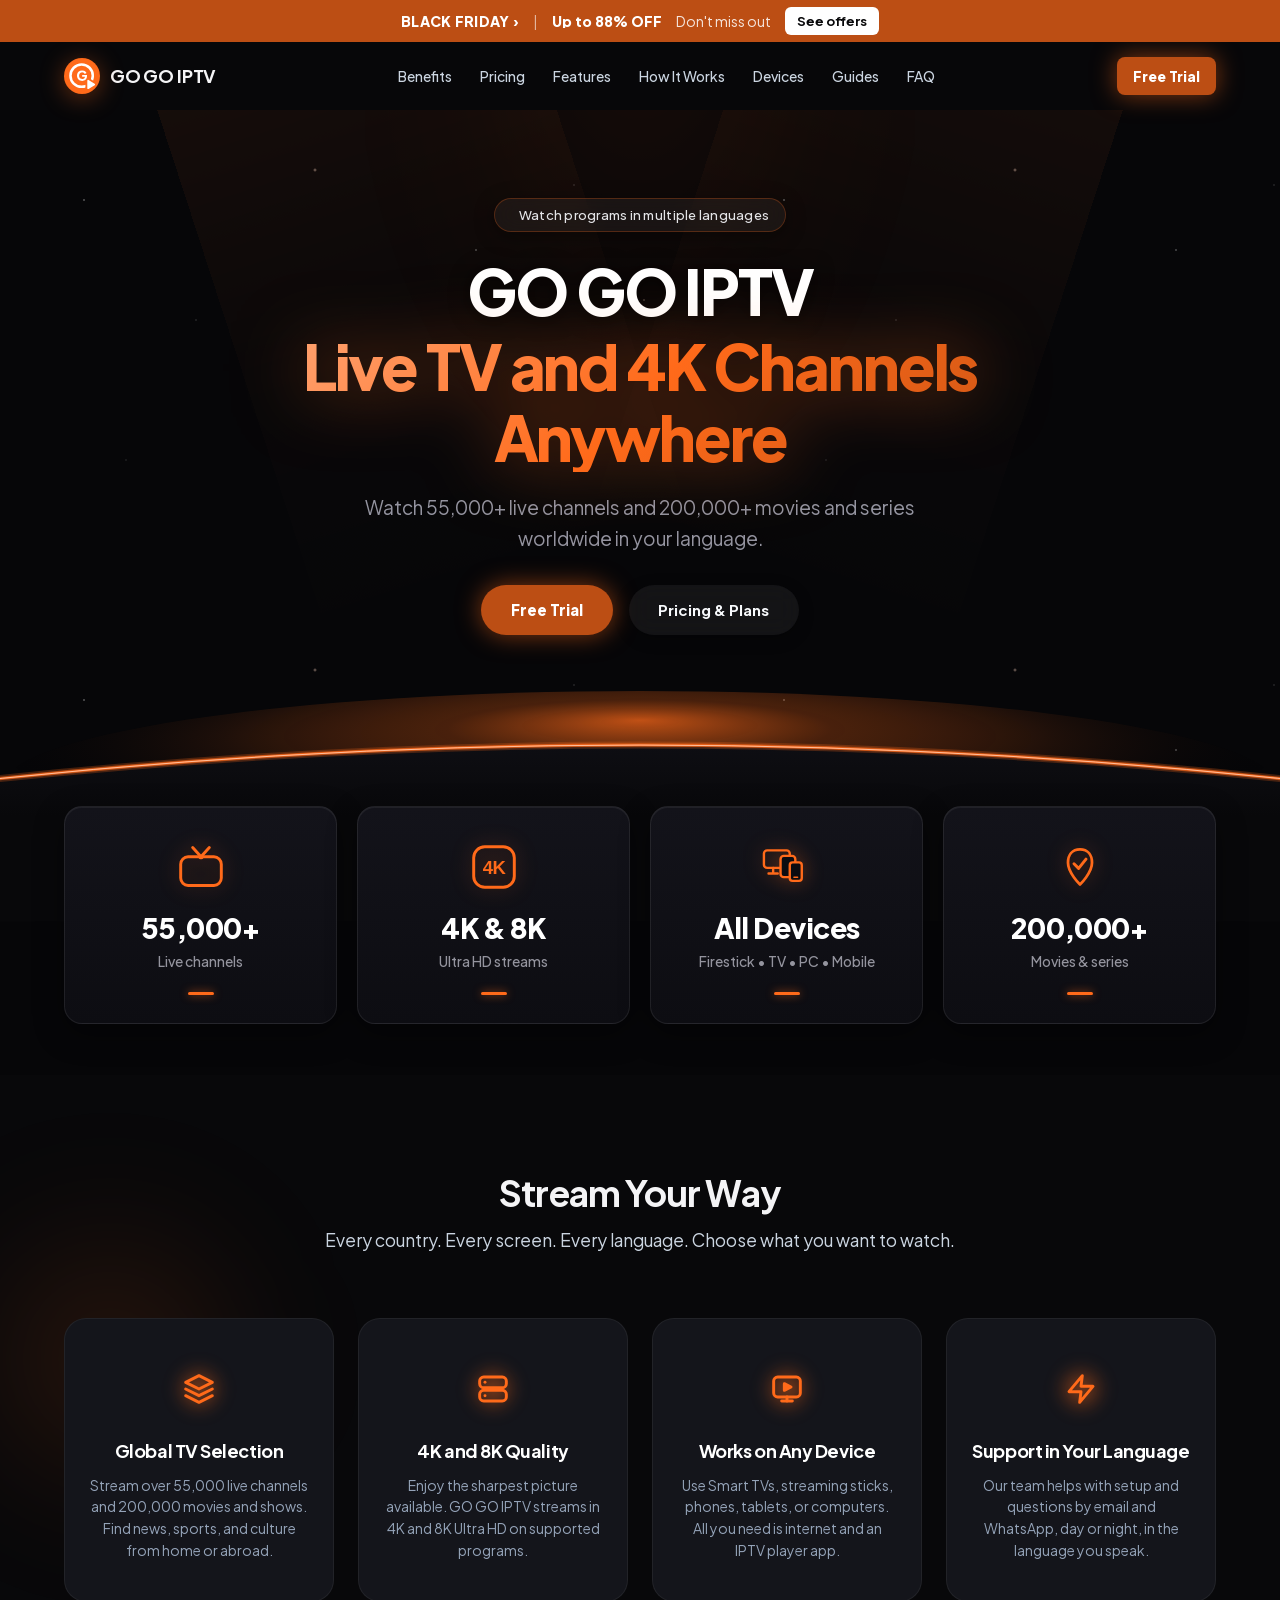
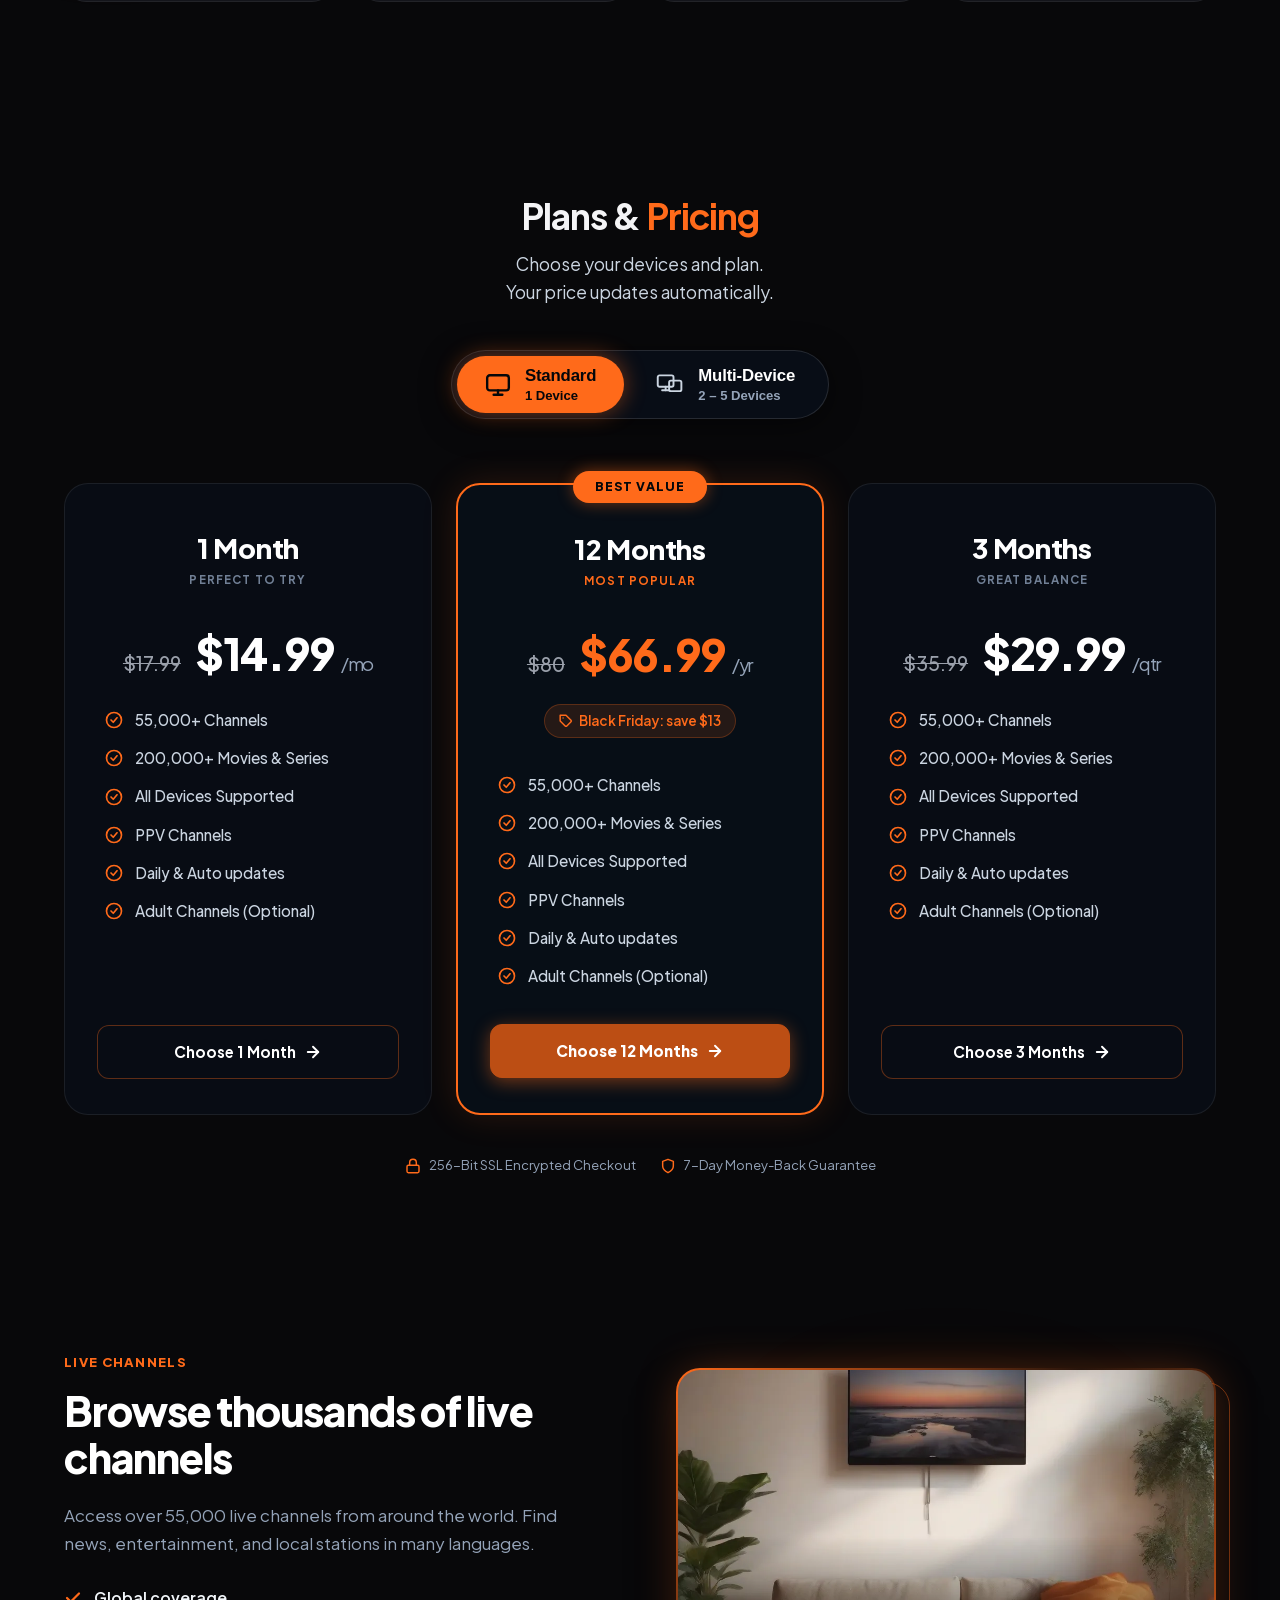
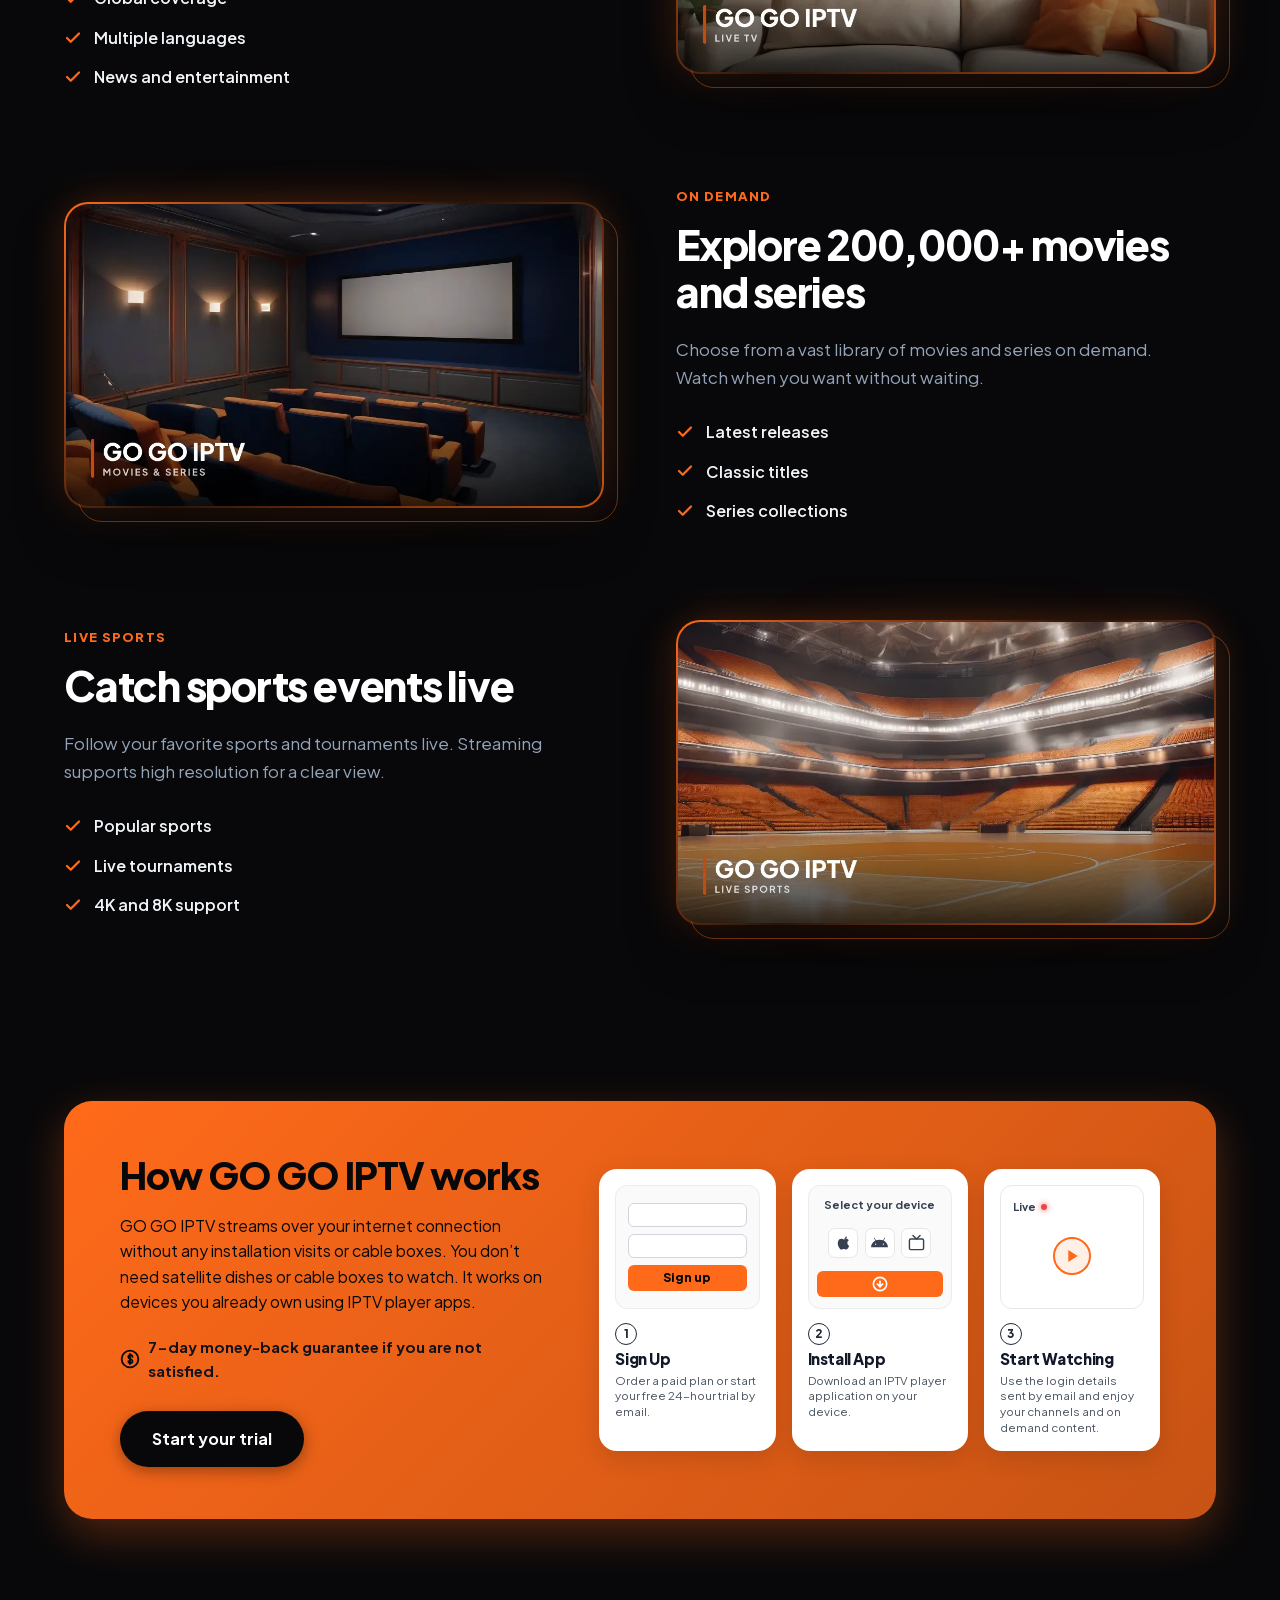
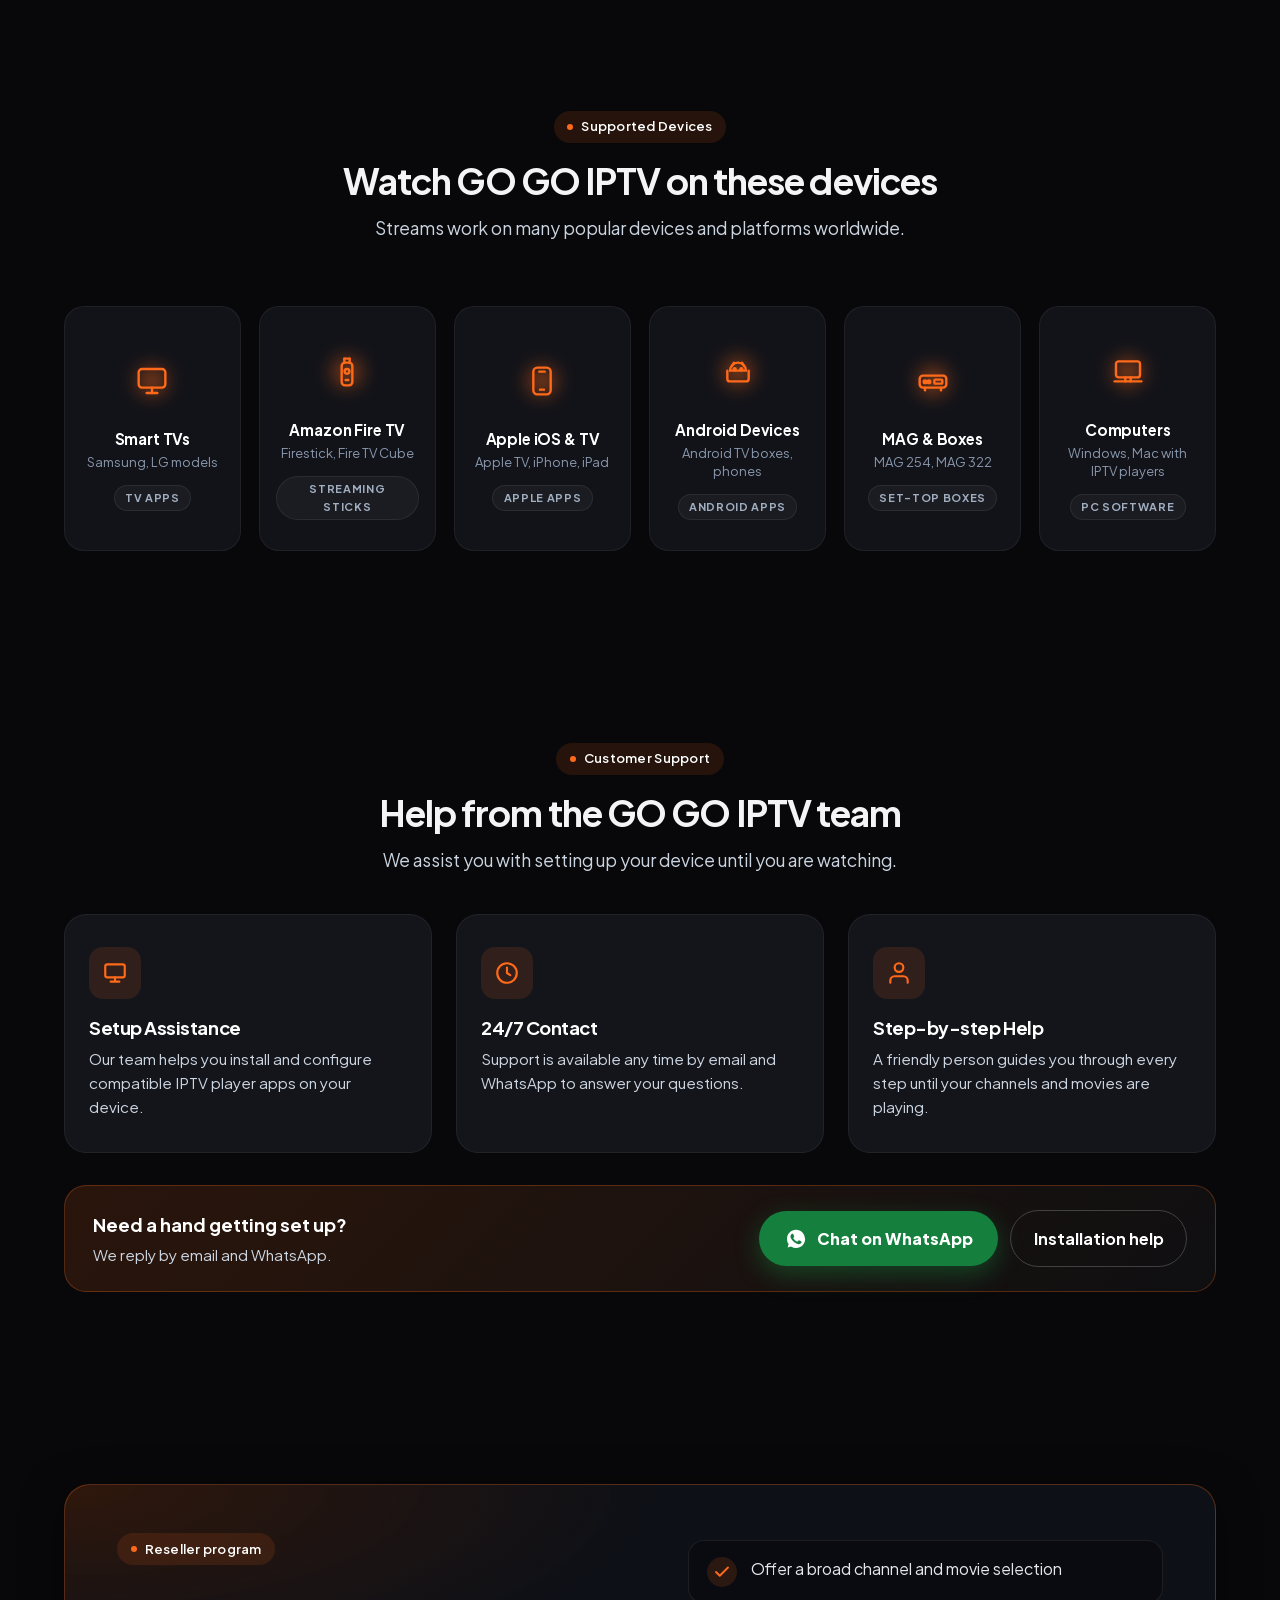
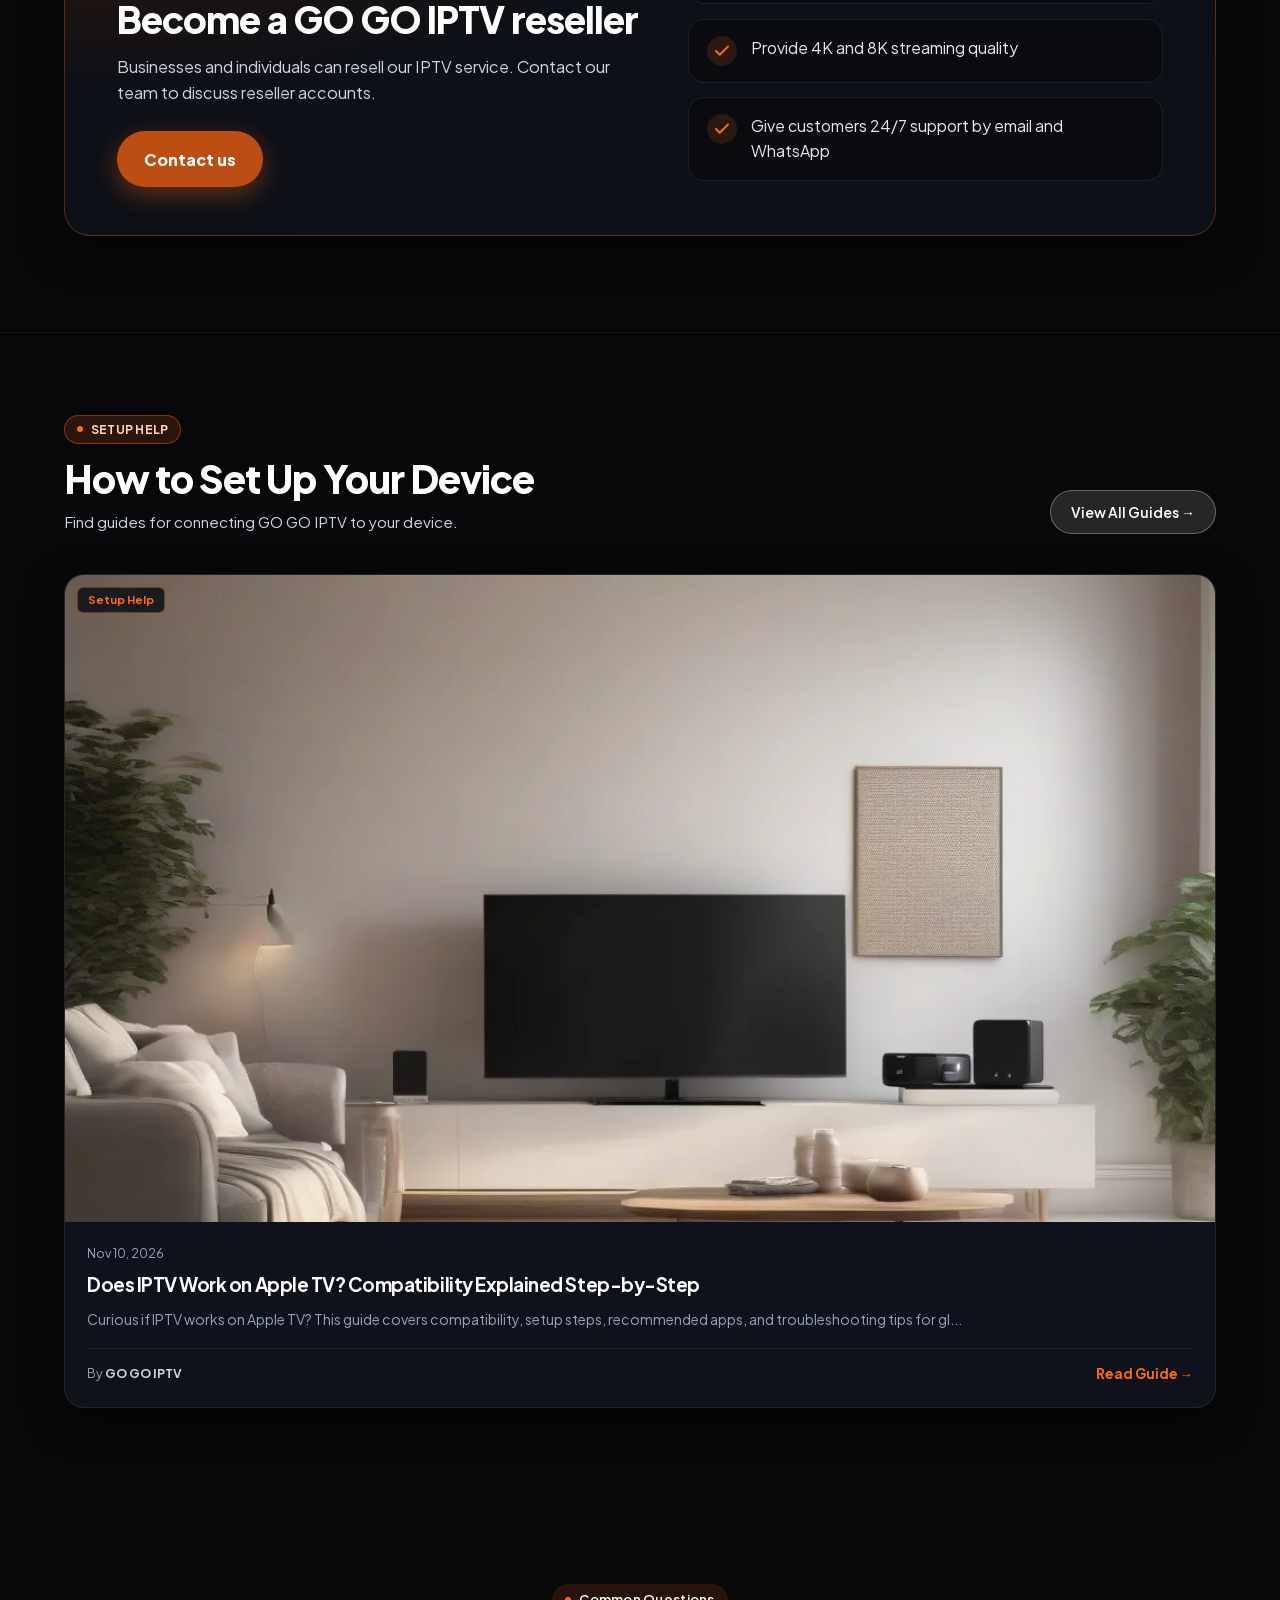
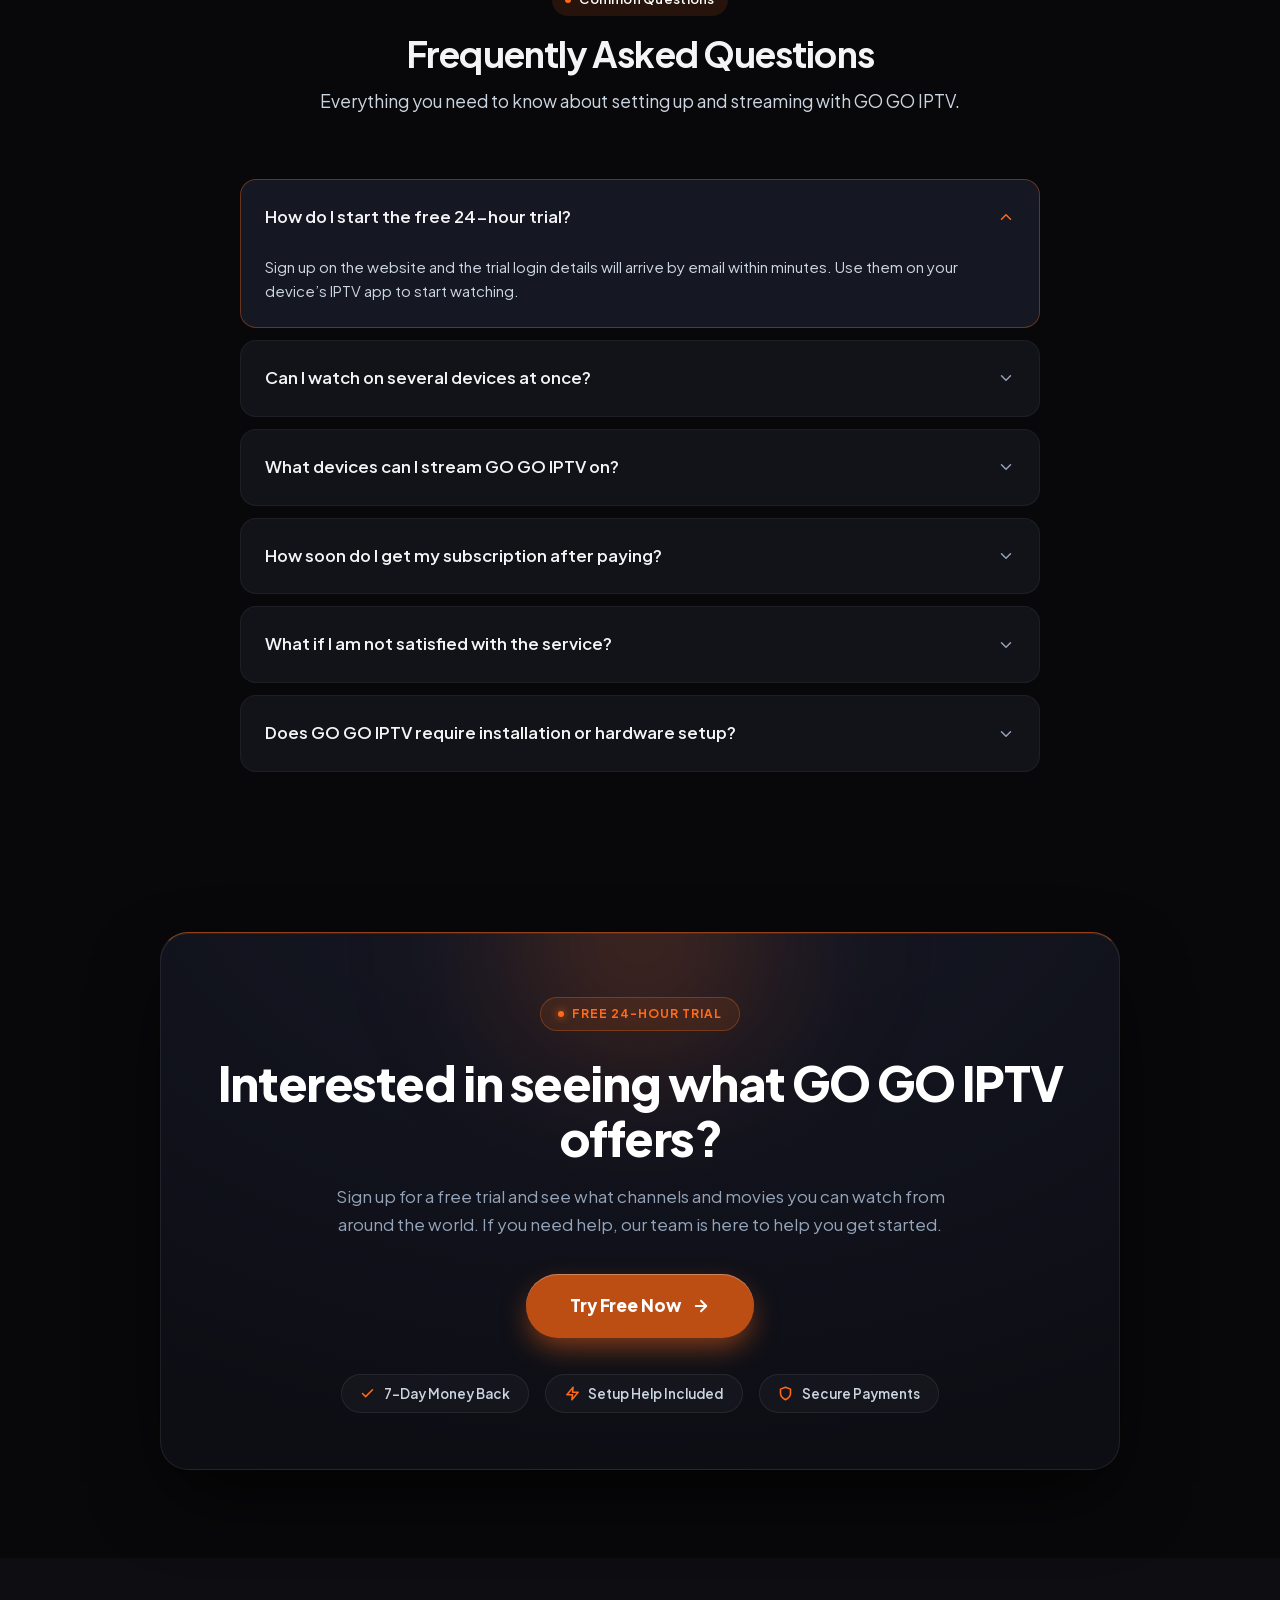
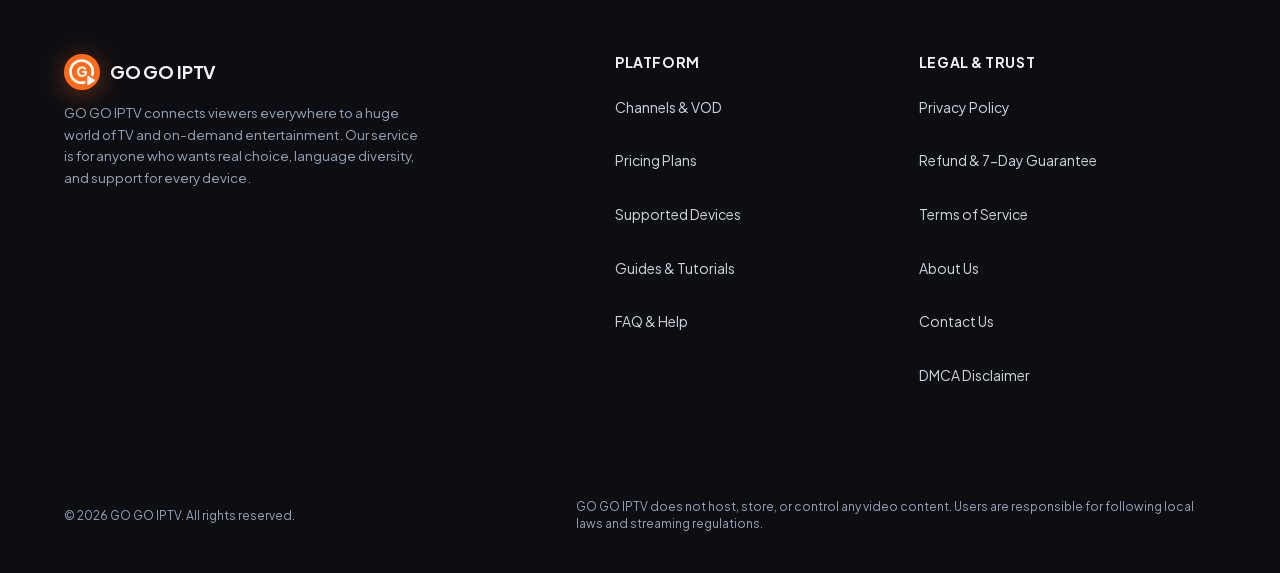
==== commit 6273eae4: "Deploy IPTV site via TVKIX Site Manager [2026-11-10T15:42:15.348Z]" ====
--- a/index.html
+++ b/index.html
@@ -1291,19 +1291,19 @@
       <a href="#" class="brand-logo">
         <span class="logo-icon" aria-hidden="true"><svg xmlns="http://www.w3.org/2000/svg" viewBox="0 0 100 100" width="100%" height="100%">
   <defs>
-    <linearGradient id="iconGrad_si2tya" x1="0%" y1="0%" x2="100%" y2="100%">
+    <linearGradient id="iconGrad_dkm7qv" x1="0%" y1="0%" x2="100%" y2="100%">
       <stop offset="0%" stop-color="#ff6a1a"/>
       <stop offset="100%" stop-color="#ff6a1a"/>
     </linearGradient>
   </defs>
-  <rect width="100" height="100" rx="50" fill="url(#iconGrad_si2tya)"/>
+  <rect width="100" height="100" rx="50" fill="url(#iconGrad_dkm7qv)"/>
   <defs>
-    <mask id="iconCut_si2tya">
+    <mask id="iconCut_dkm7qv">
       <rect width="100" height="100" fill="#ffffff"/>
       <path d="M 67 63 L 84 73.5 L 67 84 Z" fill="#000000" stroke="#000000" stroke-width="15" stroke-linejoin="round"/>
     </mask>
   </defs>
-  <circle cx="49" cy="49" r="31" fill="none" stroke="#ffffff" stroke-width="7" mask="url(#iconCut_si2tya)"/>
+  <circle cx="49" cy="49" r="31" fill="none" stroke="#ffffff" stroke-width="7" mask="url(#iconCut_dkm7qv)"/>
   <path d="M 67 63 L 84 73.5 L 67 84 Z" fill="#ffffff" stroke="#ffffff" stroke-width="4.5" stroke-linejoin="round"/>
   <g class="icon-letter" data-letter="G" fill="#ffffff" transform="translate(34.458 63.155) scale(0.03800 -0.03800)"><path transform="translate(0 0)" d="M424 -12Q344 -12 275 17Q206 46 154 98Q102 150 73 220Q44 290 44 373Q44 456 72 526.5Q100 597 151 648.5Q202 700 270.5 728.5Q339 757 420 757Q501 757 565.5 730Q630 703 675 658Q720 613 739 558L602 492Q583 546 535.5 581.5Q488 617 420 617Q354 617 304 586Q254 555 226.5 500.5Q199 446 199 373Q199 300 228 245Q257 190 307.5 159Q358 128 424 128Q475 128 519.5 147.5Q564 167 591.5 204Q619 241 619 293V355L690 295H420V425H774V346Q774 255 744 187.5Q714 120 663.5 75.5Q613 31 550.5 9.5Q488 -12 424 -12Z"/></g>
 </svg></span>
@@ -2257,6 +2257,50 @@
       </div>
     </section>
 
+    
+                <section id="home-guides" class="section" style="background-color: #08080a; padding: 80px 0; border-top: 1px solid rgba(255,255,255,0.06);">
+                  <div class="container">
+                    <div style="display: flex; justify-content: space-between; align-items: flex-end; margin-bottom: 40px; flex-wrap: wrap; gap: 20px;">
+                      <div>
+                        <div class="pill-badge" style="display: inline-flex; align-items: center; gap: 8px; margin-bottom: 12px; background: rgba(255, 106, 26,0.15); border: 1px solid #ff6a1a66; color: #ffd5bf; padding: 4px 12px; border-radius: 9999px; font-size: 0.75rem; font-weight: 700; text-transform: uppercase;">
+                          <span class="dot" style="width: 6px; height: 6px; border-radius: 50%; background: #ff6a1a; display: inline-block;"></span>
+                          <span>Setup Help</span>
+                        </div>
+                        <h2 style="font-size: clamp(1.8rem, 3vw, 2.4rem); font-weight: 800; color: #ffffff; margin: 0 0 8px 0;">How to Set Up Your Device</h2>
+                        <p style="color: #cbd5e1; font-size: 0.95rem; margin: 0; max-width: 600px;">Find guides for connecting GO GO IPTV to your device.</p>
+                      </div>
+                      <div>
+                        <a href="guides.html" class="btn btn-sm" style="background: rgba(255,255,255,0.12); border: 1px solid rgba(255,255,255,0.3); color: #ffffff; padding: 10px 20px; border-radius: 9999px; text-decoration: none; font-weight: 600; display: inline-flex; align-items: center; gap: 6px;">
+                          View All Guides &rarr;
+                        </a>
+                      </div>
+                    </div>
+
+                    <div style="display: grid; grid-template-columns: repeat(auto-fit, minmax(300px, 1fr)); gap: 24px;">
+                      
+                    <article style="background: rgba(18, 22, 32, 0.75); border: 1px solid rgba(255, 255, 255, 0.08); border-radius: 20px; overflow: hidden; display: flex; flex-direction: column; transition: transform 0.2s ease, border-color 0.2s ease; box-shadow: 0 12px 35px rgba(0,0,0,0.5);">
+                      <a href="does-iptv-work-on-apple-tv-compatibility-explained.html" style="position: relative; display: block; overflow: hidden; aspect-ratio: 16/9; background: #0a0c10;">
+                        <img src="/images/posts/does-iptv-work-on-apple-tv-compatibility-explained-1794325322454.webp" alt="Does IPTV Work on Apple TV? Compatibility Explained Step-by-Step" width="1024" height="576" style="width: 100%; height: 100%; object-fit: cover;" loading="lazy">
+                        <span style="position: absolute; top: 12px; left: 12px; background: rgba(15, 18, 25, 0.88); backdrop-filter: blur(8px); border: 1px solid #ff6a1a66; color: var(--accent-ink, #ff6a1a); padding: 3px 10px; border-radius: 6px; font-size: 0.7rem; font-weight: 700;">Setup Help</span>
+                      </a>
+                      <div style="padding: 22px; display: flex; flex-direction: column; flex-grow: 1;">
+                        <div style="font-size: 0.78rem; color: #94a3b8; margin-bottom: 8px;">Nov 10, 2026</div>
+                        <h3 style="font-size: 1.18rem; font-weight: 700; line-height: 1.35; margin-bottom: 10px;">
+                          <a href="does-iptv-work-on-apple-tv-compatibility-explained.html" style="color: #fff; text-decoration: none;">Does IPTV Work on Apple TV? Compatibility Explained Step-by-Step</a>
+                        </h3>
+                        <p style="color: #94a3b8; font-size: 0.88rem; line-height: 1.6; margin-bottom: 18px; flex-grow: 1;">
+                          Curious if IPTV works on Apple TV? This guide covers compatibility, setup steps, recommended apps, and troubleshooting tips for gl...
+                        </p>
+                        <div style="border-top: 1px solid rgba(255,255,255,0.06); padding-top: 14px; margin-top: auto; display: flex; justify-content: space-between; align-items: center;">
+                          <span style="font-size: 0.78rem; color: #94a3b8;">By <strong style="color: #cbd5e1;">GO GO IPTV</strong></span>
+                          <a href="does-iptv-work-on-apple-tv-compatibility-explained.html" style="color: var(--accent-ink, #ff6a1a); font-weight: 700; font-size: 0.84rem; text-decoration: none;">Read Guide &rarr;</a>
+                        </div>
+                      </div>
+                    </article>
+                    </div>
+                  </div>
+                </section>
+                
     <section id="faq" class="section">
       <div class="container">
         <div class="section-header">
@@ -2378,19 +2422,19 @@
           <a href="#" class="brand-logo">
             <span class="logo-icon" aria-hidden="true"><svg xmlns="http://www.w3.org/2000/svg" viewBox="0 0 100 100" width="100%" height="100%">
   <defs>
-    <linearGradient id="iconGrad_si2tya" x1="0%" y1="0%" x2="100%" y2="100%">
+    <linearGradient id="iconGrad_dkm7qv" x1="0%" y1="0%" x2="100%" y2="100%">
       <stop offset="0%" stop-color="#ff6a1a"/>
       <stop offset="100%" stop-color="#ff6a1a"/>
     </linearGradient>
   </defs>
-  <rect width="100" height="100" rx="50" fill="url(#iconGrad_si2tya)"/>
+  <rect width="100" height="100" rx="50" fill="url(#iconGrad_dkm7qv)"/>
   <defs>
-    <mask id="iconCut_si2tya">
+    <mask id="iconCut_dkm7qv">
       <rect width="100" height="100" fill="#ffffff"/>
       <path d="M 67 63 L 84 73.5 L 67 84 Z" fill="#000000" stroke="#000000" stroke-width="15" stroke-linejoin="round"/>
     </mask>
   </defs>
-  <circle cx="49" cy="49" r="31" fill="none" stroke="#ffffff" stroke-width="7" mask="url(#iconCut_si2tya)"/>
+  <circle cx="49" cy="49" r="31" fill="none" stroke="#ffffff" stroke-width="7" mask="url(#iconCut_dkm7qv)"/>
   <path d="M 67 63 L 84 73.5 L 67 84 Z" fill="#ffffff" stroke="#ffffff" stroke-width="4.5" stroke-linejoin="round"/>
   <g class="icon-letter" data-letter="G" fill="#ffffff" transform="translate(34.458 63.155) scale(0.03800 -0.03800)"><path transform="translate(0 0)" d="M424 -12Q344 -12 275 17Q206 46 154 98Q102 150 73 220Q44 290 44 373Q44 456 72 526.5Q100 597 151 648.5Q202 700 270.5 728.5Q339 757 420 757Q501 757 565.5 730Q630 703 675 658Q720 613 739 558L602 492Q583 546 535.5 581.5Q488 617 420 617Q354 617 304 586Q254 555 226.5 500.5Q199 446 199 373Q199 300 228 245Q257 190 307.5 159Q358 128 424 128Q475 128 519.5 147.5Q564 167 591.5 204Q619 241 619 293V355L690 295H420V425H774V346Q774 255 744 187.5Q714 120 663.5 75.5Q613 31 550.5 9.5Q488 -12 424 -12Z"/></g>
 </svg></span>
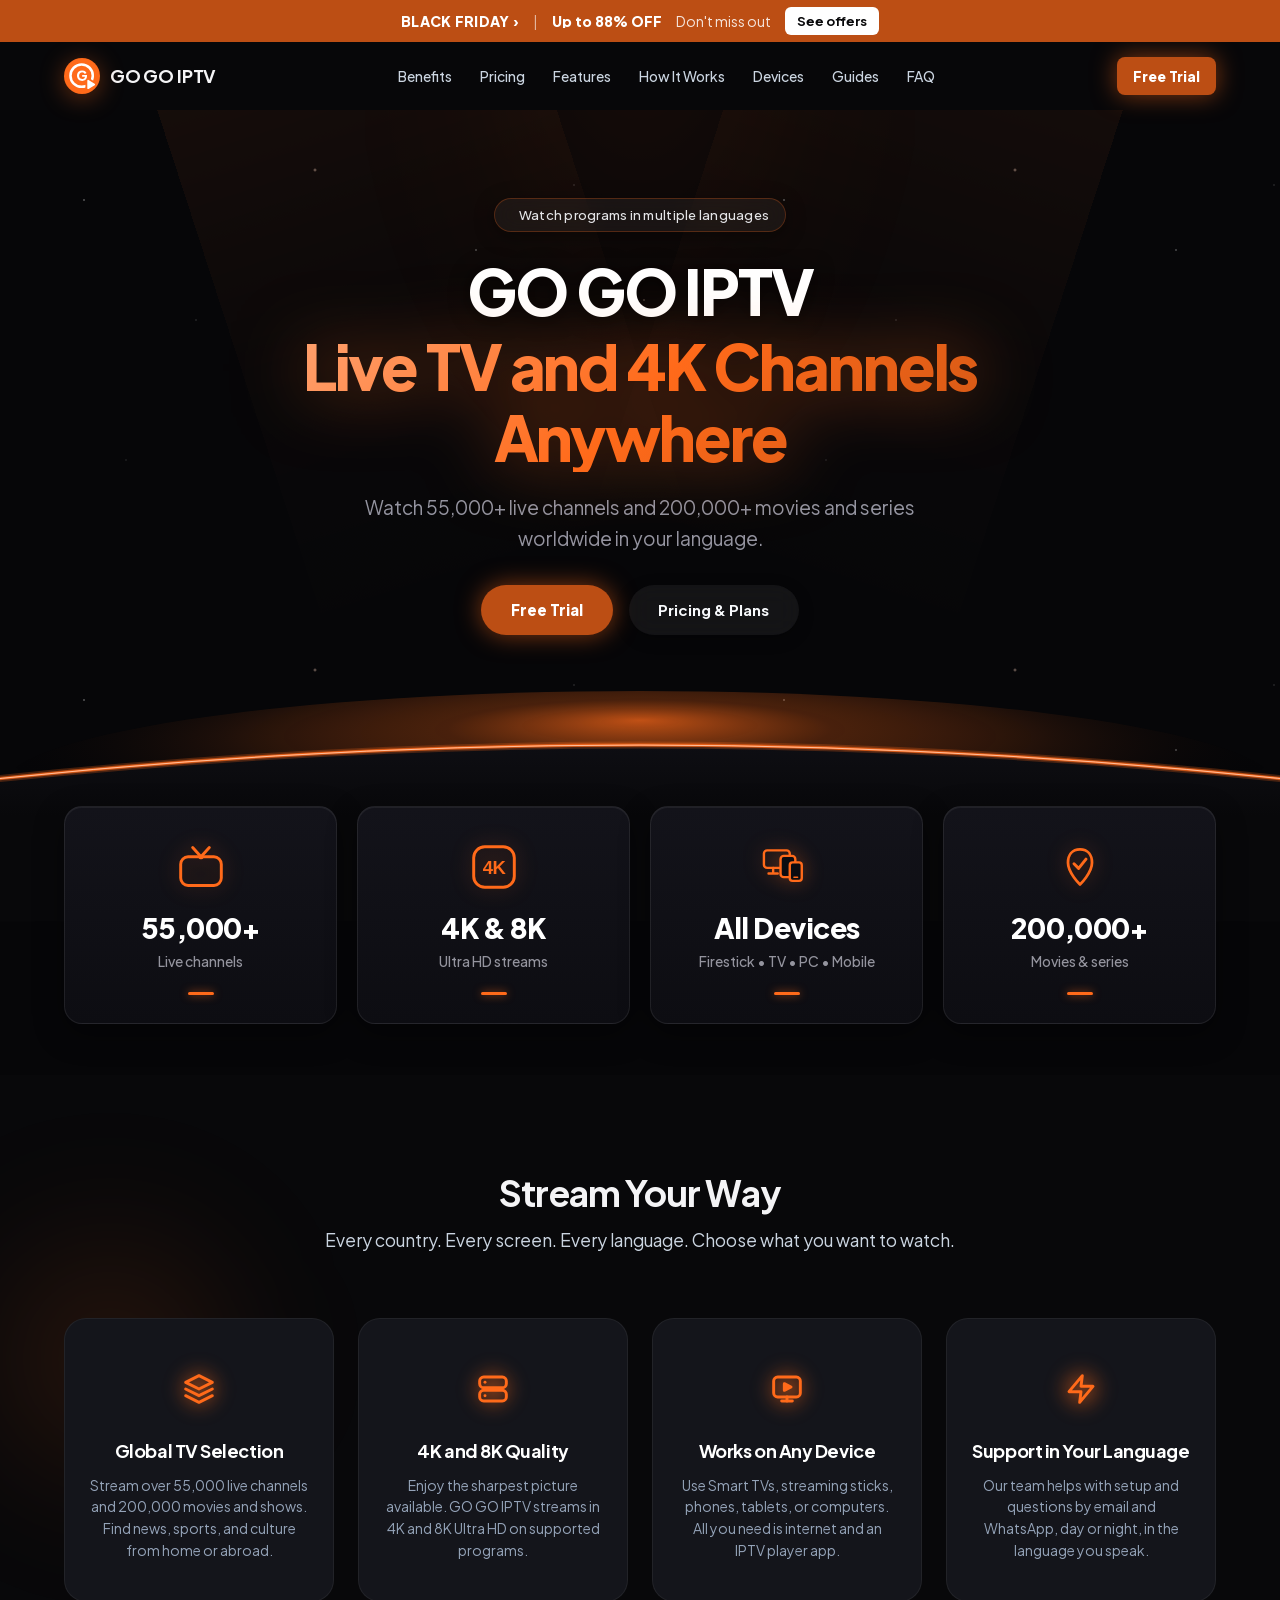
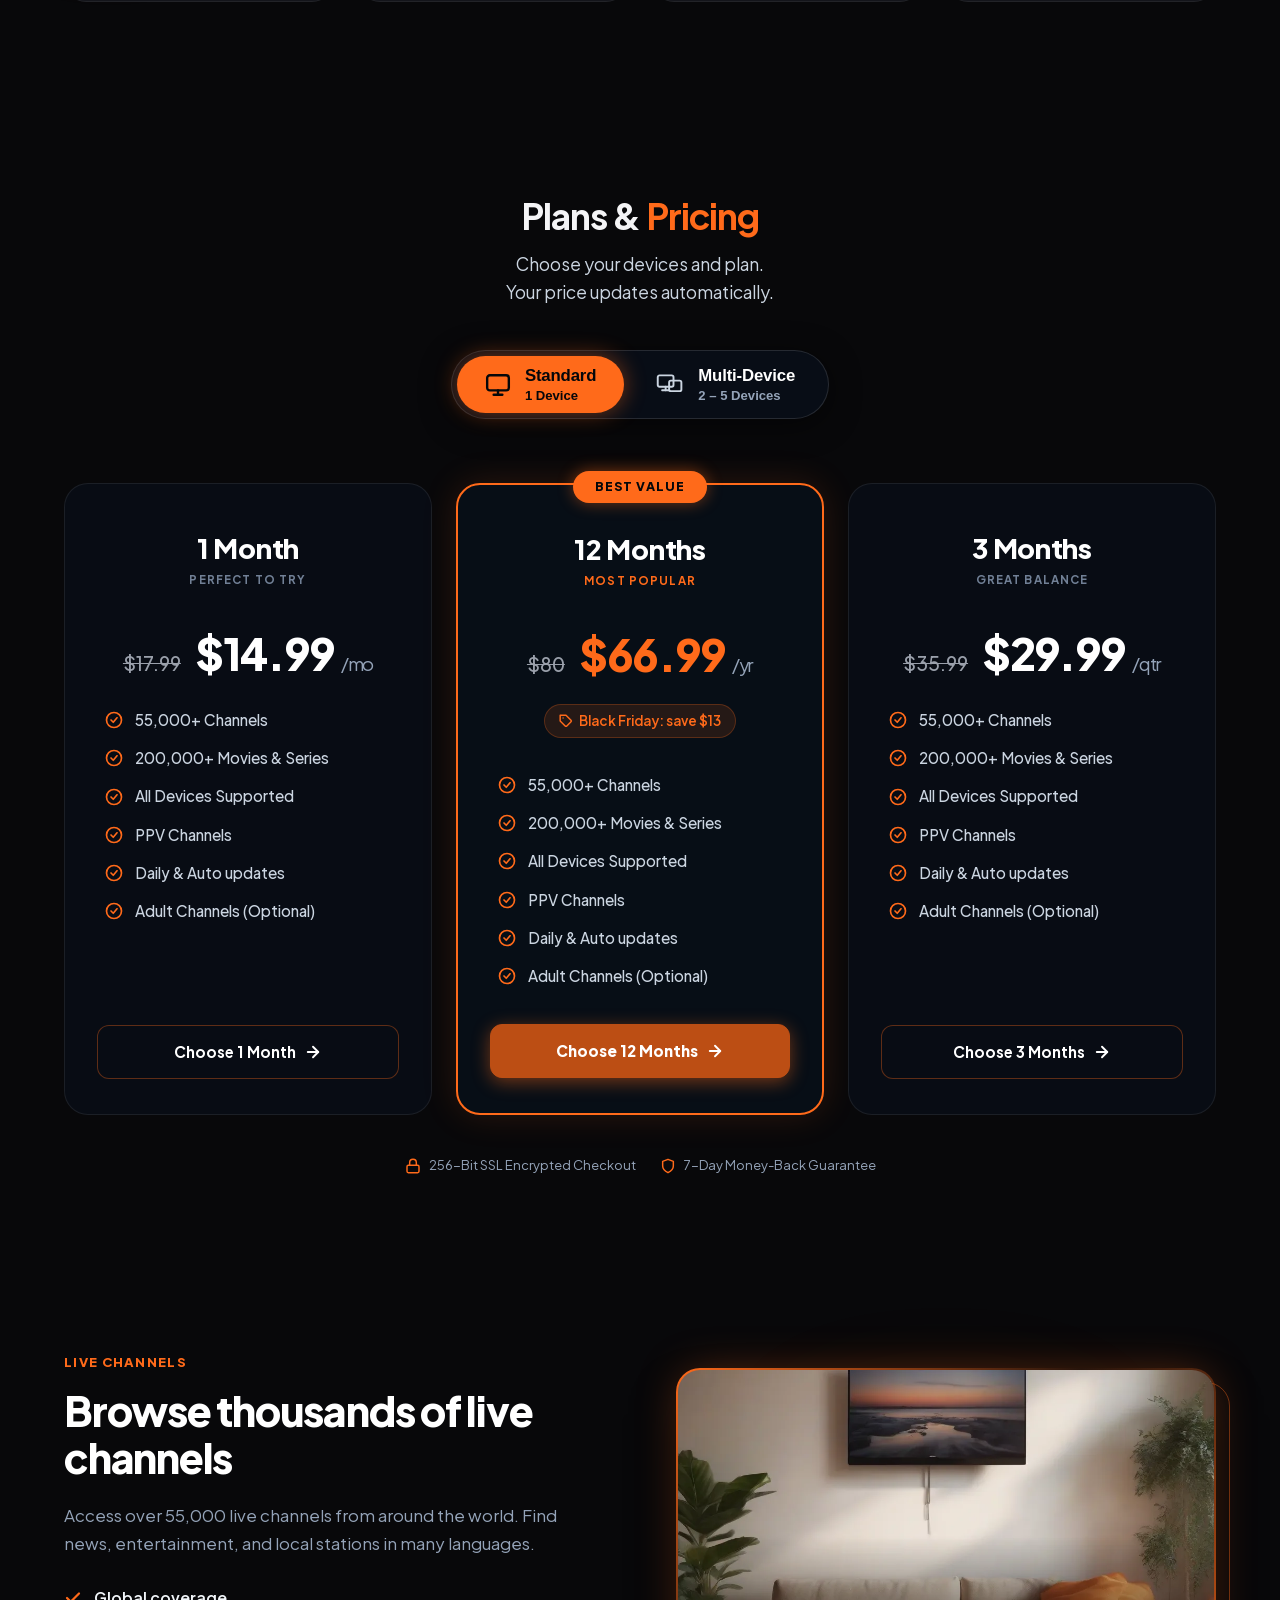
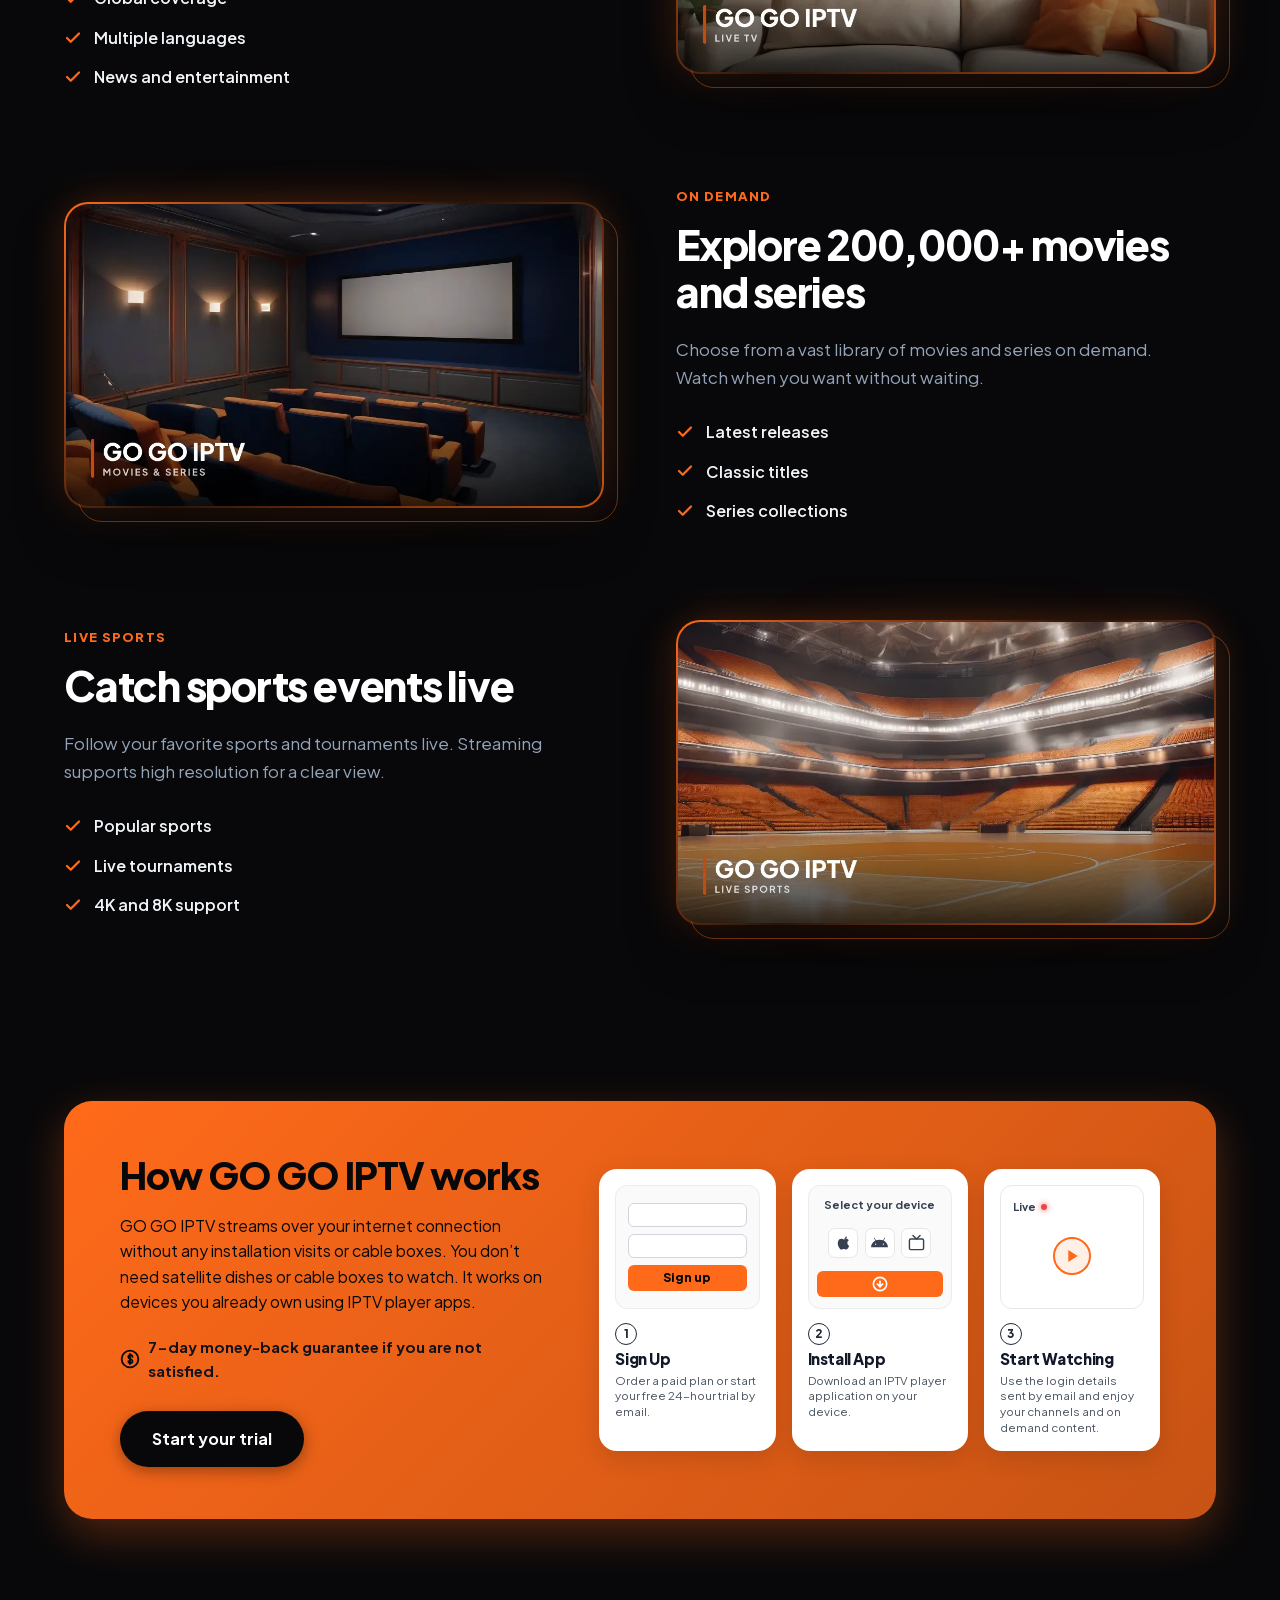
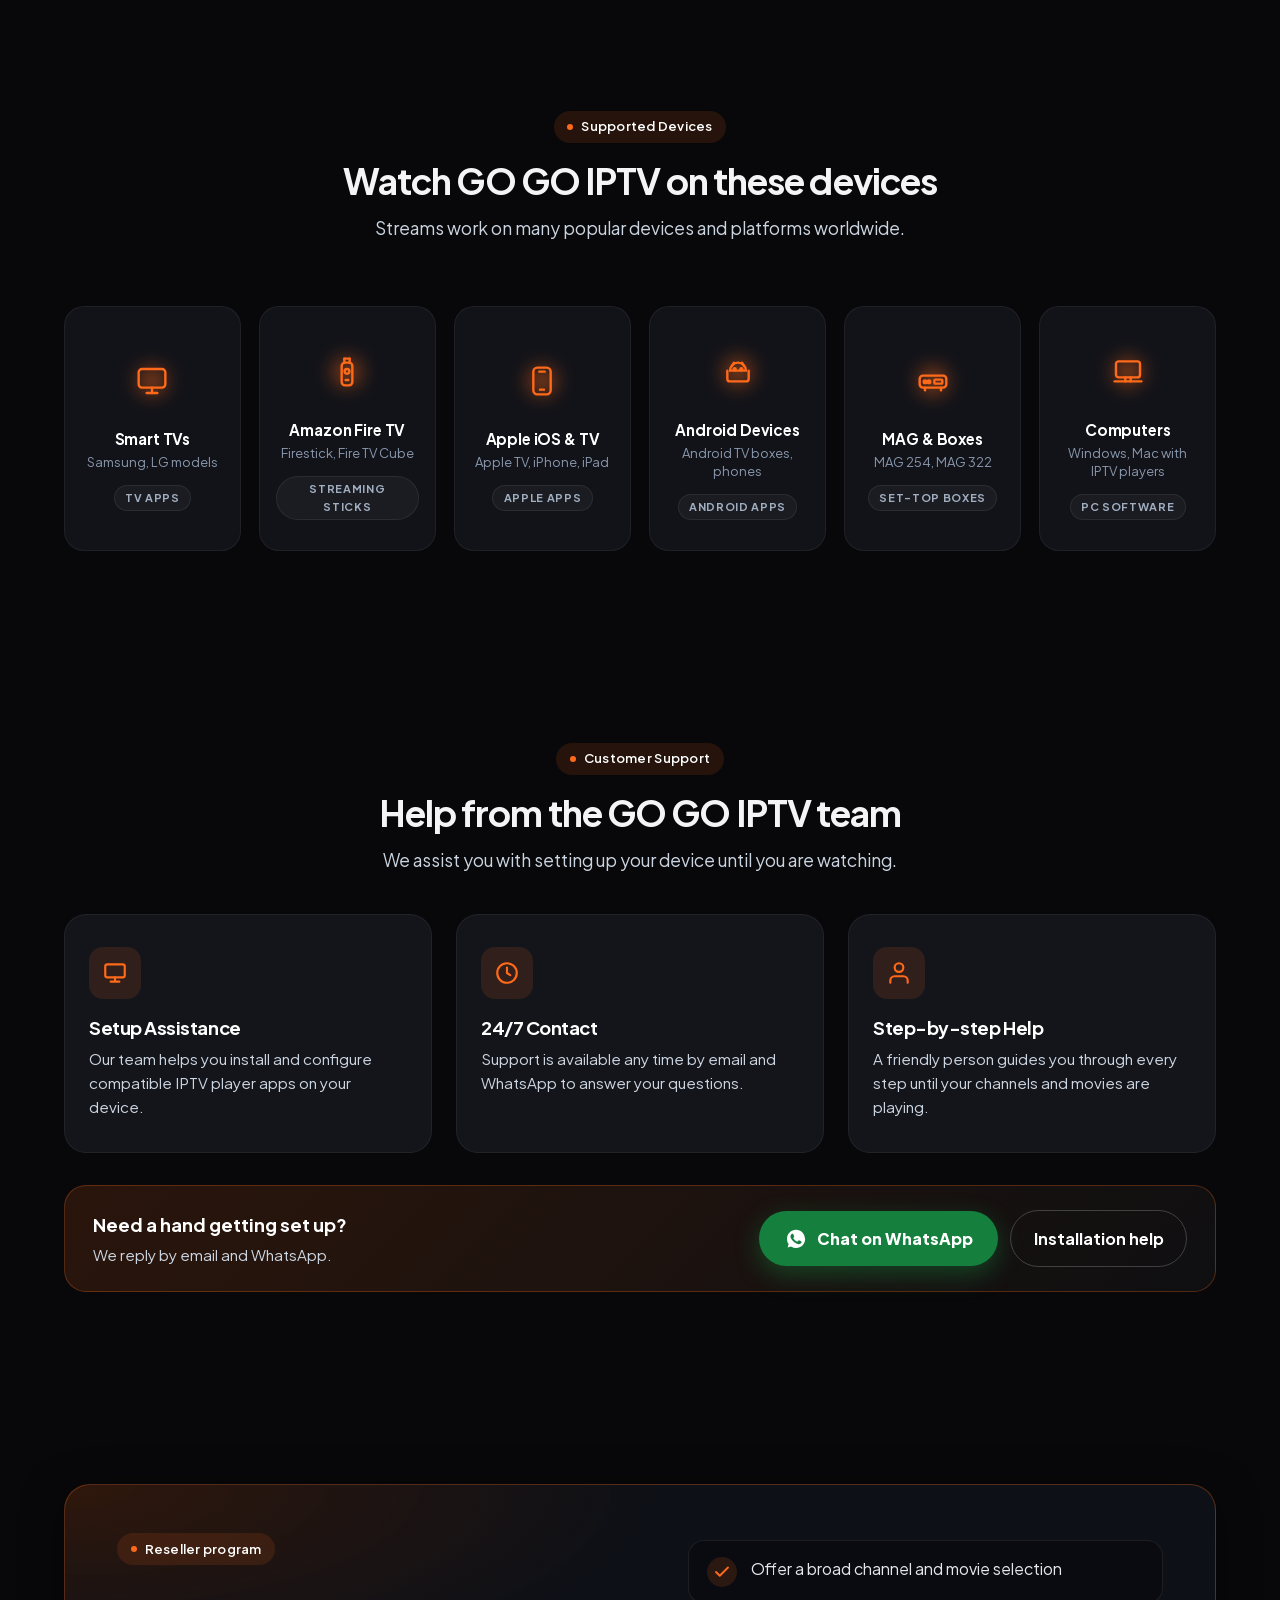
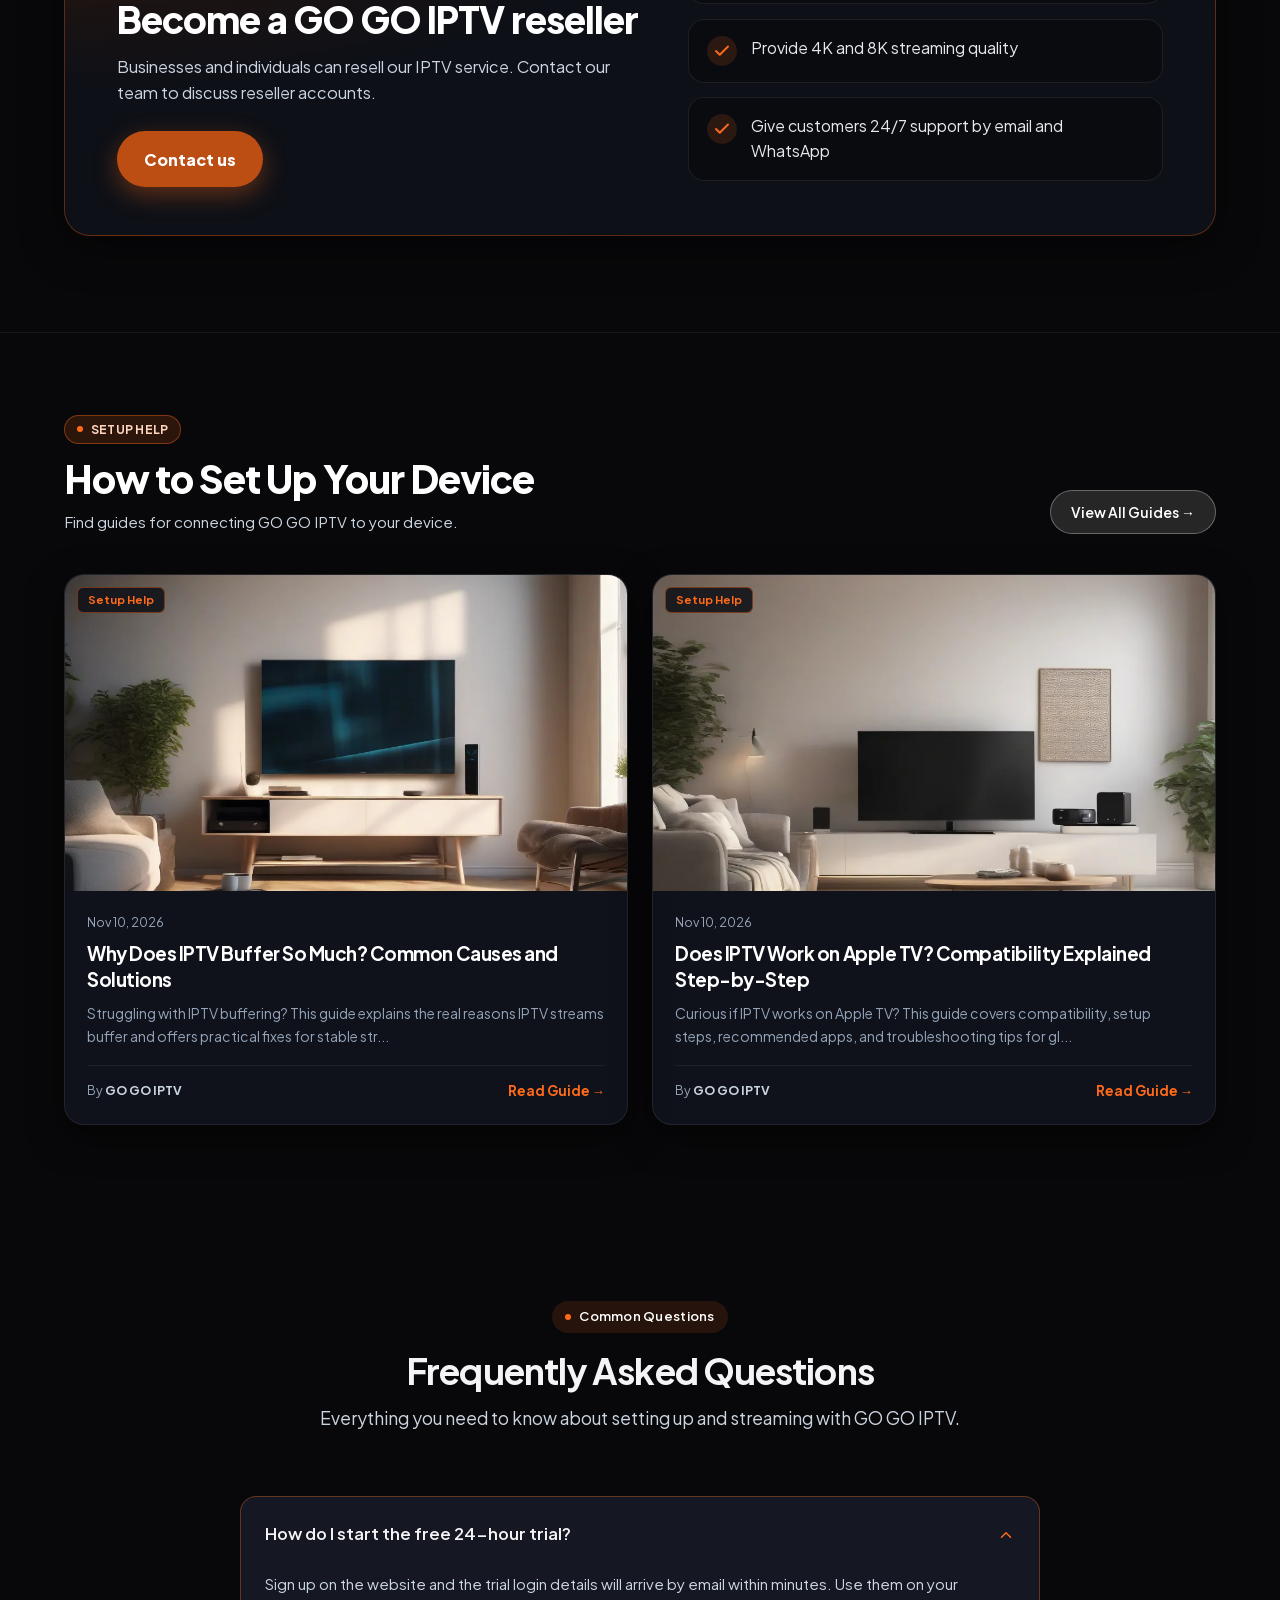
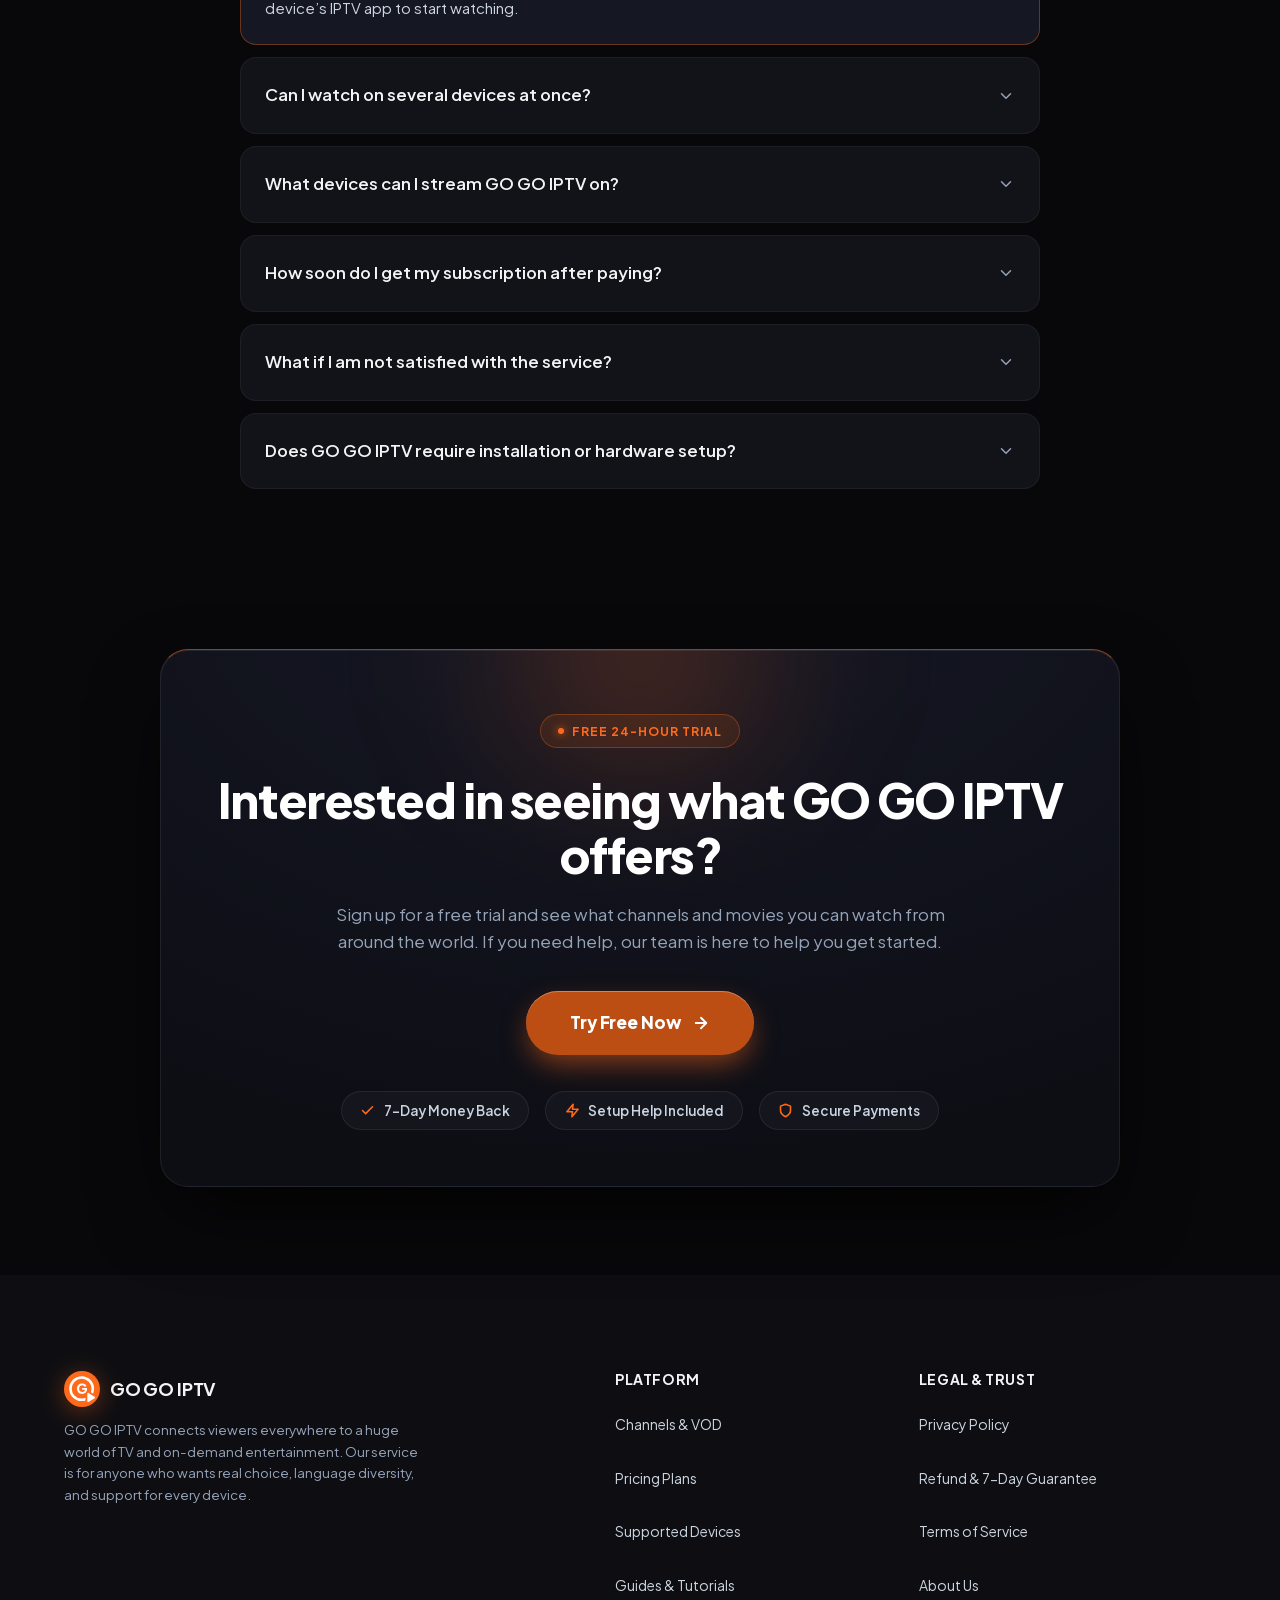
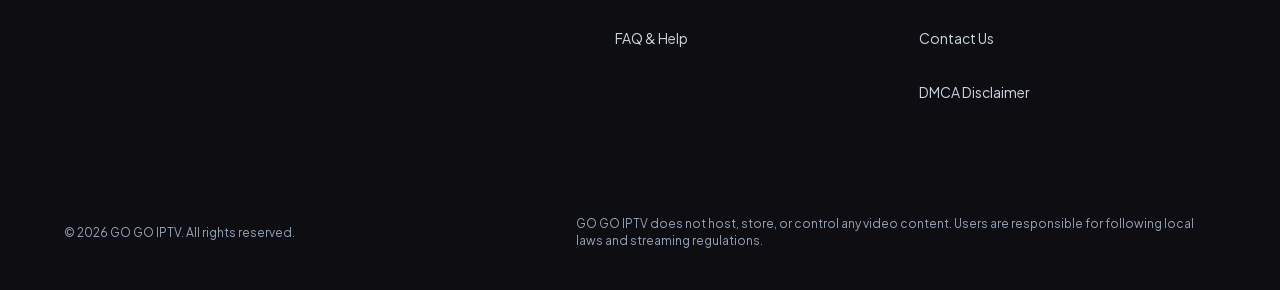
==== commit cff2284b: "Deploy IPTV site via TVKIX Site Manager [2026-11-10T15:51:50.748Z]" ====
--- a/index.html
+++ b/index.html
@@ -1291,19 +1291,19 @@
       <a href="#" class="brand-logo">
         <span class="logo-icon" aria-hidden="true"><svg xmlns="http://www.w3.org/2000/svg" viewBox="0 0 100 100" width="100%" height="100%">
   <defs>
-    <linearGradient id="iconGrad_dkm7qv" x1="0%" y1="0%" x2="100%" y2="100%">
+    <linearGradient id="iconGrad_cb6iqo" x1="0%" y1="0%" x2="100%" y2="100%">
       <stop offset="0%" stop-color="#ff6a1a"/>
       <stop offset="100%" stop-color="#ff6a1a"/>
     </linearGradient>
   </defs>
-  <rect width="100" height="100" rx="50" fill="url(#iconGrad_dkm7qv)"/>
+  <rect width="100" height="100" rx="50" fill="url(#iconGrad_cb6iqo)"/>
   <defs>
-    <mask id="iconCut_dkm7qv">
+    <mask id="iconCut_cb6iqo">
       <rect width="100" height="100" fill="#ffffff"/>
       <path d="M 67 63 L 84 73.5 L 67 84 Z" fill="#000000" stroke="#000000" stroke-width="15" stroke-linejoin="round"/>
     </mask>
   </defs>
-  <circle cx="49" cy="49" r="31" fill="none" stroke="#ffffff" stroke-width="7" mask="url(#iconCut_dkm7qv)"/>
+  <circle cx="49" cy="49" r="31" fill="none" stroke="#ffffff" stroke-width="7" mask="url(#iconCut_cb6iqo)"/>
   <path d="M 67 63 L 84 73.5 L 67 84 Z" fill="#ffffff" stroke="#ffffff" stroke-width="4.5" stroke-linejoin="round"/>
   <g class="icon-letter" data-letter="G" fill="#ffffff" transform="translate(34.458 63.155) scale(0.03800 -0.03800)"><path transform="translate(0 0)" d="M424 -12Q344 -12 275 17Q206 46 154 98Q102 150 73 220Q44 290 44 373Q44 456 72 526.5Q100 597 151 648.5Q202 700 270.5 728.5Q339 757 420 757Q501 757 565.5 730Q630 703 675 658Q720 613 739 558L602 492Q583 546 535.5 581.5Q488 617 420 617Q354 617 304 586Q254 555 226.5 500.5Q199 446 199 373Q199 300 228 245Q257 190 307.5 159Q358 128 424 128Q475 128 519.5 147.5Q564 167 591.5 204Q619 241 619 293V355L690 295H420V425H774V346Q774 255 744 187.5Q714 120 663.5 75.5Q613 31 550.5 9.5Q488 -12 424 -12Z"/></g>
 </svg></span>
@@ -2279,6 +2279,25 @@
                     <div style="display: grid; grid-template-columns: repeat(auto-fit, minmax(300px, 1fr)); gap: 24px;">
                       
                     <article style="background: rgba(18, 22, 32, 0.75); border: 1px solid rgba(255, 255, 255, 0.08); border-radius: 20px; overflow: hidden; display: flex; flex-direction: column; transition: transform 0.2s ease, border-color 0.2s ease; box-shadow: 0 12px 35px rgba(0,0,0,0.5);">
+                      <a href="why-does-iptv-buffer-so-much-common-causes-and-solutions.html" style="position: relative; display: block; overflow: hidden; aspect-ratio: 16/9; background: #0a0c10;">
+                        <img src="/images/posts/why-does-iptv-buffer-so-much-common-causes-and-solutions-1794325898045.webp" alt="Why Does IPTV Buffer So Much? Common Causes and Solutions" width="1024" height="576" style="width: 100%; height: 100%; object-fit: cover;" loading="lazy">
+                        <span style="position: absolute; top: 12px; left: 12px; background: rgba(15, 18, 25, 0.88); backdrop-filter: blur(8px); border: 1px solid #ff6a1a66; color: var(--accent-ink, #ff6a1a); padding: 3px 10px; border-radius: 6px; font-size: 0.7rem; font-weight: 700;">Setup Help</span>
+                      </a>
+                      <div style="padding: 22px; display: flex; flex-direction: column; flex-grow: 1;">
+                        <div style="font-size: 0.78rem; color: #94a3b8; margin-bottom: 8px;">Nov 10, 2026</div>
+                        <h3 style="font-size: 1.18rem; font-weight: 700; line-height: 1.35; margin-bottom: 10px;">
+                          <a href="why-does-iptv-buffer-so-much-common-causes-and-solutions.html" style="color: #fff; text-decoration: none;">Why Does IPTV Buffer So Much? Common Causes and Solutions</a>
+                        </h3>
+                        <p style="color: #94a3b8; font-size: 0.88rem; line-height: 1.6; margin-bottom: 18px; flex-grow: 1;">
+                          Struggling with IPTV buffering? This guide explains the real reasons IPTV streams buffer and offers practical fixes for stable str...
+                        </p>
+                        <div style="border-top: 1px solid rgba(255,255,255,0.06); padding-top: 14px; margin-top: auto; display: flex; justify-content: space-between; align-items: center;">
+                          <span style="font-size: 0.78rem; color: #94a3b8;">By <strong style="color: #cbd5e1;">GO GO IPTV</strong></span>
+                          <a href="why-does-iptv-buffer-so-much-common-causes-and-solutions.html" style="color: var(--accent-ink, #ff6a1a); font-weight: 700; font-size: 0.84rem; text-decoration: none;">Read Guide &rarr;</a>
+                        </div>
+                      </div>
+                    </article>
+                    <article style="background: rgba(18, 22, 32, 0.75); border: 1px solid rgba(255, 255, 255, 0.08); border-radius: 20px; overflow: hidden; display: flex; flex-direction: column; transition: transform 0.2s ease, border-color 0.2s ease; box-shadow: 0 12px 35px rgba(0,0,0,0.5);">
                       <a href="does-iptv-work-on-apple-tv-compatibility-explained.html" style="position: relative; display: block; overflow: hidden; aspect-ratio: 16/9; background: #0a0c10;">
                         <img src="/images/posts/does-iptv-work-on-apple-tv-compatibility-explained-1794325322454.webp" alt="Does IPTV Work on Apple TV? Compatibility Explained Step-by-Step" width="1024" height="576" style="width: 100%; height: 100%; object-fit: cover;" loading="lazy">
                         <span style="position: absolute; top: 12px; left: 12px; background: rgba(15, 18, 25, 0.88); backdrop-filter: blur(8px); border: 1px solid #ff6a1a66; color: var(--accent-ink, #ff6a1a); padding: 3px 10px; border-radius: 6px; font-size: 0.7rem; font-weight: 700;">Setup Help</span>
@@ -2422,19 +2441,19 @@
           <a href="#" class="brand-logo">
             <span class="logo-icon" aria-hidden="true"><svg xmlns="http://www.w3.org/2000/svg" viewBox="0 0 100 100" width="100%" height="100%">
   <defs>
-    <linearGradient id="iconGrad_dkm7qv" x1="0%" y1="0%" x2="100%" y2="100%">
+    <linearGradient id="iconGrad_cb6iqo" x1="0%" y1="0%" x2="100%" y2="100%">
       <stop offset="0%" stop-color="#ff6a1a"/>
       <stop offset="100%" stop-color="#ff6a1a"/>
     </linearGradient>
   </defs>
-  <rect width="100" height="100" rx="50" fill="url(#iconGrad_dkm7qv)"/>
+  <rect width="100" height="100" rx="50" fill="url(#iconGrad_cb6iqo)"/>
   <defs>
-    <mask id="iconCut_dkm7qv">
+    <mask id="iconCut_cb6iqo">
       <rect width="100" height="100" fill="#ffffff"/>
       <path d="M 67 63 L 84 73.5 L 67 84 Z" fill="#000000" stroke="#000000" stroke-width="15" stroke-linejoin="round"/>
     </mask>
   </defs>
-  <circle cx="49" cy="49" r="31" fill="none" stroke="#ffffff" stroke-width="7" mask="url(#iconCut_dkm7qv)"/>
+  <circle cx="49" cy="49" r="31" fill="none" stroke="#ffffff" stroke-width="7" mask="url(#iconCut_cb6iqo)"/>
   <path d="M 67 63 L 84 73.5 L 67 84 Z" fill="#ffffff" stroke="#ffffff" stroke-width="4.5" stroke-linejoin="round"/>
   <g class="icon-letter" data-letter="G" fill="#ffffff" transform="translate(34.458 63.155) scale(0.03800 -0.03800)"><path transform="translate(0 0)" d="M424 -12Q344 -12 275 17Q206 46 154 98Q102 150 73 220Q44 290 44 373Q44 456 72 526.5Q100 597 151 648.5Q202 700 270.5 728.5Q339 757 420 757Q501 757 565.5 730Q630 703 675 658Q720 613 739 558L602 492Q583 546 535.5 581.5Q488 617 420 617Q354 617 304 586Q254 555 226.5 500.5Q199 446 199 373Q199 300 228 245Q257 190 307.5 159Q358 128 424 128Q475 128 519.5 147.5Q564 167 591.5 204Q619 241 619 293V355L690 295H420V425H774V346Q774 255 744 187.5Q714 120 663.5 75.5Q613 31 550.5 9.5Q488 -12 424 -12Z"/></g>
 </svg></span>
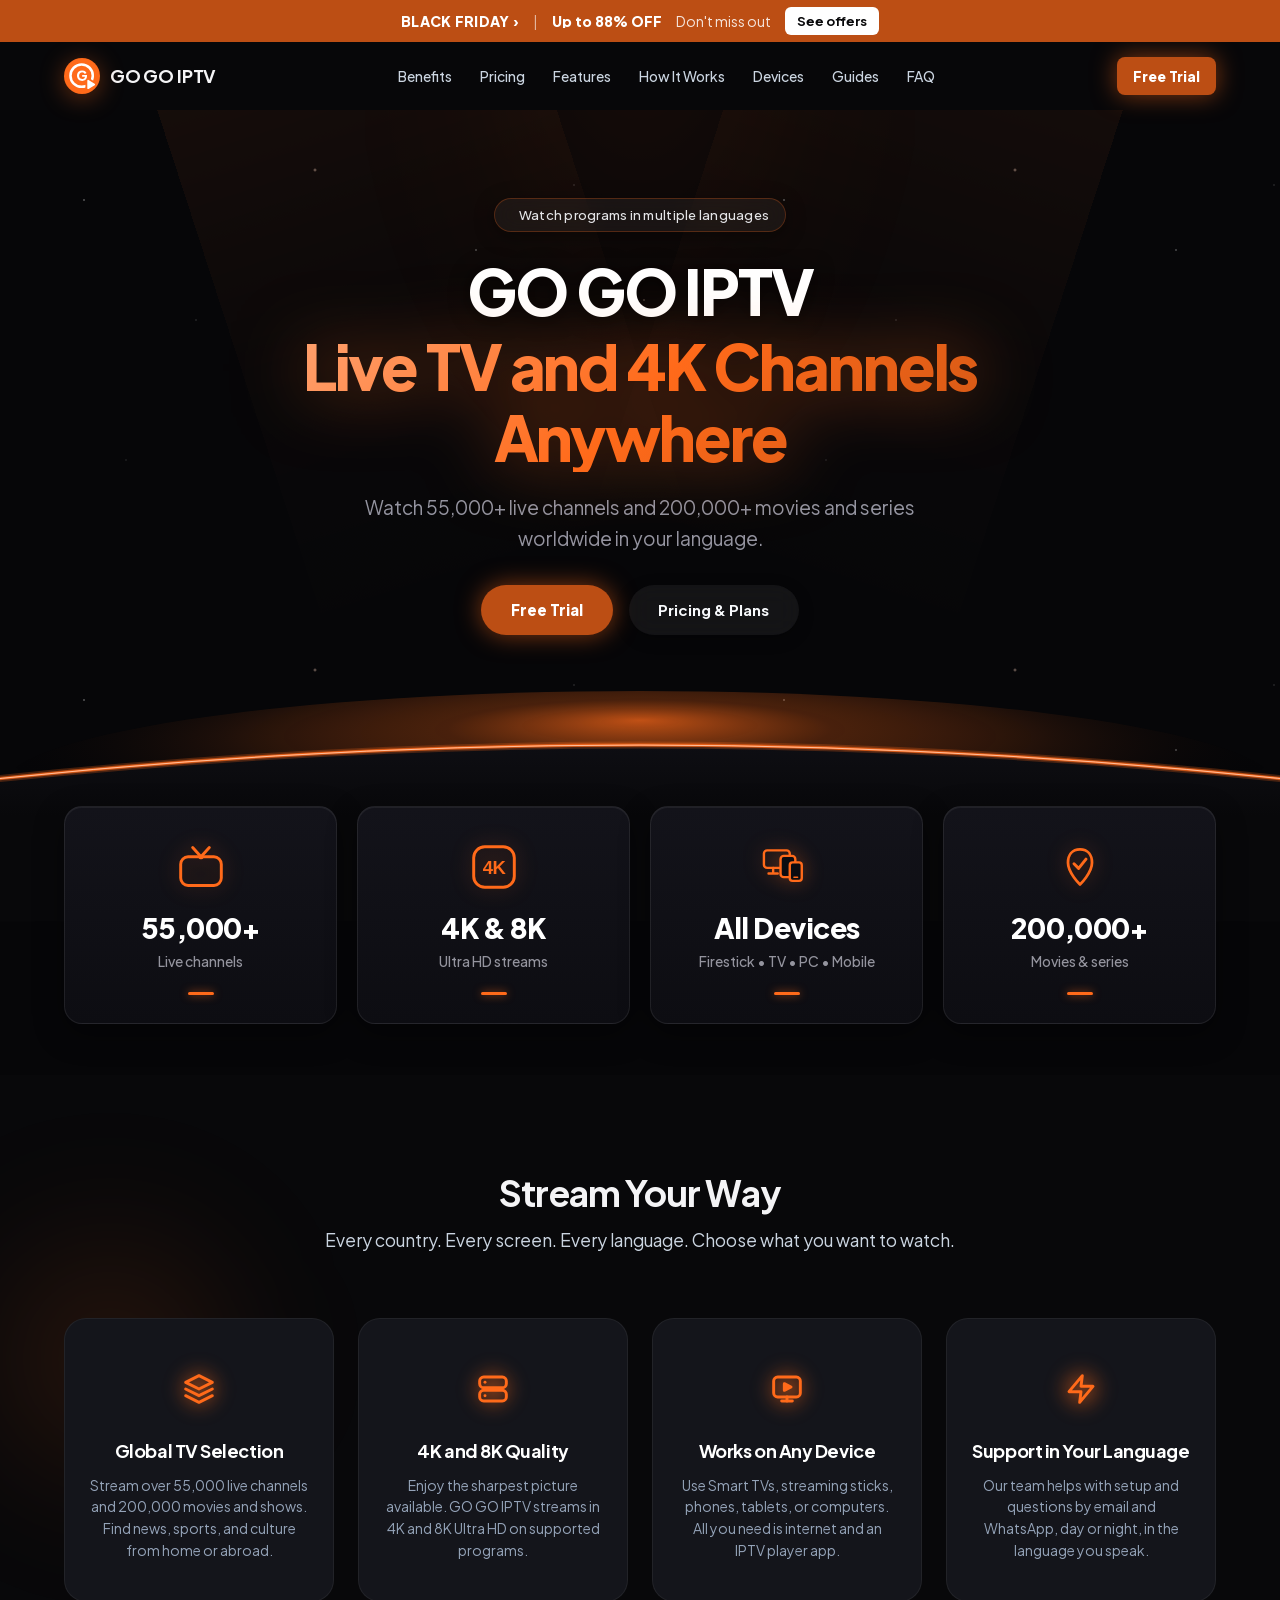
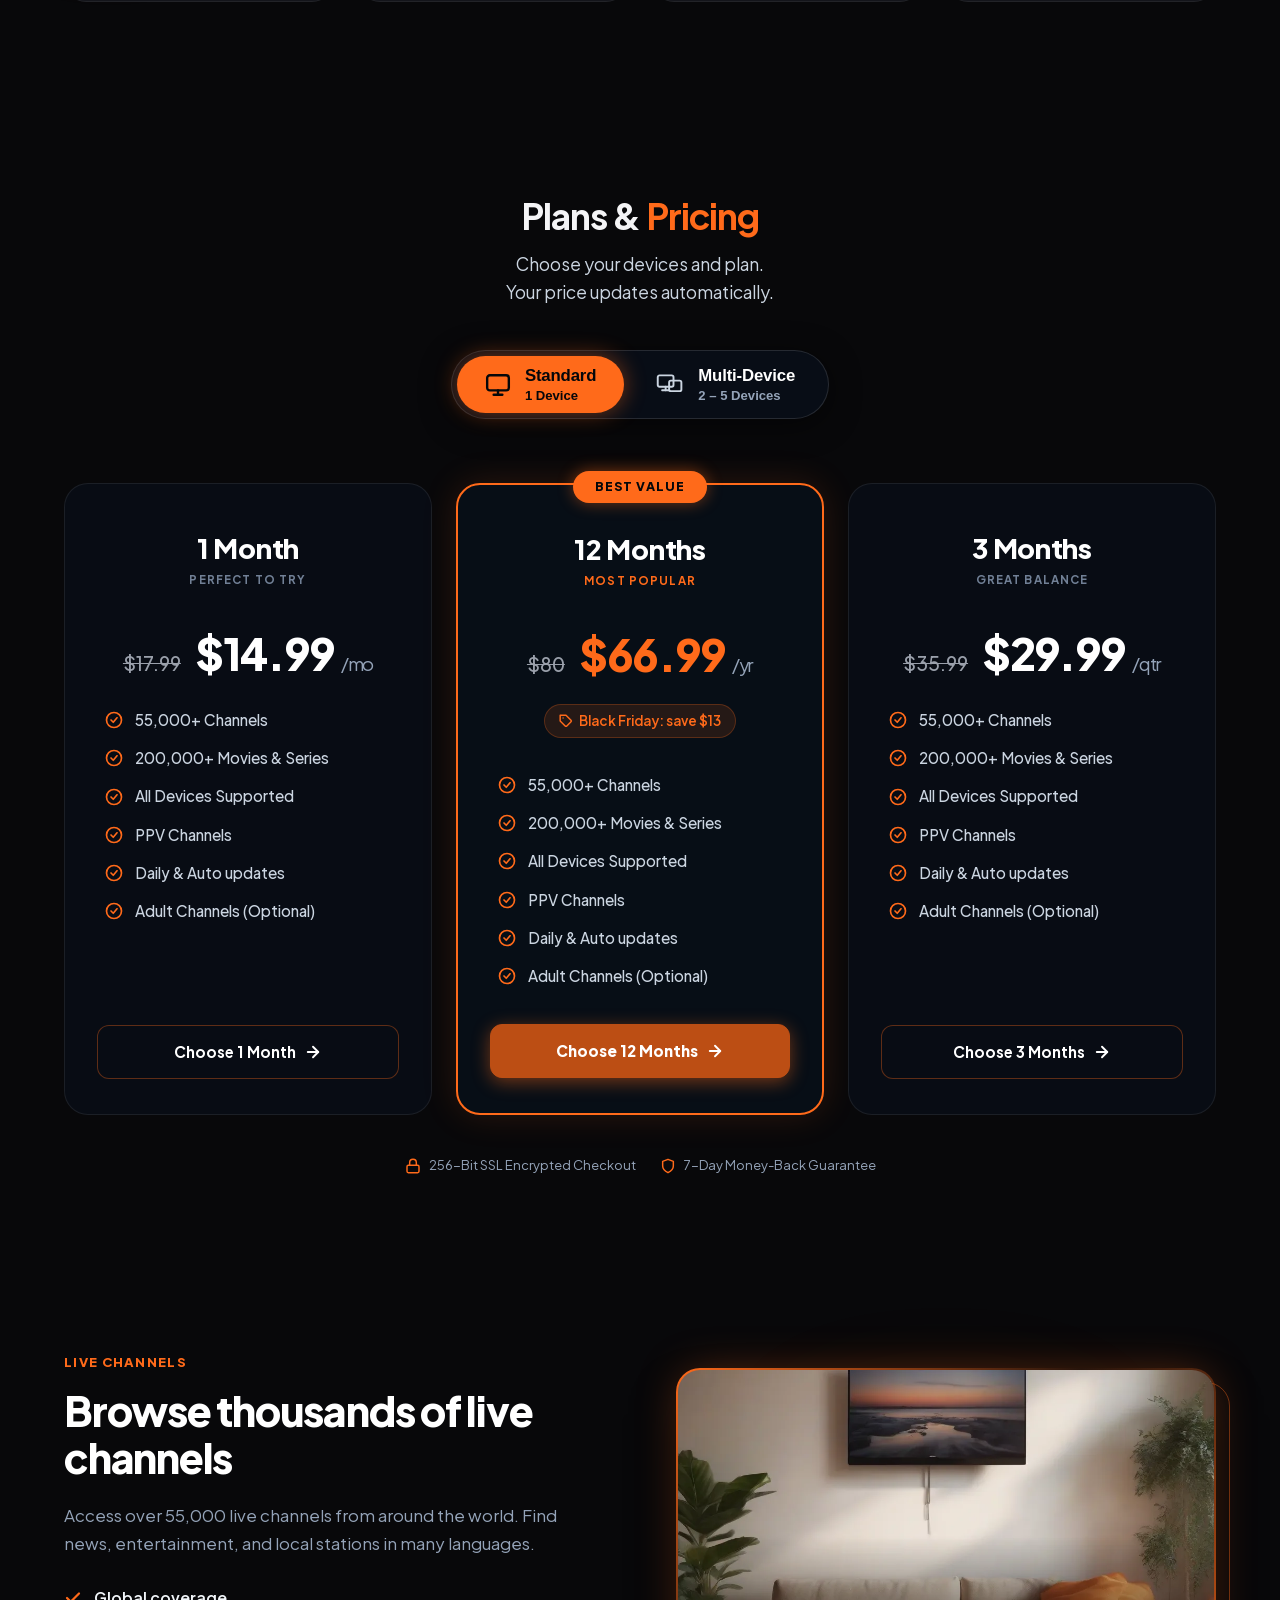
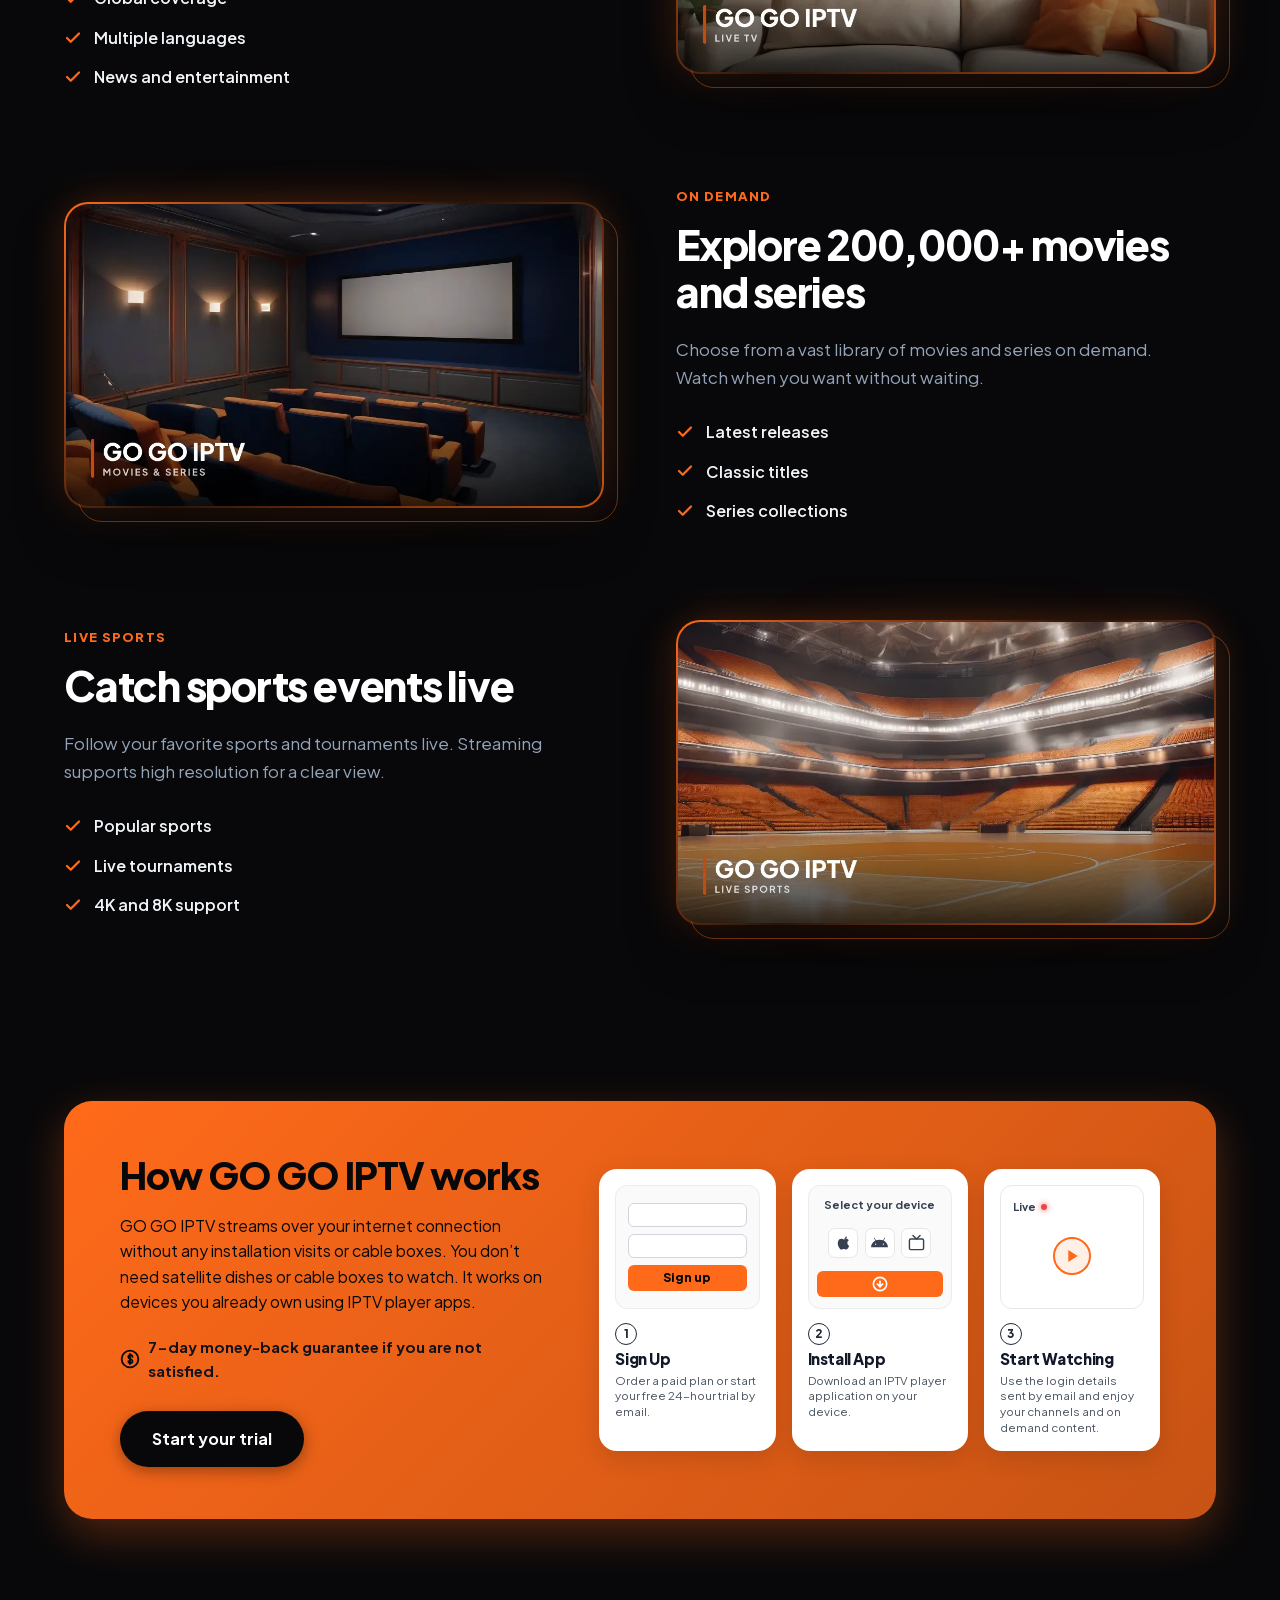
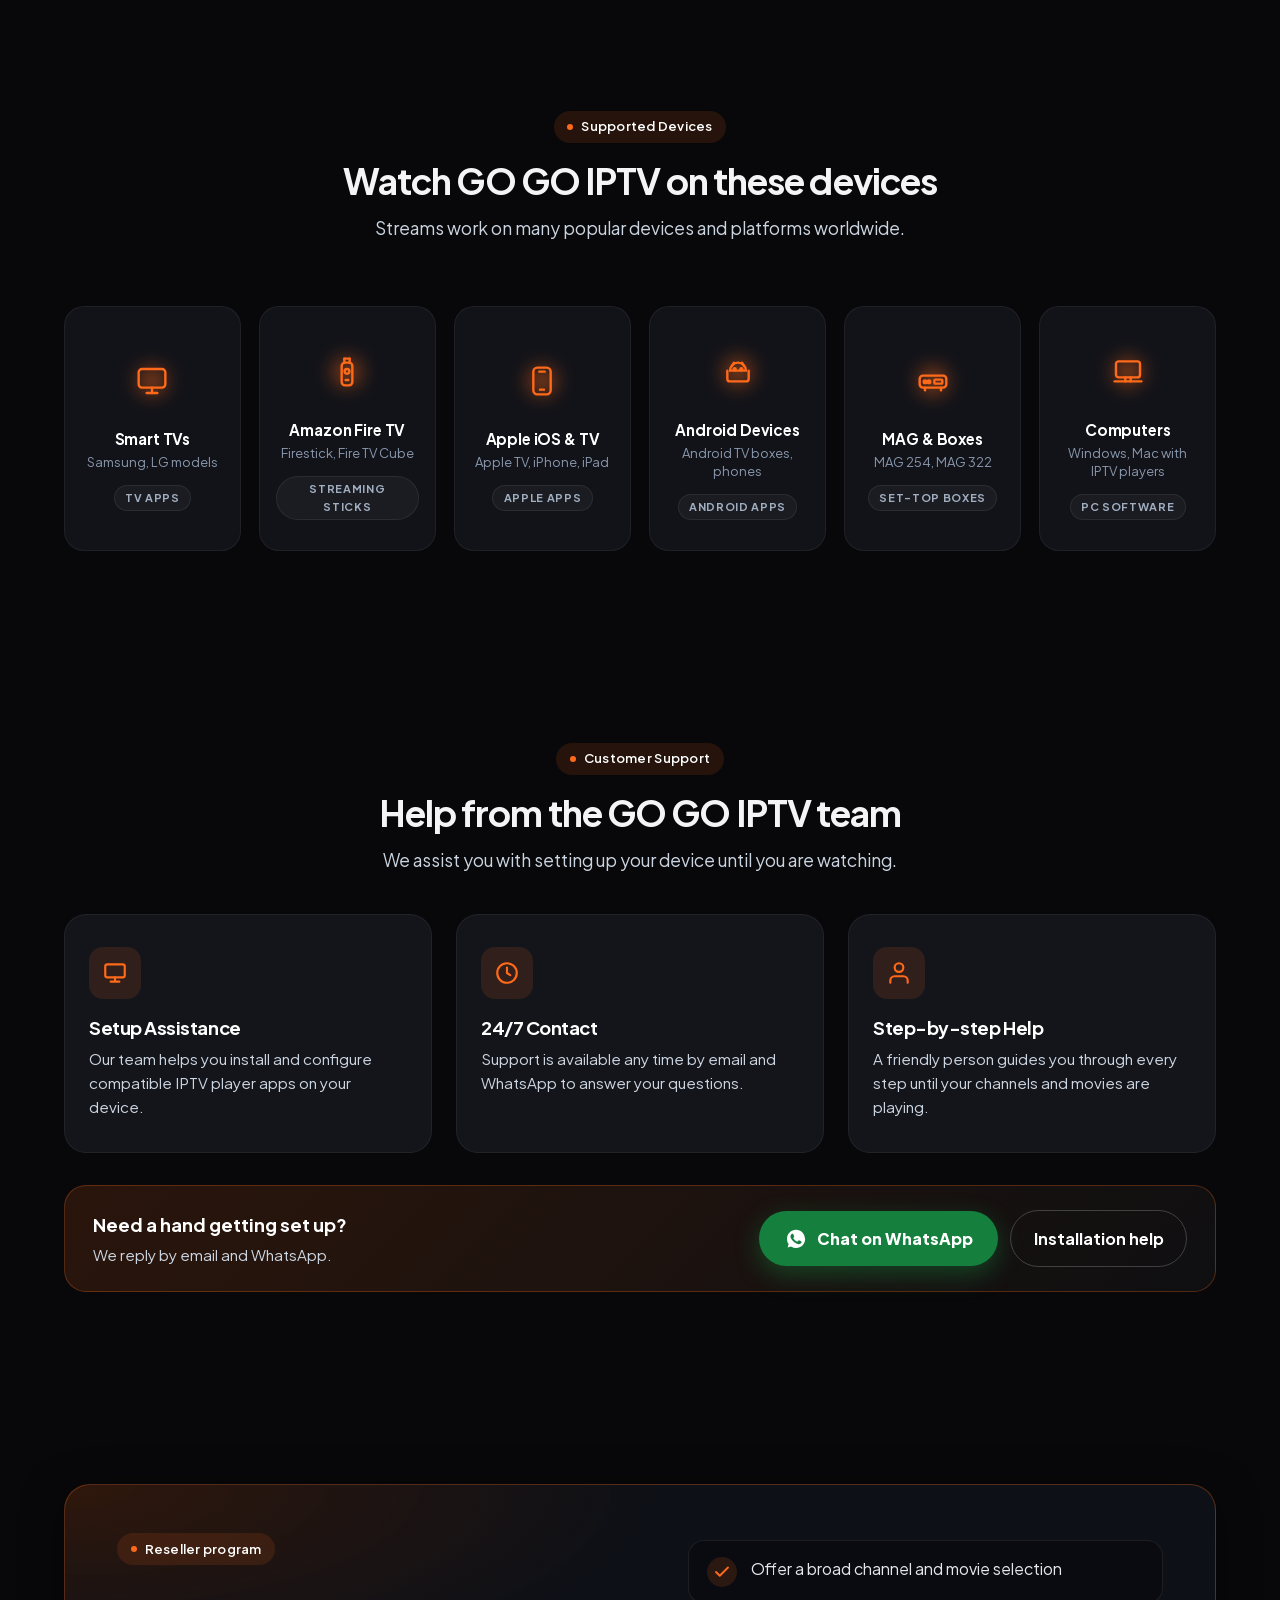
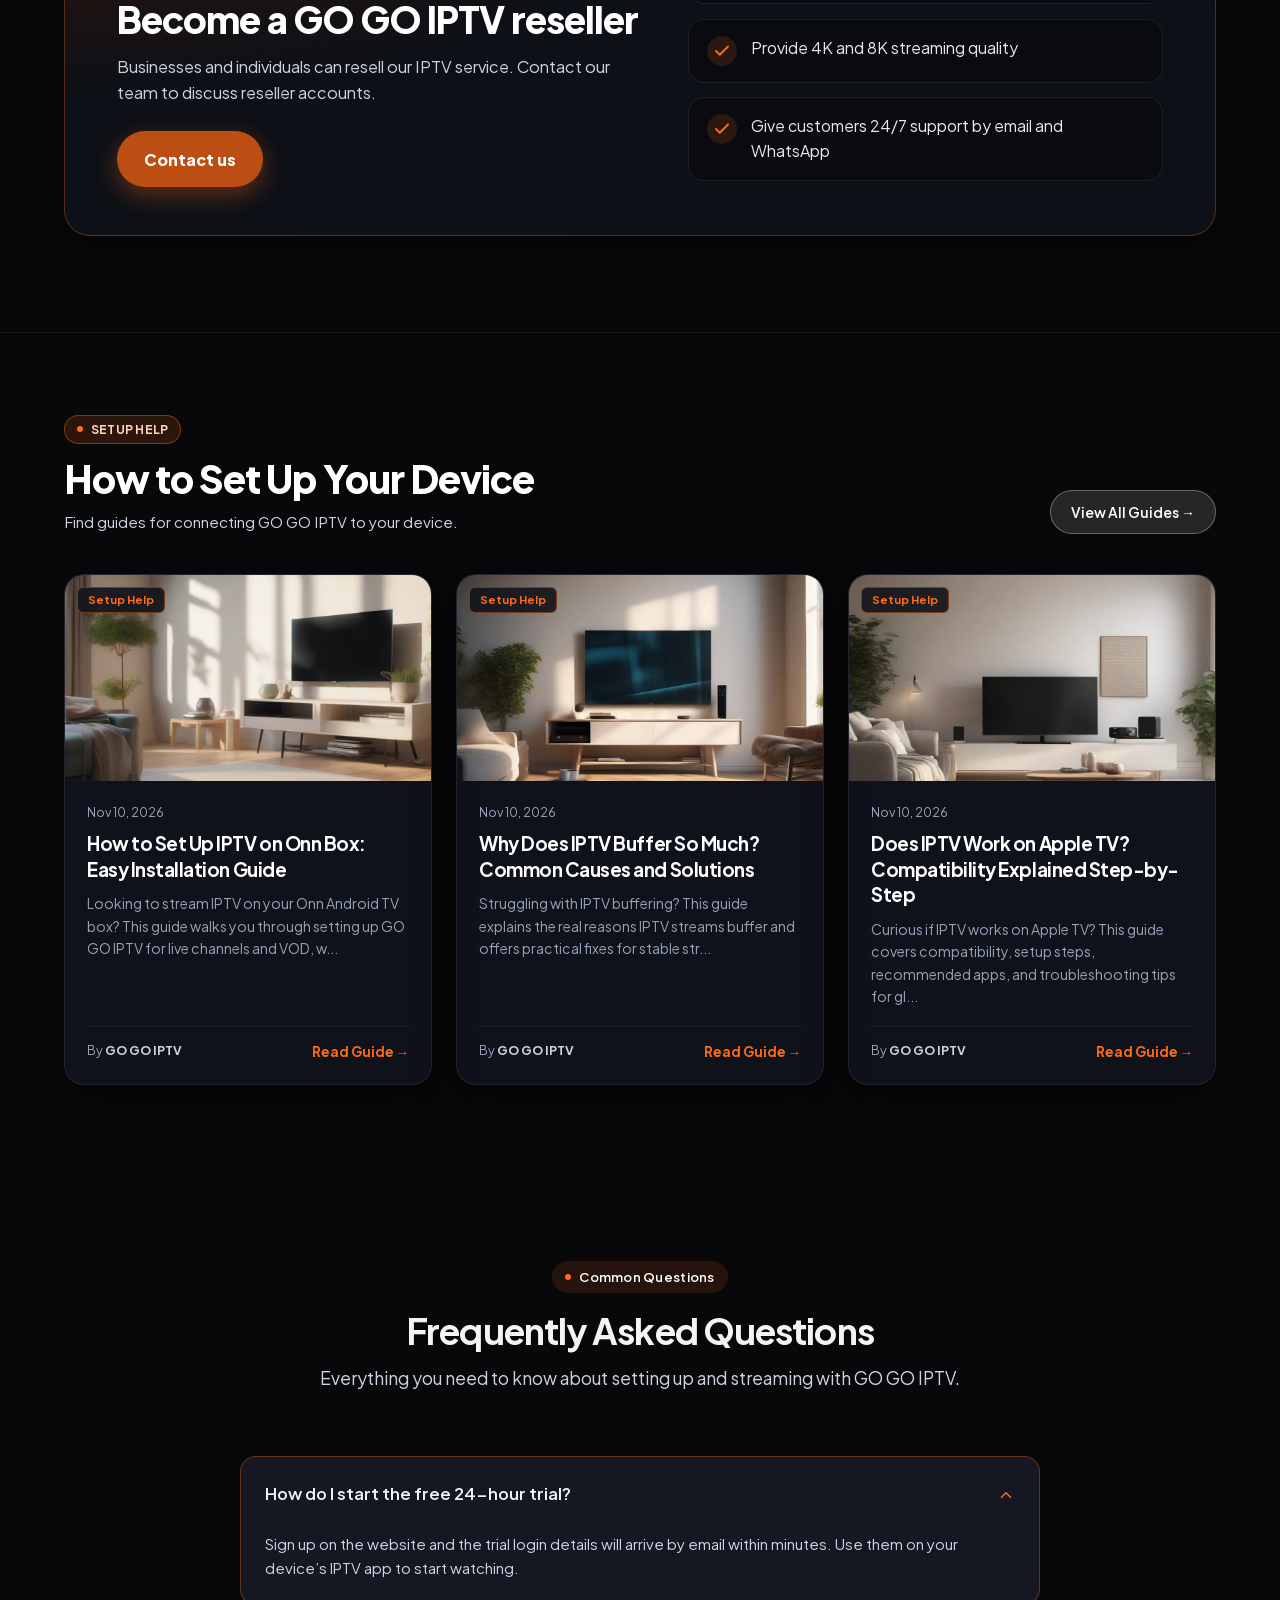
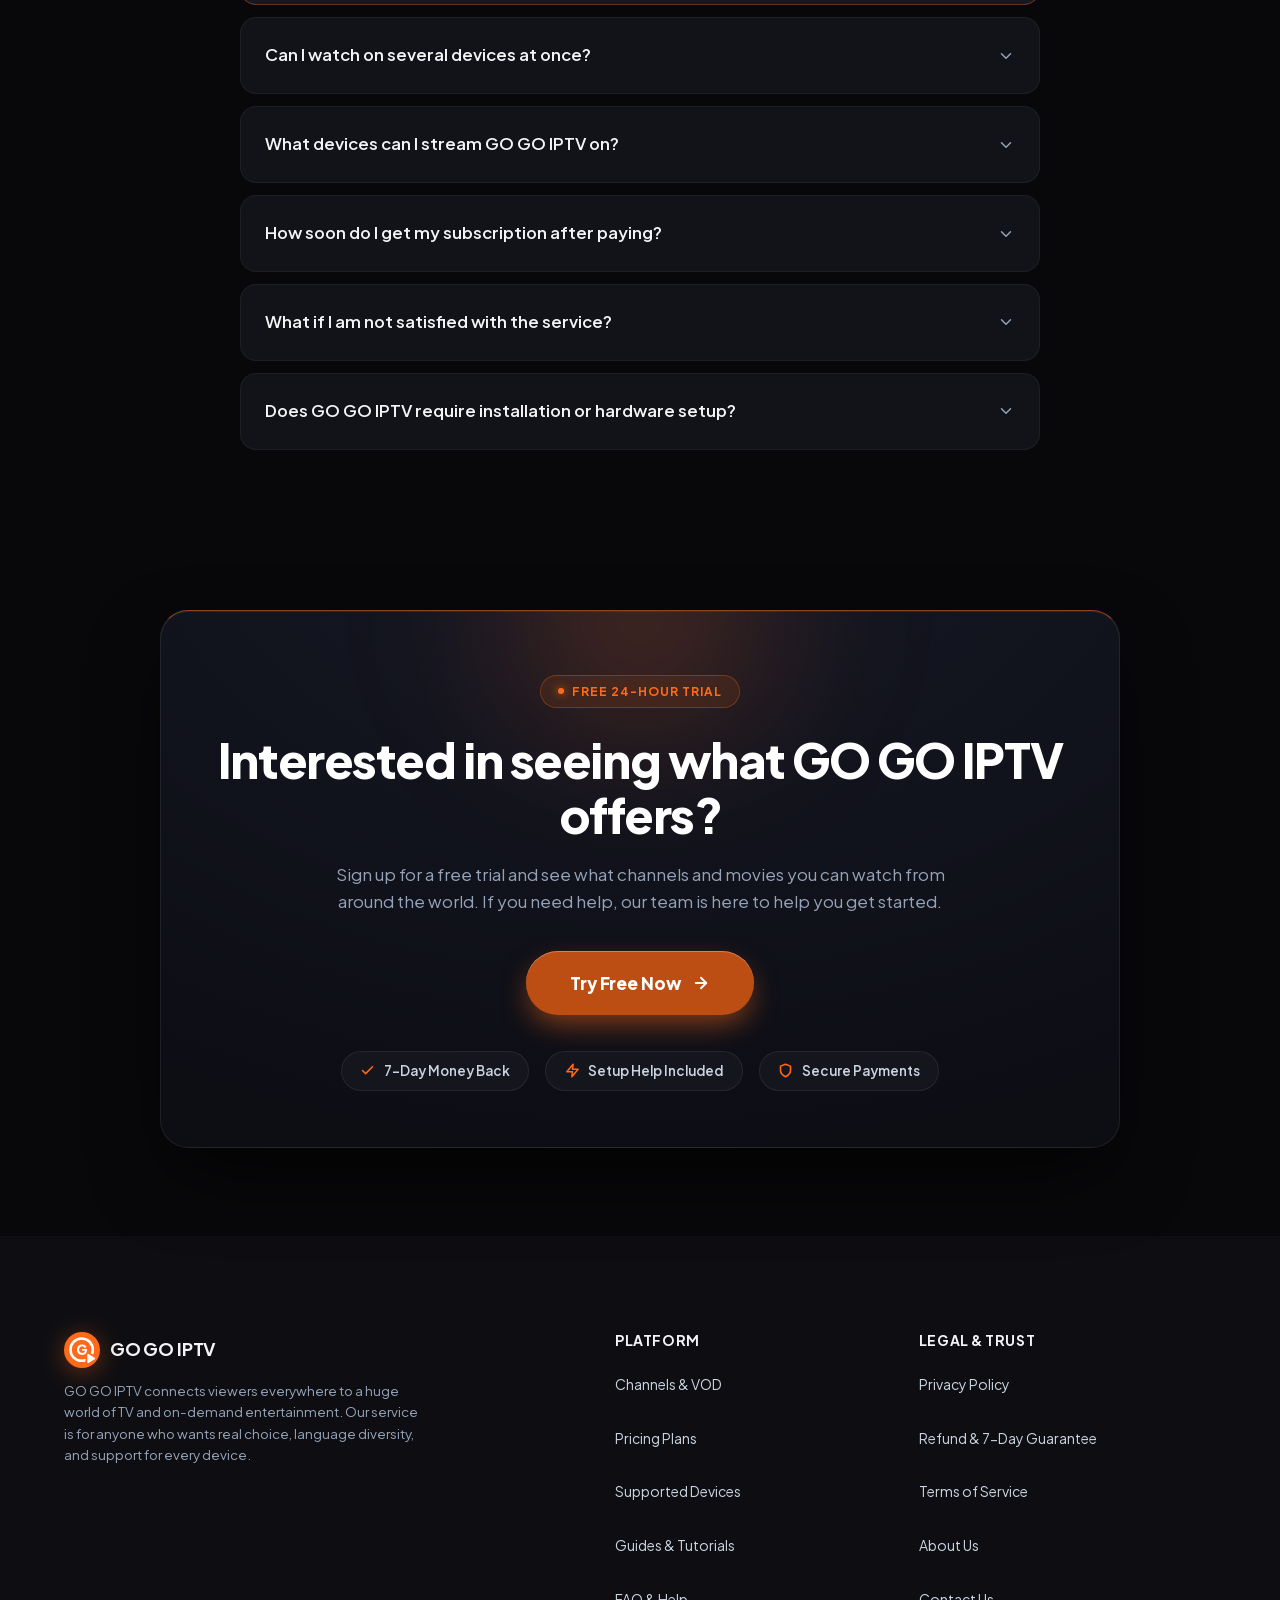
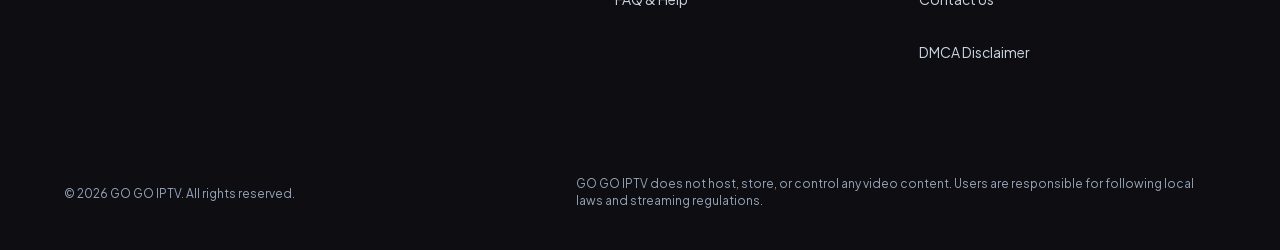
==== commit 31e29f7e: "Deploy IPTV site via TVKIX Site Manager [2026-11-10T16:06:53.107Z]" ====
--- a/index.html
+++ b/index.html
@@ -1291,19 +1291,19 @@
       <a href="#" class="brand-logo">
         <span class="logo-icon" aria-hidden="true"><svg xmlns="http://www.w3.org/2000/svg" viewBox="0 0 100 100" width="100%" height="100%">
   <defs>
-    <linearGradient id="iconGrad_cb6iqo" x1="0%" y1="0%" x2="100%" y2="100%">
+    <linearGradient id="iconGrad_gcdj9i" x1="0%" y1="0%" x2="100%" y2="100%">
       <stop offset="0%" stop-color="#ff6a1a"/>
       <stop offset="100%" stop-color="#ff6a1a"/>
     </linearGradient>
   </defs>
-  <rect width="100" height="100" rx="50" fill="url(#iconGrad_cb6iqo)"/>
+  <rect width="100" height="100" rx="50" fill="url(#iconGrad_gcdj9i)"/>
   <defs>
-    <mask id="iconCut_cb6iqo">
+    <mask id="iconCut_gcdj9i">
       <rect width="100" height="100" fill="#ffffff"/>
       <path d="M 67 63 L 84 73.5 L 67 84 Z" fill="#000000" stroke="#000000" stroke-width="15" stroke-linejoin="round"/>
     </mask>
   </defs>
-  <circle cx="49" cy="49" r="31" fill="none" stroke="#ffffff" stroke-width="7" mask="url(#iconCut_cb6iqo)"/>
+  <circle cx="49" cy="49" r="31" fill="none" stroke="#ffffff" stroke-width="7" mask="url(#iconCut_gcdj9i)"/>
   <path d="M 67 63 L 84 73.5 L 67 84 Z" fill="#ffffff" stroke="#ffffff" stroke-width="4.5" stroke-linejoin="round"/>
   <g class="icon-letter" data-letter="G" fill="#ffffff" transform="translate(34.458 63.155) scale(0.03800 -0.03800)"><path transform="translate(0 0)" d="M424 -12Q344 -12 275 17Q206 46 154 98Q102 150 73 220Q44 290 44 373Q44 456 72 526.5Q100 597 151 648.5Q202 700 270.5 728.5Q339 757 420 757Q501 757 565.5 730Q630 703 675 658Q720 613 739 558L602 492Q583 546 535.5 581.5Q488 617 420 617Q354 617 304 586Q254 555 226.5 500.5Q199 446 199 373Q199 300 228 245Q257 190 307.5 159Q358 128 424 128Q475 128 519.5 147.5Q564 167 591.5 204Q619 241 619 293V355L690 295H420V425H774V346Q774 255 744 187.5Q714 120 663.5 75.5Q613 31 550.5 9.5Q488 -12 424 -12Z"/></g>
 </svg></span>
@@ -2278,6 +2278,25 @@
 
                     <div style="display: grid; grid-template-columns: repeat(auto-fit, minmax(300px, 1fr)); gap: 24px;">
                       
+                    <article style="background: rgba(18, 22, 32, 0.75); border: 1px solid rgba(255, 255, 255, 0.08); border-radius: 20px; overflow: hidden; display: flex; flex-direction: column; transition: transform 0.2s ease, border-color 0.2s ease; box-shadow: 0 12px 35px rgba(0,0,0,0.5);">
+                      <a href="iptv-onn-box-setup-guide.html" style="position: relative; display: block; overflow: hidden; aspect-ratio: 16/9; background: #0a0c10;">
+                        <img src="/images/posts/iptv-onn-box-setup-guide-1794326797177.webp" alt="How to Set Up IPTV on Onn Box: Easy Installation Guide" width="1024" height="576" style="width: 100%; height: 100%; object-fit: cover;" loading="lazy">
+                        <span style="position: absolute; top: 12px; left: 12px; background: rgba(15, 18, 25, 0.88); backdrop-filter: blur(8px); border: 1px solid #ff6a1a66; color: var(--accent-ink, #ff6a1a); padding: 3px 10px; border-radius: 6px; font-size: 0.7rem; font-weight: 700;">Setup Help</span>
+                      </a>
+                      <div style="padding: 22px; display: flex; flex-direction: column; flex-grow: 1;">
+                        <div style="font-size: 0.78rem; color: #94a3b8; margin-bottom: 8px;">Nov 10, 2026</div>
+                        <h3 style="font-size: 1.18rem; font-weight: 700; line-height: 1.35; margin-bottom: 10px;">
+                          <a href="iptv-onn-box-setup-guide.html" style="color: #fff; text-decoration: none;">How to Set Up IPTV on Onn Box: Easy Installation Guide</a>
+                        </h3>
+                        <p style="color: #94a3b8; font-size: 0.88rem; line-height: 1.6; margin-bottom: 18px; flex-grow: 1;">
+                          Looking to stream IPTV on your Onn Android TV box? This guide walks you through setting up GO GO IPTV for live channels and VOD, w...
+                        </p>
+                        <div style="border-top: 1px solid rgba(255,255,255,0.06); padding-top: 14px; margin-top: auto; display: flex; justify-content: space-between; align-items: center;">
+                          <span style="font-size: 0.78rem; color: #94a3b8;">By <strong style="color: #cbd5e1;">GO GO IPTV</strong></span>
+                          <a href="iptv-onn-box-setup-guide.html" style="color: var(--accent-ink, #ff6a1a); font-weight: 700; font-size: 0.84rem; text-decoration: none;">Read Guide &rarr;</a>
+                        </div>
+                      </div>
+                    </article>
                     <article style="background: rgba(18, 22, 32, 0.75); border: 1px solid rgba(255, 255, 255, 0.08); border-radius: 20px; overflow: hidden; display: flex; flex-direction: column; transition: transform 0.2s ease, border-color 0.2s ease; box-shadow: 0 12px 35px rgba(0,0,0,0.5);">
                       <a href="why-does-iptv-buffer-so-much-common-causes-and-solutions.html" style="position: relative; display: block; overflow: hidden; aspect-ratio: 16/9; background: #0a0c10;">
                         <img src="/images/posts/why-does-iptv-buffer-so-much-common-causes-and-solutions-1794325898045.webp" alt="Why Does IPTV Buffer So Much? Common Causes and Solutions" width="1024" height="576" style="width: 100%; height: 100%; object-fit: cover;" loading="lazy">
@@ -2441,19 +2460,19 @@
           <a href="#" class="brand-logo">
             <span class="logo-icon" aria-hidden="true"><svg xmlns="http://www.w3.org/2000/svg" viewBox="0 0 100 100" width="100%" height="100%">
   <defs>
-    <linearGradient id="iconGrad_cb6iqo" x1="0%" y1="0%" x2="100%" y2="100%">
+    <linearGradient id="iconGrad_gcdj9i" x1="0%" y1="0%" x2="100%" y2="100%">
       <stop offset="0%" stop-color="#ff6a1a"/>
       <stop offset="100%" stop-color="#ff6a1a"/>
     </linearGradient>
   </defs>
-  <rect width="100" height="100" rx="50" fill="url(#iconGrad_cb6iqo)"/>
+  <rect width="100" height="100" rx="50" fill="url(#iconGrad_gcdj9i)"/>
   <defs>
-    <mask id="iconCut_cb6iqo">
+    <mask id="iconCut_gcdj9i">
       <rect width="100" height="100" fill="#ffffff"/>
       <path d="M 67 63 L 84 73.5 L 67 84 Z" fill="#000000" stroke="#000000" stroke-width="15" stroke-linejoin="round"/>
     </mask>
   </defs>
-  <circle cx="49" cy="49" r="31" fill="none" stroke="#ffffff" stroke-width="7" mask="url(#iconCut_cb6iqo)"/>
+  <circle cx="49" cy="49" r="31" fill="none" stroke="#ffffff" stroke-width="7" mask="url(#iconCut_gcdj9i)"/>
   <path d="M 67 63 L 84 73.5 L 67 84 Z" fill="#ffffff" stroke="#ffffff" stroke-width="4.5" stroke-linejoin="round"/>
   <g class="icon-letter" data-letter="G" fill="#ffffff" transform="translate(34.458 63.155) scale(0.03800 -0.03800)"><path transform="translate(0 0)" d="M424 -12Q344 -12 275 17Q206 46 154 98Q102 150 73 220Q44 290 44 373Q44 456 72 526.5Q100 597 151 648.5Q202 700 270.5 728.5Q339 757 420 757Q501 757 565.5 730Q630 703 675 658Q720 613 739 558L602 492Q583 546 535.5 581.5Q488 617 420 617Q354 617 304 586Q254 555 226.5 500.5Q199 446 199 373Q199 300 228 245Q257 190 307.5 159Q358 128 424 128Q475 128 519.5 147.5Q564 167 591.5 204Q619 241 619 293V355L690 295H420V425H774V346Q774 255 744 187.5Q714 120 663.5 75.5Q613 31 550.5 9.5Q488 -12 424 -12Z"/></g>
 </svg></span>
